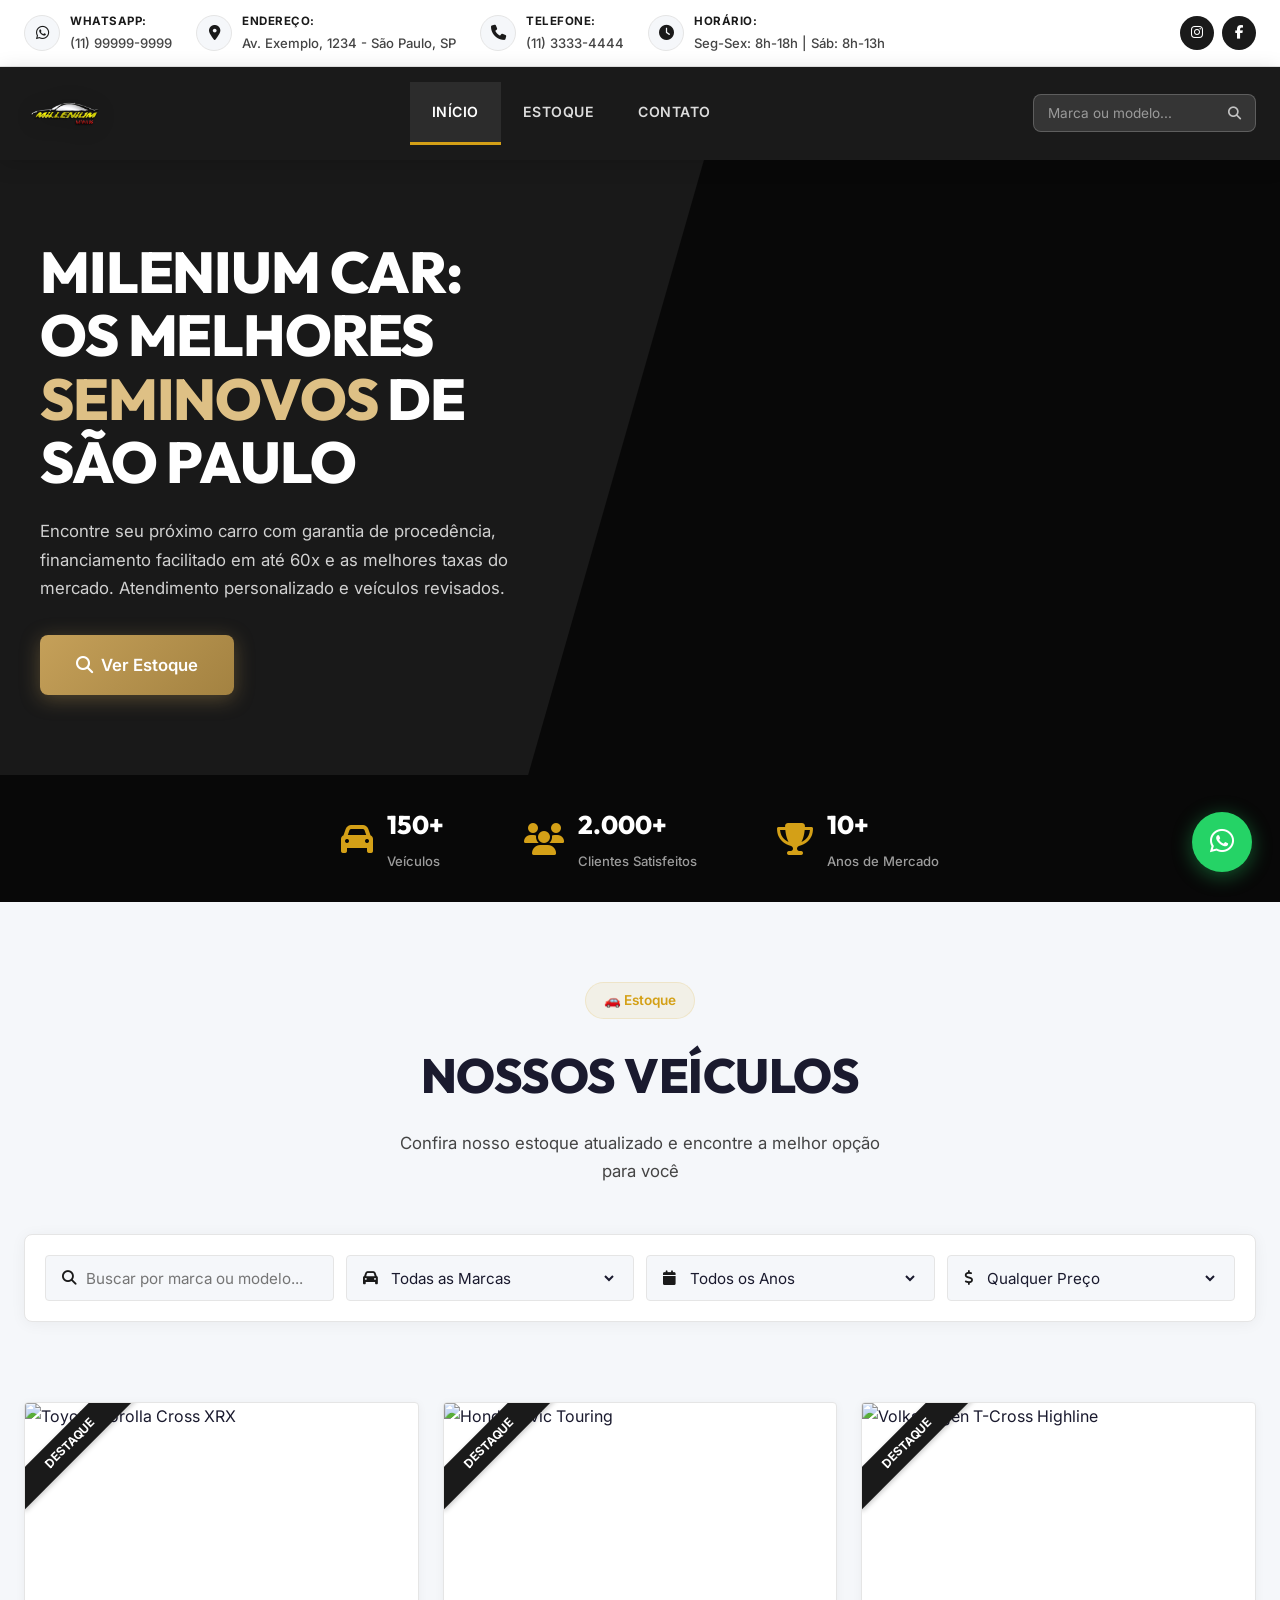
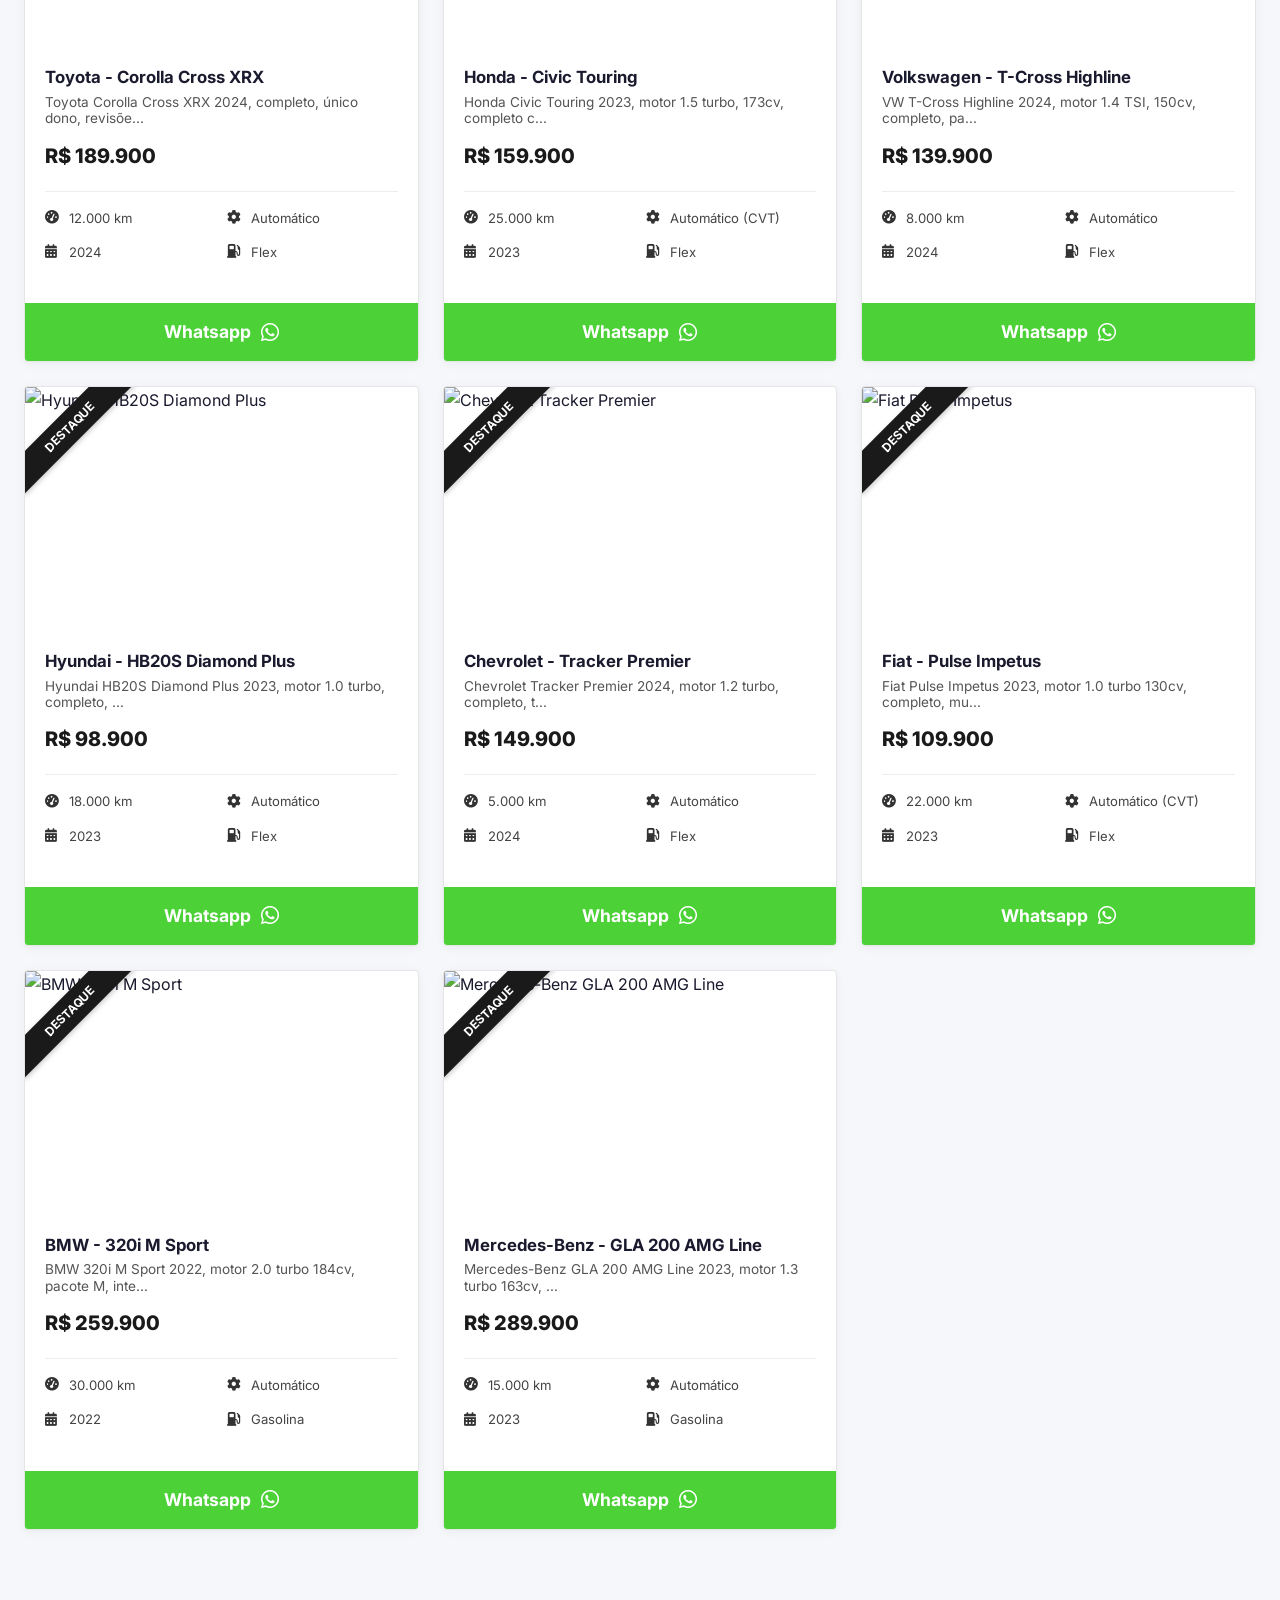
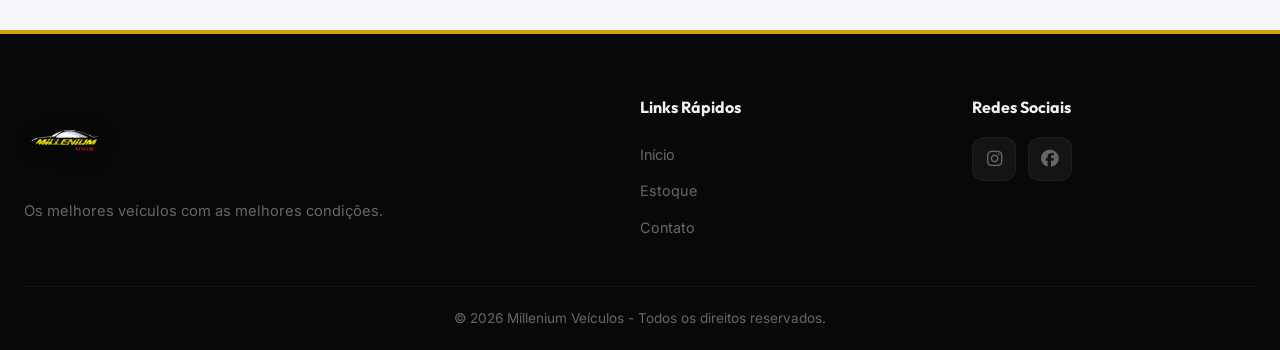
==== index.html @ c60b20ac "Initial commit: Milenium Car website with logo size fix for mobile" ====
<!DOCTYPE html>
<html lang="pt-BR">

<head>
    <meta charset="UTF-8">
    <meta name="viewport" content="width=device-width, initial-scale=1.0, viewport-fit=cover">
    <meta name="robots" content="index, follow">
    <title>Milenium Car | Veículos Seminovos e Novos em São Paulo</title>
    <meta name="description"
        content="Encontre os melhores veículos seminovos e novos na Milenium Car. Financiamento facilitado, garantia de procedência e as melhores taxas do mercado em São Paulo.">
    <meta name="keywords"
        content="Milenium Car, carros seminovos, veículos novos, comprar carro São Paulo, financiamento de veículos, seminovos de qualidade">

    <!-- Canonical URL -->
    <link rel="canonical" href="https://mileniumcar.com.br/">

    <!-- Open Graph / Facebook -->
    <meta property="og:type" content="website">
    <meta property="og:url" content="https://mileniumcar.com.br/">
    <meta property="og:title" content="Milenium Car | Veículos Seminovos e Novos em São Paulo">
    <meta property="og:description"
        content="Os melhores veículos seminovos e novos com as melhores condições. Encontre o carro dos seus sonhos na Milenium Car!">
    <meta property="og:image" content="https://mileniumcar.com.br/imagens/og-image.jpg">

    <!-- Twitter -->
    <meta property="twitter:card" content="summary_large_image">
    <meta property="twitter:url" content="https://mileniumcar.com.br/">
    <meta property="twitter:title" content="Milenium Car | Veículos Seminovos e Novos em São Paulo">
    <meta property="twitter:description"
        content="Os melhores veículos seminovos e novos com as melhores condições. Encontre o carro dos seus sonhos na Milenium Car!">
    <meta property="twitter:image" content="https://mileniumcar.com.br/imagens/og-image.jpg">

    <!-- Favicon -->
    <link rel="shortcut icon" href="favicon.ico" type="image/x-icon">
    <link rel="apple-touch-icon" href="icon-192.png">

    <!-- JSON-LD Structured Data: LocalBusiness / AutoDealer -->
    <script type="application/ld+json">
    {
      "@context": "https://schema.org",
      "@type": "AutoDealer",
      "name": "Milenium Car",
      "image": "https://mileniumcar.com.br/imagens/logo.png",
      "@id": "https://mileniumcar.com.br/#dealer",
      "url": "https://mileniumcar.com.br/",
      "telephone": "(11) 3333-4444",
      "address": {
        "@type": "PostalAddress",
        "streetAddress": "Av. Exemplo, 1234",
        "addressLocality": "São Paulo",
        "addressRegion": "SP",
        "postalCode": "00000-000",
        "addressCountry": "BR"
      },
      "geo": {
        "@type": "GeoCoordinates",
        "latitude": -23.5505,
        "longitude": -46.6333
      },
      "openingHoursSpecification": [
        {
          "@type": "OpeningHoursSpecification",
          "dayOfWeek": ["Monday", "Tuesday", "Wednesday", "Thursday", "Friday"],
          "opens": "08:00",
          "closes": "18:00"
        },
        {
          "@type": "OpeningHoursSpecification",
          "dayOfWeek": "Saturday",
          "opens": "08:00",
          "closes": "13:00"
        }
      ],
      "sameAs": [
        "https://facebook.com/mileniumcar",
        "https://instagram.com/mileniumcar"
      ]
    }
    </script>

    <link rel="preconnect" href="https://fonts.googleapis.com">
    <link rel="preconnect" href="https://fonts.gstatic.com" crossorigin>
    <link
        href="https://fonts.googleapis.com/css2?family=Inter:wght@300;400;500;600;700;800;900&family=Outfit:wght@400;500;600;700;800&display=swap"
        rel="stylesheet">
    <link rel="stylesheet" href="https://cdnjs.cloudflare.com/ajax/libs/font-awesome/6.5.1/css/all.min.css">
    <link rel="stylesheet" href="styles.css">

</head>

<body>
    <!-- Header -->
    <header>
        <!-- Top Contact Bar -->
        <div class="top-bar">
            <div class="container top-bar-inner">
                <div class="top-bar-contacts">
                    <a href="https://wa.me/5511999999999" id="topWhatsappLink" class="top-bar-item" target="_blank">
                        <i class="fab fa-whatsapp"></i>
                        <div>
                            <strong>WHATSAPP:</strong>
                            <span id="topWhatsappDisplay">(11) 99999-9999</span>
                        </div>
                    </a>
                    <a href="#contato" class="top-bar-item">
                        <i class="fas fa-map-marker-alt"></i>
                        <div>
                            <strong>ENDEREÇO:</strong>
                            <span id="topEndereco">Av. Exemplo, 1234 - São Paulo, SP</span>
                        </div>
                    </a>
                    <a href="tel:1133334444" id="topTelefoneLink" class="top-bar-item">
                        <i class="fas fa-phone"></i>
                        <div>
                            <strong>TELEFONE:</strong>
                            <span id="topTelefone">(11) 3333-4444</span>
                        </div>
                    </a>
                    <a href="#" class="top-bar-item">
                        <i class="fas fa-clock"></i>
                        <div>
                            <strong>HORÁRIO:</strong>
                            <span id="topHorario">Seg-Sex: 8h-18h | Sáb: 8h-13h</span>
                        </div>
                    </a>
                </div>
                <div class="top-bar-social">
                    <a href="#" id="socialInstagram" target="_blank" title="Instagram"><i
                            class="fab fa-instagram"></i></a>
                    <a href="#" id="socialFacebook" target="_blank" title="Facebook"><i
                            class="fab fa-facebook-f"></i></a>
                </div>
            </div>
        </div>

        <!-- Navbar -->
        <nav class="navbar" id="navbar">
            <div class="container nav-container">
                <a href="index.html" class="logo">
                    <img src="imagens/logos%20millenium/1.png" alt="Millenium Veículos" class="logo-img" id="logoImg">
                </a>
                <ul class="nav-links" id="navLinks">
                    <li><a href="#inicio" class="active">INÍCIO</a></li>
                    <li><a href="#veiculos">ESTOQUE</a></li>
                    <li><a href="#contato">CONTATO</a></li>
                </ul>
                <div class="nav-search">
                    <input type="text" id="navSearchInput" placeholder="Marca ou modelo...">
                    <button type="button" id="navSearchBtn"><i class="fas fa-search"></i></button>
                </div>
                <button class="mobile-toggle" id="mobileToggle" aria-label="Menu">
                    <span></span><span></span><span></span>
                </button>
            </div>
        </nav>
    </header>

    <!-- Hero Section / Banner Slider -->
    <section class="hero" id="inicio">
        <div class="hero-bg"></div>
        <video class="hero-video" id="heroVideo" autoplay muted loop playsinline style="display: none;"></video>
        <div class="hero-video-yt" id="heroVideoYt" style="display: none;"></div>
        <div class="hero-diagonal"></div>
        <div class="container hero-content">
            <div class="hero-text">
                <h1 id="heroTitle">Encontre o carro dos seus <span class="gradient-text">sonhos</span></h1>
                <p id="heroSubtitle">Veículos seminovos e novos com as melhores condições do mercado. Financiamento
                    facilitado e atendimento personalizado.</p>
                <div class="hero-actions">
                    <a href="#veiculos" class="btn btn-primary btn-lg">
                        <i class="fas fa-search"></i> Ver Estoque
                    </a>
                </div>
            </div>
        </div>
        </div>
    </section>

    <!-- Stats Bar -->
    <section class="stats-bar">
        <div class="container stats-bar-inner">
            <div class="stat-item">
                <i class="fas fa-car"></i>
                <div>
                    <span class="stat-number" id="statVeiculos">150+</span>
                    <span class="stat-label">Veículos</span>
                </div>
            </div>
            <div class="stat-item">
                <i class="fas fa-users"></i>
                <div>
                    <span class="stat-number" id="statClientes">2.000+</span>
                    <span class="stat-label">Clientes Satisfeitos</span>
                </div>
            </div>
            <div class="stat-item">
                <i class="fas fa-trophy"></i>
                <div>
                    <span class="stat-number" id="statAnos">10+</span>
                    <span class="stat-label">Anos de Mercado</span>
                </div>
            </div>
        </div>
    </section>

    <!-- Filters Bar -->
    <section class="filters-section" id="veiculos">
        <div class="container">
            <div class="section-header">
                <span class="section-badge">🚗 Estoque</span>
                <h2>Nossos Veículos</h2>
                <p>Confira nosso estoque atualizado e encontre a melhor opção para você</p>
            </div>
            <div class="filters-bar">
                <div class="filter-group">
                    <label><i class="fas fa-search"></i></label>
                    <input type="text" id="searchInput" placeholder="Buscar por marca ou modelo...">
                </div>
                <div class="filter-group">
                    <label><i class="fas fa-car"></i></label>
                    <select id="filterMarca">
                        <option value="">Todas as Marcas</option>
                    </select>
                </div>
                <div class="filter-group">
                    <label><i class="fas fa-calendar"></i></label>
                    <select id="filterAno">
                        <option value="">Todos os Anos</option>
                    </select>
                </div>
                <div class="filter-group">
                    <label><i class="fas fa-dollar-sign"></i></label>
                    <select id="filterPreco">
                        <option value="">Qualquer Preço</option>
                        <option value="0-50000">Até R$ 50.000</option>
                        <option value="50000-100000">R$ 50.000 - R$ 100.000</option>
                        <option value="100000-150000">R$ 100.000 - R$ 150.000</option>
                        <option value="150000-999999">Acima de R$ 150.000</option>
                    </select>
                </div>
            </div>
        </div>
    </section>

    <!-- Vehicles Grid -->
    <section class="vehicles-section">
        <div class="container">
            <div class="vehicles-grid" id="vehiclesGrid">
                <!-- Vehicles will be loaded dynamically -->
            </div>
            <div class="no-results" id="noResults" style="display:none;">
                <i class="fas fa-car-crash"></i>
                <h3>Nenhum veículo encontrado</h3>
                <p>Tente ajustar os filtros de busca.</p>
            </div>
        </div>
    </section>




    <!-- Footer -->
    <footer class="footer">
        <div class="container">
            <div class="footer-content">
                <div class="footer-brand">
                    <a href="index.html" class="logo">
                        <img src="imagens/logos%20millenium/1.png" alt="Millenium Veículos" class="logo-img">
                    </a>
                    <p id="footerText">Os melhores veículos com as melhores condições.</p>
                </div>
                <div class="footer-links">
                    <h4>Links Rápidos</h4>
                    <a href="#inicio">Início</a>
                    <a href="#veiculos">Estoque</a>
                    <a href="#contato">Contato</a>
                </div>
                <div class="footer-social">
                    <h4>Redes Sociais</h4>
                    <div class="social-icons">
                        <a href="#" id="footerInstagram" target="_blank"><i class="fab fa-instagram"></i></a>
                        <a href="#" id="footerFacebook" target="_blank"><i class="fab fa-facebook"></i></a>
                    </div>
                </div>
            </div>
            <div class="footer-bottom">
                <p>&copy; 2026 Millenium Veículos - Todos os direitos reservados.</p>
            </div>
        </div>
    </footer>

    <!-- Vehicle Detail Modal -->
    <div class="modal-overlay" id="vehicleModal">
        <div class="modal">
            <button class="modal-close" id="modalClose"><i class="fas fa-times"></i></button>
            <div class="modal-body">
                <div class="modal-gallery">
                    <img src="" alt="" id="modalImage">
                    <button class="modal-gallery-arrow modal-gallery-prev" id="modalGalleryPrev" style="display: none;">
                        <i class="fas fa-chevron-left"></i>
                    </button>
                    <button class="modal-gallery-arrow modal-gallery-next" id="modalGalleryNext" style="display: none;">
                        <i class="fas fa-chevron-right"></i>
                    </button>
                    <div class="modal-gallery-counter" id="modalGalleryCounter" style="display: none;">1 / 1</div>
                    <div class="modal-thumbnails" id="modalThumbnails"></div>
                    <div id="modalVideoContainer" style="display: none; margin-top: 12px;"></div>
                </div>
                <div class="modal-info">
                    <span class="modal-badge" id="modalBadge">Seminovo</span>
                    <h2 id="modalTitle"></h2>
                    <div class="modal-price" id="modalPrice"></div>
                    <div class="modal-specs">
                        <div class="spec"><i class="fas fa-calendar"></i><span id="modalAno"></span></div>
                        <div class="spec"><i class="fas fa-road"></i><span id="modalKm"></span></div>
                        <div class="spec"><i class="fas fa-gas-pump"></i><span id="modalCombustivel"></span></div>
                        <div class="spec"><i class="fas fa-cog"></i><span id="modalCambio"></span></div>
                        <div class="spec"><i class="fas fa-palette"></i><span id="modalCor"></span></div>
                    </div>
                    <p class="modal-description" id="modalDescricao"></p>
                    <a href="" class="btn btn-primary btn-lg btn-block" id="modalWhatsapp" target="_blank">
                        <i class="fab fa-whatsapp"></i> Tenho Interesse
                    </a>
                </div>
            </div>
        </div>
    </div>

    <!-- WhatsApp Float -->
    <a href="https://wa.me/5511999999999" class="whatsapp-float" id="whatsappFloat" target="_blank"
        title="Fale conosco pelo WhatsApp">
        <i class="fab fa-whatsapp"></i>
    </a>

    <script src="data.js"></script>
    <script src="app.js"></script>
</body>

</html>
---- styles.css ----
/* ============================================
   MILLENIUM VEÍCULOS - Main Stylesheet
   Premium Dark/Gold/Red Theme (Logo-based)
   ============================================ */

/* CSS Variables / Design Tokens */
:root {
    --primary: #111111;
    --primary-dark: #080808;
    --primary-light: #1f1f1f;
    --accent: #c5a059;
    /* More sophisticated champagne gold */
    --accent-dark: #a38241;
    --accent-light: #dec085;
    --accent-red: #8b0000;
    /* Deeper, more serious red */
    --accent-red-dark: #600000;
    --accent-red-light: #a82424;
    --bg-dark: #080808;
    --bg-card: #151515;
    --bg-card-hover: #1c1c1c;
    --bg-surface: #0f0f0f;
    --bg-light: #f4f4f4;
    --bg-white: #ffffff;
    --text-primary: #f0f0f0;
    --text-dark: #121212;
    --text-secondary: #8a8a8a;
    --text-muted: #666666;
    --text-dark-secondary: #444444;
    --border: rgba(255, 255, 255, 0.05);
    --border-hover: rgba(255, 255, 255, 0.1);
    --border-light: #e5e5e5;
    --glass: rgba(15, 15, 15, 0.95);
    --glass-border: rgba(197, 160, 89, 0.2);
    --shadow: 0 4px 20px rgba(0, 0, 0, 0.2);
    --shadow-lg: 0 10px 40px rgba(0, 0, 0, 0.3);
    --shadow-light: 0 2px 15px rgba(0, 0, 0, 0.05);
    --radius: 4px;
    /* Sharper, more serious edges */
    --radius-lg: 8px;
    --radius-xl: 12px;
    --transition: all 0.3s cubic-bezier(0.2, 0, 0, 1);
    --accent-gradient: linear-gradient(135deg, #c5a059, #a38241);
    --transition-slow: all 0.5s cubic-bezier(0.2, 0, 0, 1);
    --font-primary: 'Inter', -apple-system, BlinkMacSystemFont, sans-serif;
    --font-display: 'Outfit', sans-serif;
}

/* Reset & Base */
*,
*::before,
*::after {
    margin: 0;
    padding: 0;
    box-sizing: border-box;
}

html {
    scroll-behavior: smooth;
    scroll-padding-top: 140px;
    /* Safe areas for iPhone notch/Dynamic Island */
    padding: env(safe-area-inset-top) env(safe-area-inset-right) env(safe-area-inset-bottom) env(safe-area-inset-left);
}

body {
    font-family: var(--font-primary);
    background: var(--bg-light);
    color: var(--text-dark);
    line-height: 1.7;
    overflow-x: hidden;
    -webkit-font-smoothing: antialiased;
    background-attachment: fixed;
    background-size: cover;
    background-position: center;
    transition: background-image 0.5s ease-in-out;
}

body.has-custom-bg::before {
    content: '';
    position: fixed;
    top: 0;
    left: 0;
    width: 100%;
    height: 100%;
    background: rgba(0, 0, 0, 0.45);
    /* Elegant dark overlay */
    z-index: -1;
    pointer-events: none;
}

img {
    max-width: 100%;
    height: auto;
    display: block;
}

a {
    text-decoration: none;
    color: inherit;
    transition: var(--transition);
}

.container {
    max-width: 1320px;
    margin: 0 auto;
    padding: 0 24px;
}

/* ============================================
   TOP BAR  (White bar with contacts)
   ============================================ */
.top-bar {
    background: var(--bg-white);
    border-bottom: 1px solid var(--border-light);
    padding: 12px 0;
}

.top-bar-inner {
    display: flex;
    align-items: center;
    justify-content: space-between;
}

.top-bar-contacts {
    display: flex;
    gap: 24px;
    flex-wrap: wrap;
}

.top-bar-item {
    display: flex;
    align-items: center;
    gap: 10px;
    color: var(--text-dark);
    font-size: 0.82rem;
    transition: var(--transition);
}

.top-bar-item:hover {
    color: var(--primary);
}

.top-bar-item i {
    width: 36px;
    height: 36px;
    display: flex;
    align-items: center;
    justify-content: center;
    background: var(--bg-light);
    border: 1px solid var(--border-light);
    border-radius: 50%;
    font-size: 0.95rem;
    color: var(--primary);
}

.top-bar-item strong {
    display: block;
    font-size: 0.72rem;
    text-transform: uppercase;
    letter-spacing: 0.5px;
    color: var(--primary);
}

.top-bar-item span {
    font-weight: 500;
    color: var(--text-dark-secondary);
}

.top-bar-social {
    display: flex;
    gap: 8px;
}

.top-bar-social a {
    width: 34px;
    height: 34px;
    display: flex;
    align-items: center;
    justify-content: center;
    background: var(--primary);
    color: white;
    border-radius: 50%;
    font-size: 0.85rem;
    transition: var(--transition);
}

.top-bar-social a:hover {
    background: var(--accent);
    transform: translateY(-2px);
}

/* ============================================
   NAVBAR (Dark blue bar)
   ============================================ */
.navbar {
    position: sticky;
    top: 0;
    z-index: 1000;
    padding: 0;
    background: var(--primary);
    box-shadow: 0 4px 20px rgba(0, 0, 0, 0.15);
}

.nav-container {
    display: flex;
    align-items: center;
    justify-content: space-between;
    gap: 16px;
}

.logo {
    display: flex;
    align-items: center;
    gap: 10px;
    font-family: var(--font-display);
    font-size: 1.5rem;
    font-weight: 800;
    color: white;
    padding: 4px 0;
    white-space: nowrap;
    flex-shrink: 0;
}

.logo img,
.logo .logo-img {
    display: block;
    max-height: 85px;
    height: auto;
    width: auto;
    max-width: 300px;
    object-fit: contain;
    transition: var(--transition);
    filter: drop-shadow(0 2px 10px rgba(0, 0, 0, 0.2));
    background-color: transparent;
}

/* Fallback for when image fails on iOS */
.logo-img[src=""],
.logo-img:not([src]) {
    min-width: 120px;
    height: 40px;
    position: relative;
}

.logo i {
    font-size: 1.6rem;
    color: var(--accent);
}

.logo .accent {
    color: var(--accent);
    -webkit-text-fill-color: unset;
    background: unset;
    -webkit-background-clip: unset;
    background-clip: unset;
}

.nav-links {
    display: flex;
    list-style: none;
    gap: 0;
}

.nav-links a {
    display: block;
    padding: 18px 22px;
    font-weight: 600;
    font-size: 0.88rem;
    color: rgba(255, 255, 255, 0.85);
    text-transform: uppercase;
    letter-spacing: 0.5px;
    transition: var(--transition);
    border-bottom: 3px solid transparent;
}

.nav-links a:hover,
.nav-links a.active {
    color: white;
    background: rgba(255, 255, 255, 0.08);
    border-bottom-color: var(--accent);
}

.admin-nav-link {
    color: var(--accent) !important;
    opacity: 0.8;
}

.admin-nav-link:hover {
    opacity: 1;
    background: rgba(197, 160, 89, 0.1) !important;
}

.nav-search {
    display: flex;
    align-items: center;
    background: rgba(255, 255, 255, 0.12);
    border: 1px solid rgba(255, 255, 255, 0.2);
    border-radius: 8px;
    overflow: hidden;
    transition: var(--transition);
}

.nav-search:focus-within {
    background: rgba(255, 255, 255, 0.18);
    border-color: rgba(255, 255, 255, 0.35);
}

.nav-search input {
    background: transparent;
    border: none;
    outline: none;
    padding: 10px 14px;
    color: white;
    font-family: var(--font-primary);
    font-size: 0.85rem;
    width: 180px;
}

.nav-search input::placeholder {
    color: rgba(255, 255, 255, 0.5);
}

.nav-search button {
    background: transparent;
    border: none;
    color: rgba(255, 255, 255, 0.7);
    padding: 10px 14px;
    cursor: pointer;
    transition: var(--transition);
}

.nav-search button:hover {
    color: white;
}

.btn-admin {
    display: flex;
    align-items: center;
    justify-content: center;
    width: 38px;
    height: 38px;
    border-radius: 8px;
    font-size: 0.9rem;
    color: rgba(255, 255, 255, 0.6);
    border: 1px solid rgba(255, 255, 255, 0.15);
    transition: var(--transition);
}

.btn-admin:hover {
    background: rgba(255, 255, 255, 0.1);
    color: white;
    border-color: rgba(255, 255, 255, 0.3);
}

.mobile-toggle {
    display: none;
    flex-direction: column;
    gap: 5px;
    background: none;
    border: none;
    cursor: pointer;
    padding: 4px;
}

.mobile-toggle span {
    width: 26px;
    height: 2px;
    background: white;
    border-radius: 2px;
    transition: var(--transition);
}

/* ============================================
   BUTTONS
   ============================================ */
.btn {
    display: inline-flex;
    align-items: center;
    justify-content: center;
    gap: 8px;
    padding: 12px 28px;
    border-radius: var(--radius);
    font-family: var(--font-primary);
    font-weight: 600;
    font-size: 0.95rem;
    cursor: pointer;
    border: none;
    transition: var(--transition);
    white-space: nowrap;
}

.btn-primary {
    background: var(--accent-gradient);
    color: #fff;
    box-shadow: 0 4px 20px rgba(197, 160, 89, 0.35);
}

.btn-primary:hover {
    transform: translateY(-2px);
    box-shadow: 0 8px 30px rgba(197, 160, 89, 0.5);
}

.btn-whatsapp {
    background: #25d366;
    color: white;
    box-shadow: 0 4px 20px rgba(37, 211, 102, 0.3);
}

.btn-whatsapp:hover {
    background: #1eba58;
    transform: translateY(-2px);
    box-shadow: 0 8px 30px rgba(37, 211, 102, 0.45);
}

.btn-outline {
    background: transparent;
    color: var(--primary);
    border: 2px solid var(--primary);
}

.btn-outline:hover {
    background: var(--primary);
    color: white;
    transform: translateY(-2px);
}

.btn-lg {
    padding: 16px 36px;
    font-size: 1.05rem;
    border-radius: var(--radius-lg);
}

.btn-sm {
    padding: 8px 18px;
    font-size: 0.85rem;
}

.btn-block {
    width: 100%;
}

.btn-danger {
    background: #dc2626;
    color: white;
}

.btn-danger:hover {
    background: #b91c1c;
}

/* ============================================
   HERO SECTION (Diagonal + Car Image)
   ============================================ */
.hero {
    position: relative;
    min-height: 540px;
    display: flex;
    align-items: center;
    overflow: hidden;
    background: var(--bg-dark);
}

.hero-bg {
    position: absolute;
    inset: 0;
    background: url('https://images.unsplash.com/photo-1492144534655-ae79c964c9d7?w=1920&h=1080&fit=crop') center/cover no-repeat;
}

.hero-video {
    position: absolute;
    inset: 0;
    width: 100%;
    height: 100%;
    object-fit: cover;
    z-index: 0;
}

.hero-video-yt {
    position: absolute;
    inset: 0;
    z-index: 0;
    overflow: hidden;
}

.hero-video-yt iframe {
    position: absolute;
    top: 50%;
    left: 50%;
    width: 200%;
    height: 200%;
    transform: translate(-50%, -50%);
    pointer-events: none;
}

.hero-diagonal {
    position: absolute;
    top: 0;
    left: 0;
    width: 55%;
    height: 100%;
    background: var(--primary);
    opacity: 0.93;
    clip-path: polygon(0 0, 100% 0, 75% 100%, 0% 100%);
    z-index: 1;
}

.hero-content {
    position: relative;
    z-index: 2;
    padding: 80px 0;
    display: flex;
    align-items: center;
    justify-content: flex-start;
    max-width: none;
    margin-left: 0;
    padding-left: 40px;
    padding-right: 0;
}

.hero-text {
    max-width: 480px;
    text-align: left;
}

.hero h1 {
    font-family: var(--font-display);
    font-size: clamp(2.2rem, 4.5vw, 3.8rem);
    font-weight: 800;
    line-height: 1.1;
    letter-spacing: -0.02em;
    margin-bottom: 24px;
    color: white;
    text-transform: uppercase;
    animation: fadeInUp 1s ease both;
}

.gradient-text {
    color: var(--accent-light);
    -webkit-text-fill-color: unset;
    background: unset;
    -webkit-background-clip: unset;
    background-clip: unset;
}

.hero p {
    font-size: 1.05rem;
    color: rgba(255, 255, 255, 0.8);
    margin-bottom: 32px;
    line-height: 1.7;
    animation: fadeInUp 0.8s ease 0.4s both;
}

.hero-actions {
    display: flex;
    gap: 14px;
    flex-wrap: wrap;
    justify-content: flex-start;
    animation: fadeInUp 0.8s ease 0.6s both;
}



/* ============================================
   STATS BAR
   ============================================ */
.stats-bar {
    background: var(--primary-dark);
    padding: 28px 0;
}

.stats-bar-inner {
    display: flex;
    justify-content: center;
    gap: 80px;
    flex-wrap: wrap;
}

.stat-item {
    display: flex;
    align-items: center;
    gap: 14px;
    color: white;
}

.stat-item>i {
    font-size: 2rem;
    color: var(--accent);
}

.stat-item .stat-number {
    display: block;
    font-family: var(--font-display);
    font-size: 1.6rem;
    font-weight: 800;
    color: white;
    -webkit-text-fill-color: unset;
    background: unset;
    -webkit-background-clip: unset;
    background-clip: unset;
}

.stat-item .stat-label {
    font-size: 0.82rem;
    color: rgba(255, 255, 255, 0.6);
    font-weight: 500;
}

/* ============================================
   SECTION STYLES
   ============================================ */
.section-header {
    text-align: center;
    margin-bottom: 48px;
}

.section-badge {
    display: inline-block;
    padding: 6px 18px;
    background: rgba(212, 160, 23, 0.08);
    border: 1px solid rgba(212, 160, 23, 0.15);
    border-radius: 100px;
    font-size: 0.85rem;
    font-weight: 600;
    color: var(--accent);
    margin-bottom: 16px;
}

.section-header h2 {
    font-family: var(--font-display);
    font-size: clamp(2.2rem, 4vw, 3rem);
    font-weight: 800;
    text-transform: uppercase;
    letter-spacing: -0.01em;
    margin-bottom: 12px;
    color: var(--text-dark);
}

.section-header p {
    color: var(--text-dark-secondary);
    font-size: 1.05rem;
    max-width: 500px;
    margin: 0 auto;
}

/* ============================================
   FILTERS
   ============================================ */
.filters-section {
    padding: 80px 0 40px;
    background: var(--bg-light);
}

.filters-bar {
    display: flex;
    gap: 12px;
    flex-wrap: wrap;
    padding: 20px;
    background: var(--bg-white);
    border-radius: var(--radius-lg);
    border: 1px solid var(--border-light);
    box-shadow: var(--shadow-light);
}

.filter-group {
    flex: 1;
    min-width: 200px;
    display: flex;
    align-items: center;
    gap: 10px;
    padding: 10px 16px;
    background: var(--bg-light);
    border-radius: var(--radius);
    border: 1px solid var(--border-light);
    transition: var(--transition);
}

.filter-group:focus-within {
    border-color: var(--accent);
    background: rgba(197, 160, 89, 0.04);
}

.filter-group label {
    color: var(--primary);
    font-size: 0.9rem;
}

.filter-group input,
.filter-group select {
    flex: 1;
    background: transparent;
    border: none;
    outline: none;
    color: var(--text-dark);
    font-family: var(--font-primary);
    font-size: 0.95rem;
}

.filter-group select option {
    background: var(--bg-white);
    color: var(--text-dark);
}

/* ============================================
   VEHICLES GRID
   ============================================ */
.vehicles-section {
    padding: 40px 0 100px;
    background: var(--bg-light);
}

.vehicles-grid {
    display: grid;
    grid-template-columns: repeat(auto-fill, minmax(340px, 1fr));
    gap: 24px;
}

.vehicle-card {
    background: var(--bg-white);
    border: 1px solid var(--border-light);
    border-radius: 4px;
    overflow: hidden;
    transition: var(--transition);
    cursor: pointer;
    box-shadow: 0 2px 10px rgba(0, 0, 0, 0.05);
    display: flex;
    flex-direction: column;
}

.vehicle-card:hover {
    transform: translateY(-4px);
    box-shadow: 0 8px 25px rgba(0, 0, 0, 0.1);
}

.vehicle-card-image {
    position: relative;
    width: 100%;
    height: 240px;
    overflow: hidden;
}

.vehicle-card-image img {
    width: 100%;
    height: 100%;
    object-fit: cover;
}

/* Pill Badge */
.vehicle-card-badge {
    display: inline-block;
    padding: 4px 12px;
    background: rgba(26, 58, 107, 0.1);
    color: var(--primary);
    font-size: 0.72rem;
    font-weight: 700;
    border-radius: 100px;
    text-transform: uppercase;
}

/* Selo DESTAQUE Diagonal */
.vehicle-ribbon {
    position: absolute;
    top: 0;
    left: 0;
    width: 120px;
    height: 120px;
    background: transparent;
    overflow: hidden;
    z-index: 2;
    pointer-events: none;
}

.vehicle-ribbon::before {
    content: "DESTAQUE";
    position: absolute;
    top: 25px;
    left: -35px;
    width: 160px;
    background: #1a1a1a;
    color: white;
    font-size: 0.75rem;
    font-weight: 700;
    text-align: center;
    padding: 5px 0;
    transform: rotate(-45deg);
    box-shadow: 0 2px 5px rgba(0, 0, 0, 0.2);
}

/* Video Badge on Card */
.vehicle-video-badge {
    position: absolute;
    top: 12px;
    right: 12px;
    z-index: 3;
    width: 42px;
    height: 42px;
    display: flex;
    align-items: center;
    justify-content: center;
    background: rgba(0, 0, 0, 0.6);
    backdrop-filter: blur(4px);
    border-radius: 50%;
    color: white;
    font-size: 1.2rem;
    transition: var(--transition);
    pointer-events: none;
}

.vehicle-card:hover .vehicle-video-badge {
    background: var(--accent);
    transform: scale(1.1);
}

/* Image Count Badge on Card */
.vehicle-images-count {
    position: absolute;
    bottom: 12px;
    right: 12px;
    z-index: 3;
    display: flex;
    align-items: center;
    gap: 5px;
    padding: 4px 10px;
    /* removed background floating circles for a more serious look */
    backdrop-filter: blur(4px);
    border-radius: 20px;
    color: white;
    font-size: 0.78rem;
    font-weight: 600;
    pointer-events: none;
}

/* Modal Gallery Navigation */
.modal-gallery-arrow {
    position: absolute;
    top: 50%;
    transform: translateY(-50%);
    z-index: 5;
    width: 40px;
    height: 40px;
    display: flex;
    align-items: center;
    justify-content: center;
    background: rgba(0, 0, 0, 0.5);
    backdrop-filter: blur(4px);
    border: none;
    border-radius: 50%;
    color: white;
    font-size: 1rem;
    cursor: pointer;
    transition: var(--transition);
}

.modal-gallery-arrow:hover {
    background: var(--accent);
    transform: translateY(-50%) scale(1.1);
}

.modal-gallery-prev {
    left: 12px;
}

.modal-gallery-next {
    right: 12px;
}

.modal-gallery-counter {
    position: absolute;
    bottom: 12px;
    left: 50%;
    transform: translateX(-50%);
    z-index: 5;
    padding: 4px 14px;
    background: rgba(0, 0, 0, 0.6);
    backdrop-filter: blur(4px);
    border-radius: 20px;
    color: white;
    font-size: 0.8rem;
    font-weight: 600;
}

.modal-thumbnails {
    display: flex;
    gap: 6px;
    padding: 10px 12px;
    overflow-x: auto;
    background: rgba(0, 0, 0, 0.03);
    scrollbar-width: thin;
}

.modal-thumb {
    width: 60px;
    height: 45px;
    object-fit: cover;
    border-radius: 6px;
    cursor: pointer;
    border: 2px solid transparent;
    opacity: 0.6;
    transition: var(--transition);
    flex-shrink: 0;
}

.modal-thumb:hover {
    opacity: 0.85;
}

.modal-thumb.active {
    border-color: var(--accent);
    opacity: 1;
}

.vehicle-card-body {
    padding: 20px;
    flex-grow: 1;
}

.vehicle-card-title {
    font-family: var(--font-primary);
    font-size: 1.05rem;
    font-weight: 700;
    color: var(--text-dark);
    margin-bottom: 2px;
}

.vehicle-card-subtitle {
    font-size: 0.85rem;
    color: #555;
    margin-bottom: 12px;
    line-height: 1.2;
}

.vehicle-card-price {
    font-family: var(--font-primary);
    font-size: 1.25rem;
    font-weight: 800;
    color: var(--primary);
    margin-bottom: 18px;
    display: block;
}

.vehicle-card-specs {
    display: grid;
    grid-template-columns: 1fr 1fr;
    gap: 12px;
    padding-top: 15px;
    border-top: 1px solid #eee;
    margin-bottom: 20px;
}

.vehicle-card-specs span {
    display: flex;
    align-items: center;
    gap: 8px;
    font-size: 0.82rem;
    color: #444;
}

.vehicle-card-specs i {
    width: 16px;
    color: #333;
    font-size: 0.85rem;
}

.vehicle-card-whatsapp {
    background: #4cd137;
    color: white;
    display: flex;
    align-items: center;
    justify-content: center;
    gap: 10px;
    padding: 14px;
    font-weight: 700;
    font-size: 1.1rem;
    width: 100%;
    border: none;
    transition: var(--transition);
}

.vehicle-card-whatsapp:hover {
    background: #44bd32;
}

.vehicle-card-whatsapp i {
    font-size: 1.3rem;
}

.no-results {
    text-align: center;
    padding: 80px 20px;
    color: var(--text-muted);
}

.no-results i {
    font-size: 4rem;
    margin-bottom: 20px;
    opacity: 0.3;
}

.no-results h3 {
    font-size: 1.4rem;
    margin-bottom: 8px;
    color: var(--text-dark-secondary);
}

/* ============================================
   ABOUT SECTION
   ============================================ */
.about-section {
    padding: 100px 0;
    background: var(--bg-white);
}

.about-grid {
    display: grid;
    grid-template-columns: 1fr 1fr;
    gap: 60px;
    align-items: center;
}

.about-content .section-badge {
    display: inline-block;
    margin-bottom: 16px;
}

.about-content h2 {
    font-family: var(--font-display);
    font-size: clamp(2rem, 4vw, 2.8rem);
    font-weight: 800;
    margin-bottom: 20px;
    line-height: 1.2;
    color: var(--text-dark);
}

.about-content>p {
    color: var(--text-dark-secondary);
    font-size: 1.05rem;
    margin-bottom: 36px;
    line-height: 1.8;
}

.about-features {
    display: flex;
    flex-direction: column;
    gap: 24px;
}

.feature {
    display: flex;
    gap: 16px;
    align-items: flex-start;
}

.feature-icon {
    width: 52px;
    height: 52px;
    min-width: 52px;
    display: flex;
    align-items: center;
    justify-content: center;
    background: rgba(26, 26, 26, 0.08);
    border: 1px solid rgba(26, 26, 26, 0.15);
    border-radius: 14px;
    color: var(--primary);
    font-size: 1.2rem;
}

.feature h4 {
    font-size: 1rem;
    font-weight: 700;
    margin-bottom: 4px;
    color: var(--text-dark);
}

.feature p {
    font-size: 0.88rem;
    color: var(--text-muted);
}

.about-image {
    position: relative;
}

.about-image img {
    border-radius: var(--radius-xl);
    width: 100%;
    height: 480px;
    object-fit: cover;
    box-shadow: var(--shadow-light);
}

.about-image-badge {
    position: absolute;
    bottom: -20px;
    right: -20px;
    background: var(--blue-gradient);
    color: white;
    padding: 24px;
    border-radius: var(--radius-lg);
    text-align: center;
    box-shadow: var(--shadow-lg);
}

.about-image-badge .big {
    display: block;
    font-family: var(--font-display);
    font-size: 2.4rem;
    font-weight: 900;
    line-height: 1;
}

.about-image-badge span:last-child {
    font-size: 0.8rem;
    font-weight: 600;
    letter-spacing: 0.5px;
}

/* ============================================
   CONTACT SECTION
   ============================================ */
.contact-section {
    padding: 100px 0;
    background: var(--bg-light);
}

.contact-grid {
    display: grid;
    grid-template-columns: repeat(auto-fit, minmax(250px, 1fr));
    gap: 24px;
}

.contact-card {
    background: var(--bg-white);
    border: 1px solid var(--border-light);
    border-radius: var(--radius-lg);
    padding: 32px 24px;
    text-align: center;
    transition: var(--transition);
}

.contact-card:hover {
    border-color: var(--primary);
    transform: translateY(-4px);
    box-shadow: 0 8px 30px rgba(26, 58, 107, 0.12);
}

.contact-icon {
    width: 64px;
    height: 64px;
    margin: 0 auto 20px;
    display: flex;
    align-items: center;
    justify-content: center;
    background: rgba(26, 58, 107, 0.08);
    border: 1px solid rgba(26, 58, 107, 0.15);
    border-radius: 18px;
    font-size: 1.6rem;
    color: var(--primary);
}

.contact-card h3 {
    font-family: var(--font-display);
    font-size: 1.15rem;
    font-weight: 700;
    margin-bottom: 8px;
    color: var(--text-dark);
}

.contact-card>p {
    color: var(--text-dark-secondary);
    font-size: 0.92rem;
    margin-bottom: 20px;
}

.contact-card .btn {
    width: 100%;
}

/* ============================================
   FOOTER
   ============================================ */
.footer {
    padding: 60px 0 0;
    background: var(--bg-dark);
    color: var(--text-primary);
    border-top: 4px solid var(--accent);
}

.footer-content {
    display: grid;
    grid-template-columns: 2fr 1fr 1fr;
    gap: 48px;
    padding-bottom: 40px;
}

.footer .logo {
    color: white;
}

.footer-brand p {
    color: var(--text-muted);
    margin-top: 12px;
    font-size: 0.92rem;
}

.footer-links h4,
.footer-social h4 {
    font-family: var(--font-display);
    font-size: 1rem;
    font-weight: 700;
    margin-bottom: 16px;
    color: var(--text-primary);
}

.footer-links a {
    display: block;
    padding: 6px 0;
    color: var(--text-muted);
    font-size: 0.9rem;
    transition: var(--transition);
}

.footer-links a:hover {
    color: var(--accent);
    padding-left: 8px;
}

.social-icons {
    display: flex;
    gap: 12px;
}

.social-icons a {
    width: 44px;
    height: 44px;
    display: flex;
    align-items: center;
    justify-content: center;
    background: rgba(255, 255, 255, 0.05);
    border: 1px solid var(--border);
    border-radius: 12px;
    color: var(--text-muted);
    font-size: 1.1rem;
    transition: var(--transition);
}

.social-icons a:hover {
    background: var(--accent);
    border-color: var(--accent);
    color: white;
    transform: translateY(-3px);
}

.footer-bottom {
    border-top: 1px solid var(--border);
    padding: 20px 0;
    text-align: center;
    color: var(--text-muted);
    font-size: 0.85rem;
}

/* ============================================
   MODAL
   ============================================ */
.modal-overlay {
    position: fixed;
    inset: 0;
    z-index: 2000;
    background: rgba(0, 0, 0, 0.7);
    backdrop-filter: blur(8px);
    display: flex;
    align-items: center;
    justify-content: center;
    opacity: 0;
    visibility: hidden;
    transition: var(--transition);
    padding: 20px;
}

.modal-overlay.active {
    opacity: 1;
    visibility: visible;
}

.modal {
    background: var(--bg-white);
    border: 1px solid var(--border-light);
    border-radius: var(--radius-xl);
    max-width: 900px;
    width: 100%;
    max-height: 90vh;
    overflow-y: auto;
    transform: scale(0.9) translateY(20px);
    transition: var(--transition);
    position: relative;
}

.modal-overlay.active .modal {
    transform: scale(1) translateY(0);
}

.modal-close {
    position: absolute;
    top: 16px;
    right: 16px;
    z-index: 10;
    width: 40px;
    height: 40px;
    display: flex;
    align-items: center;
    justify-content: center;
    background: rgba(0, 0, 0, 0.5);
    border: none;
    border-radius: 50%;
    color: white;
    font-size: 1.1rem;
    cursor: pointer;
    transition: var(--transition);
}

.modal-close:hover {
    background: var(--accent);
}

.modal-body {
    display: grid;
    grid-template-columns: 1fr 1fr;
}

.modal-gallery {
    position: relative;
}

.modal-gallery img {
    width: 100%;
    height: 100%;
    min-height: 400px;
    object-fit: cover;
    border-radius: var(--radius-xl) 0 0 var(--radius-xl);
}

.modal-info {
    padding: 36px;
}

.modal-badge {
    display: inline-block;
    padding: 4px 14px;
    background: rgba(230, 57, 70, 0.12);
    color: var(--accent);
    font-size: 0.8rem;
    font-weight: 700;
    border-radius: 8px;
    text-transform: uppercase;
    margin-bottom: 12px;
}

.modal-info h2 {
    font-family: var(--font-display);
    font-size: 1.6rem;
    font-weight: 800;
    margin-bottom: 8px;
    color: var(--text-dark);
}

.modal-price {
    font-family: var(--font-display);
    font-size: 1.8rem;
    font-weight: 800;
    color: var(--accent);
    margin-bottom: 20px;
}

.modal-specs {
    display: flex;
    flex-wrap: wrap;
    gap: 12px;
    margin-bottom: 20px;
}

.modal-specs .spec {
    display: flex;
    align-items: center;
    gap: 6px;
    padding: 6px 14px;
    background: var(--bg-light);
    border: 1px solid var(--border-light);
    border-radius: 10px;
    font-size: 0.82rem;
    color: var(--text-dark-secondary);
}

.modal-specs .spec i {
    color: var(--primary);
}

.modal-description {
    color: var(--text-dark-secondary);
    font-size: 0.92rem;
    line-height: 1.7;
    margin-bottom: 28px;
}

/* ============================================
   WHATSAPP FLOAT
   ============================================ */
.whatsapp-float {
    position: fixed;
    bottom: 28px;
    right: 28px;
    z-index: 999;
    width: 60px;
    height: 60px;
    display: flex;
    align-items: center;
    justify-content: center;
    background: #25d366;
    color: white;
    font-size: 1.7rem;
    border-radius: 50%;
    box-shadow: 0 4px 20px rgba(37, 211, 102, 0.4);
    animation: pulse 2s infinite;
    transition: var(--transition);
}

.whatsapp-float:hover {
    transform: scale(1.1);
    box-shadow: 0 6px 30px rgba(37, 211, 102, 0.6);
}

/* ============================================
   ANIMATIONS
   ============================================ */
@keyframes fadeInUp {
    from {
        opacity: 0;
        transform: translateY(30px);
    }

    to {
        opacity: 1;
        transform: translateY(0);
    }
}

@keyframes fadeInDown {
    from {
        opacity: 0;
        transform: translateY(-20px);
    }

    to {
        opacity: 1;
        transform: translateY(0);
    }
}

@keyframes bounce {

    0%,
    20%,
    50%,
    80%,
    100% {
        transform: translateX(-50%) translateY(0);
    }

    40% {
        transform: translateX(-50%) translateY(-10px);
    }

    60% {
        transform: translateX(-50%) translateY(-5px);
    }
}

@keyframes pulse {
    0% {
        box-shadow: 0 4px 20px rgba(37, 211, 102, 0.4);
    }

    50% {
        box-shadow: 0 4px 30px rgba(37, 211, 102, 0.6), 0 0 0 10px rgba(37, 211, 102, 0.1);
    }

    100% {
        box-shadow: 0 4px 20px rgba(37, 211, 102, 0.4);
    }
}

@keyframes spin {
    to {
        transform: rotate(360deg);
    }
}

/* ============================================
   RESPONSIVE
   ============================================ */
@media (max-width: 1100px) {
    .top-bar-contacts {
        gap: 12px;
    }

    .top-bar-item strong {
        display: none;
    }
}

@media (max-width: 1024px) {
    .container {
        padding: 0 24px;
    }

    .about-section {
        padding: 60px 0;
    }

    .about-grid {
        grid-template-columns: 1fr;
        gap: 60px;
    }

    .about-image {
        order: -1;
        max-width: 600px;
        margin: 0 auto;
    }

    .modal-body {
        grid-template-columns: 1fr;
    }

    .modal-gallery img {
        border-radius: var(--radius-xl) var(--radius-xl) 0 0;
        min-height: 280px;
        max-height: 400px;
    }

    .footer-content {
        grid-template-columns: 1fr 1fr;
        gap: 48px;
    }

    .nav-container {
        padding: 0 16px;
        min-height: 80px;
    }

    .mobile-toggle {
        font-size: 1.8rem;
    }
}

@media (max-width: 768px) {
    .container {
        padding: 0 16px;
    }

    .top-bar {
        display: none;
    }

    .navbar {
        height: auto;
        padding: 0;
        padding-left: env(safe-area-inset-left);
        padding-right: env(safe-area-inset-right);
    }

    .nav-container {
        flex-wrap: nowrap;
        gap: 0;
        padding: 6px 8px;
    }

    .nav-links {
        display: none !important;
    }

    .nav-links a {
        font-size: 0.7rem;
        padding: 8px 10px;
        color: rgba(255, 255, 255, 0.85);
        position: relative;
        letter-spacing: 0.3px;
    }

    .nav-links a.active::after {
        content: '';
        position: absolute;
        bottom: 2px;
        left: 10px;
        right: 10px;
        height: 2px;
        background: var(--accent-red, #8b0000);
        border-radius: 2px;
    }

    .nav-container .nav-search {
        display: flex !important;
        min-width: 0;
        flex: 0 1 180px;
        height: 30px;
        border-radius: 4px;
        overflow: hidden;
        border: 1px solid rgba(255, 255, 255, 0.25);
        background: rgba(255, 255, 255, 0.08);
    }

    .nav-container .nav-search input {
        padding: 0 8px;
        font-size: 0.72rem;
        min-width: 0;
        width: 100%;
        color: rgba(255, 255, 255, 0.8);
    }

    .nav-container .nav-search input::placeholder {
        color: rgba(255, 255, 255, 0.5);
        font-size: 0.72rem;
    }

    .nav-container .nav-search button {
        padding: 0 10px;
        font-size: 0.8rem;
    }

    .mobile-toggle {
        display: none !important;
    }

    .hero {
        min-height: auto;
        padding: 0;
        display: flex;
        flex-direction: column;
    }

    .hero-bg {
        position: relative;
        width: 100%;
        height: 250px;
        flex-shrink: 0;
    }

    .hero-diagonal {
        display: none;
    }

    .hero h1 {
        font-size: 1.8rem;
        line-height: 1.2;
        word-break: break-word;
        overflow-wrap: break-word;
    }

    .hero p {
        font-size: 0.95rem;
        line-height: 1.6;
    }

    .hero-text {
        max-width: 100%;
        text-align: center;
    }

    .hero-actions {
        justify-content: center;
        flex-wrap: wrap;
    }

    .hero-actions .btn {
        width: 100%;
        justify-content: center;
    }

    .hero-content {
        position: relative;
        padding: 32px 20px 40px;
        background: var(--primary-dark);
        z-index: 2;
    }

    .hero::after {
        display: none;
    }

    .stats-bar {
        margin-top: -30px;
    }

    .stats-bar-inner {
        flex-direction: column;
        gap: 25px;
        padding: 30px 20px;
    }

    .stat-item {
        width: 100%;
        justify-content: center;
        border-right: none !important;
        border-bottom: 1px solid rgba(255, 255, 255, 0.1);
        padding-bottom: 15px;
    }

    .stat-item:last-child {
        border-bottom: none;
    }

    .vehicles-grid {
        grid-template-columns: 1fr;
        gap: 20px;
    }

    .filters-section {
        padding: 50px 0 30px;
    }

    .filters-bar {
        padding: 16px;
        gap: 12px;
    }

    .filter-group {
        width: 100%;
        min-width: unset;
    }

    .section-header h2 {
        font-size: 1.8rem;
    }

    .contact-grid {
        grid-template-columns: 1fr;
        gap: 40px;
    }

    .footer {
        text-align: center;
        padding-bottom: env(safe-area-inset-bottom);
    }

    .footer-content {
        grid-template-columns: 1fr;
        gap: 32px;
    }

    .footer-info,
    .footer-links,
    .footer-social {
        align-items: center;
    }

    .footer-links ul {
        align-items: center;
    }

    .social-links {
        justify-content: center;
    }

    .social-icons {
        justify-content: center;
    }

    .logo img,
    .logo .logo-img {
        max-height: 70px;
        max-width: 220px;
    }

    .footer .logo {
        justify-content: center;
    }

    .footer .logo img,
    .footer .logo .logo-img {
        max-height: 60px;
        max-width: 200px;
    }

    /* Modal fix for mobile */
    .modal-overlay {
        padding: 0;
        align-items: flex-end;
    }

    .modal {
        max-height: 95vh;
        border-radius: var(--radius-xl) var(--radius-xl) 0 0;
        margin: 0;
        width: 100%;
    }

    .modal-body {
        grid-template-columns: 1fr;
    }

    .modal-gallery img {
        min-height: 220px;
        max-height: 300px;
        border-radius: var(--radius-xl) var(--radius-xl) 0 0;
    }

    .modal-info {
        padding: 20px 16px 30px;
    }

    .modal-info h2 {
        font-size: 1.3rem;
    }

    .modal-price {
        font-size: 1.5rem;
    }

    .modal-specs {
        gap: 8px;
    }

    .modal-specs .spec {
        font-size: 0.78rem;
        padding: 5px 10px;
    }

    .modal-close {
        top: 10px;
        right: 10px;
        width: 36px;
        height: 36px;
    }

    /* WhatsApp float fix for safe area */
    .whatsapp-float {
        bottom: calc(20px + env(safe-area-inset-bottom));
        right: 16px;
        width: 54px;
        height: 54px;
        font-size: 1.5rem;
    }

    /* PWA prompt fix */
    .pwa-prompt {
        bottom: calc(10px + env(safe-area-inset-bottom));
        left: 10px;
        right: 10px;
        flex-wrap: wrap;
    }

    .pwa-prompt-actions {
        flex-direction: row;
        width: 100%;
        justify-content: flex-end;
    }

    /* Admin responsive */
    .admin-form-card {
        padding: 24px 16px;
    }

    .admin-table-wrapper {
        overflow-x: auto;
        -webkit-overflow-scrolling: touch;
    }

    .admin-table {
        min-width: 550px;
    }
}

@media (max-width: 480px) {
    .container {
        padding: 0 12px;
    }

    .hero {
        min-height: 380px;
        padding: 90px 0 50px;
    }

    .hero h1 {
        font-size: 1.8rem;
        word-break: break-word;
        overflow-wrap: break-word;
    }

    .hero p {
        font-size: 0.9rem;
    }

    .hero-actions .btn {
        width: 100%;
        padding: 14px 24px;
        font-size: 0.95rem;
    }

    .stats-bar-inner {
        padding: 25px 12px;
    }

    .section-header h2 {
        font-size: 1.5rem;
    }

    .section-header p {
        font-size: 0.9rem;
    }

    .vehicle-card-body {
        padding: 16px;
    }

    .vehicle-card-title {
        font-size: 0.95rem;
    }

    .vehicle-card-price {
        font-size: 1.1rem;
    }

    .vehicle-card-specs {
        gap: 8px;
    }

    .vehicle-card-specs span {
        font-size: 0.75rem;
    }

    .modal {
        max-height: 100vh;
        max-height: 100dvh;
        border-radius: 0;
    }

    .modal-gallery img {
        min-height: 200px;
        max-height: 260px;
    }

    .modal-info {
        padding: 16px 12px 40px;
    }

    .modal-info h2 {
        font-size: 1.2rem;
    }

    .modal-price {
        font-size: 1.3rem;
    }

    .whatsapp-float {
        bottom: calc(15px + env(safe-area-inset-bottom));
        right: 12px;
        width: 48px;
        height: 48px;
        font-size: 1.3rem;
    }

    .navbar .logo .logo-img {
        max-height: 50px !important;
        max-width: 150px !important;
    }

    .nav-container {
        padding: 4px 6px;
    }

    .nav-links a {
        font-size: 0.62rem;
        padding: 6px 6px;
    }

    .nav-container .nav-search {
        flex: 0 1 140px;
        height: 28px;
    }

    .nav-container .nav-search input {
        font-size: 0.65rem;
    }

    .nav-container .nav-search input::placeholder {
        font-size: 0.65rem;
    }

    .admin-form-card {
        padding: 16px 12px;
    }

    .filters-bar {
        padding: 12px;
        gap: 10px;
    }

    .filter-group {
        padding: 8px 12px;
    }

    .filter-group input,
    .filter-group select {
        font-size: 0.88rem;
    }

    .footer-content {
        gap: 24px;
    }

    .footer {
        padding: 40px 0 0;
    }
}

/* Extra small screens (iPhone SE, old androids) */
@media (max-width: 360px) {
    .hero h1 {
        font-size: 1.6rem;
    }

    .hero p {
        font-size: 0.85rem;
    }

    .section-header h2 {
        font-size: 1.4rem;
    }

    .stats-bar-inner {
        padding: 20px 10px;
    }

    .stat-item>i {
        font-size: 1.5rem;
    }

    .stat-item .stat-number {
        font-size: 1.3rem;
    }

    .navbar .logo .logo-img {
        max-height: 42px !important;
        max-width: 120px !important;
    }

    .nav-links a {
        font-size: 0.58rem;
        padding: 6px 4px;
    }

    .nav-container .nav-search {
        flex: 0 1 110px;
        height: 26px;
    }

    .btn-lg {
        padding: 12px 20px;
        font-size: 0.9rem;
    }
}

/* ============================================
   ADMIN STYLES (Blue/White Light Theme)
   ============================================ */
.admin-layout {
    display: flex;
    min-height: 100vh;
    background: #f0f2f5;
}

.admin-sidebar {
    width: 270px;
    background: var(--primary);
    padding: 24px 0;
    position: fixed;
    top: 0;
    bottom: 0;
    overflow-y: auto;
    z-index: 100;
    box-shadow: 4px 0 15px rgba(0, 0, 0, 0.1);
}

.admin-sidebar .logo {
    padding: 0 24px;
    margin-bottom: 40px;
    font-size: 1.4rem;
    color: white;
}

.admin-nav {
    list-style: none;
}

.admin-nav li a {
    display: flex;
    align-items: center;
    gap: 14px;
    padding: 14px 24px;
    color: rgba(255, 255, 255, 0.7);
    font-weight: 500;
    font-size: 0.92rem;
    transition: var(--transition);
    border-left: 4px solid transparent;
}

.admin-nav li a:hover,
.admin-nav li a.active {
    color: white;
    background: rgba(255, 255, 255, 0.1);
    border-left-color: var(--accent);
}

.admin-nav li a i {
    width: 20px;
    text-align: center;
    font-size: 1.1rem;
}

.admin-main {
    flex: 1;
    margin-left: 270px;
    padding: 40px;
    min-height: 100vh;
    color: var(--text-dark);
}

.admin-header {
    display: flex;
    align-items: center;
    justify-content: space-between;
    margin-bottom: 32px;
}

.admin-header h1 {
    font-family: var(--font-display);
    font-size: 1.8rem;
    font-weight: 800;
    color: var(--primary);
}

.admin-header-actions {
    display: flex;
    gap: 12px;
}

/* Admin Cards */
.admin-stats {
    display: grid;
    grid-template-columns: repeat(auto-fit, minmax(240px, 1fr));
    gap: 24px;
    margin-bottom: 32px;
}

.admin-stat-card {
    background: var(--bg-white);
    border: 1px solid var(--border-light);
    border-radius: var(--radius);
    padding: 24px;
    transition: var(--transition);
    box-shadow: var(--shadow-light);
    display: flex;
    align-items: center;
    gap: 20px;
}

.admin-stat-card:hover {
    transform: translateY(-4px);
    box-shadow: 0 8px 30px rgba(0, 0, 0, 0.05);
}

.admin-stat-card .stat-icon {
    width: 56px;
    height: 56px;
    display: flex;
    align-items: center;
    justify-content: center;
    background: rgba(26, 58, 107, 0.06);
    border-radius: 12px;
    color: var(--primary);
    font-size: 1.4rem;
}

.admin-stat-card .stat-info {
    flex: 1;
}

.admin-stat-card .stat-value {
    font-family: var(--font-display);
    font-size: 1.8rem;
    font-weight: 800;
    color: var(--primary);
    line-height: 1;
}

.admin-stat-card .stat-label {
    font-size: 0.85rem;
    color: var(--text-dark-secondary);
    margin-top: 4px;
    font-weight: 500;
}

/* Admin Table */
.admin-table-wrapper {
    background: var(--bg-white);
    border: 1px solid var(--border-light);
    border-radius: var(--radius);
    overflow: hidden;
    box-shadow: var(--shadow-light);
}

.admin-table-header {
    display: flex;
    align-items: center;
    justify-content: space-between;
    padding: 20px 24px;
    border-bottom: 1px solid var(--border-light);
    background: #fafbfc;
}

.admin-table-header h3 {
    font-family: var(--font-display);
    font-size: 1.1rem;
    font-weight: 700;
    color: var(--primary);
}

.admin-table {
    width: 100%;
    border-collapse: collapse;
}

.admin-table th {
    text-align: left;
    padding: 14px 24px;
    font-size: 0.75rem;
    font-weight: 700;
    text-transform: uppercase;
    letter-spacing: 0.5px;
    color: var(--text-muted);
    background: #fafbfc;
    border-bottom: 2px solid #f0f2f5;
}

.admin-table td {
    padding: 16px 24px;
    font-size: 0.9rem;
    color: var(--text-dark-secondary);
    border-bottom: 1px solid #f0f2f5;
}

.admin-table tr:hover td {
    background: #f8faff;
}

.admin-table .car-info {
    display: flex;
    align-items: center;
    gap: 12px;
}

.admin-table .car-thumb {
    width: 60px;
    height: 45px;
    border-radius: 6px;
    object-fit: cover;
    border: 1px solid #eee;
}

.admin-table .car-name {
    font-weight: 600;
    color: var(--text-dark);
}

.table-actions {
    display: flex;
    gap: 8px;
}

.table-actions button {
    width: 36px;
    height: 36px;
    display: flex;
    align-items: center;
    justify-content: center;
    border: 1px solid #e0e4e8;
    border-radius: 8px;
    background: white;
    color: #555;
    cursor: pointer;
    transition: var(--transition);
    font-size: 0.9rem;
}

.table-actions button:hover {
    border-color: var(--primary);
    color: var(--primary);
    background: rgba(26, 58, 107, 0.05);
}

.table-actions button.delete:hover {
    border-color: var(--accent);
    color: var(--accent);
    background: rgba(230, 57, 70, 0.05);
}

/* Admin Form */
.admin-form-card {
    background: var(--bg-white);
    border: 1px solid var(--border-light);
    border-radius: var(--radius);
    padding: 32px;
    box-shadow: var(--shadow-light);
}

.admin-form-card h3 {
    font-family: var(--font-display);
    font-size: 1.2rem;
    font-weight: 700;
    margin-bottom: 24px;
    padding-bottom: 16px;
    border-bottom: 1px solid #f0f2f5;
    color: var(--primary);
}

.form-grid {
    display: grid;
    grid-template-columns: 1fr 1fr;
    gap: 24px;
}

.form-group {
    display: flex;
    flex-direction: column;
    gap: 8px;
}

.form-group.full-width {
    grid-column: 1 / -1;
}

.form-group label {
    font-size: 0.85rem;
    font-weight: 700;
    color: #444;
}

.form-group input,
.form-group select,
.form-group textarea {
    padding: 12px 16px;
    background: #fafbfc;
    border: 1px solid #e0e4e8;
    border-radius: 8px;
    color: var(--text-dark);
    font-family: var(--font-primary);
    font-size: 0.95rem;
    outline: none;
    transition: var(--transition);
}

.form-group input[type="file"] {
    padding: 8px;
    background: #f8fafc;
    border: 2px dashed #cbd5e1;
    cursor: pointer;
    font-size: 0.85rem;
}

.form-group input[type="file"]:hover {
    border-color: var(--primary);
    background: #f1f5f9;
}

.form-group input:focus,
.form-group select:focus,
.form-group textarea:focus {
    border-color: var(--primary);
    background: white;
    box-shadow: 0 0 0 4px rgba(26, 58, 107, 0.05);
}

.form-group textarea {
    min-height: 120px;
    resize: vertical;
}

.form-group select option {
    background: white;
}

.form-actions {
    display: flex;
    gap: 16px;
    justify-content: flex-end;
    margin-top: 32px;
    padding-top: 24px;
    border-top: 1px solid #f0f2f5;
}

/* Admin Sections */
.admin-section {
    display: none;
}

.admin-section.active {
    display: block;
    animation: fadeInUp 0.4s ease;
}

.image-preview {
    width: 100%;
    min-height: 120px;
    max-height: 300px;
    border: 2px dashed #e0e4e8;
    border-radius: 12px;
    display: flex;
    align-items: center;
    justify-content: center;
    overflow: hidden;
    margin-top: 10px;
    background: #fafbfc;
}

.image-preview img {
    max-width: 100%;
    max-height: 100%;
    object-fit: contain;
    background: white;
}

.image-preview .placeholder {
    text-align: center;
    color: var(--text-muted);
    font-size: 0.88rem;
}

.image-preview .placeholder i {
    font-size: 2.2rem;
    display: block;
    margin-bottom: 12px;
    opacity: 0.4;
}

/* ============================================
   Admin Mobile Top Bar
   ============================================ */
.admin-mobile-topbar {
    display: none;
}

/* ============================================
   Admin Sidebar Overlay (Mobile)
   ============================================ */
.admin-sidebar-overlay {
    position: fixed;
    top: 0;
    left: 0;
    right: 0;
    bottom: 0;
    background: rgba(0, 0, 0, 0.5);
    z-index: 99;
    opacity: 0;
    visibility: hidden;
    transition: all 0.3s ease;
}

.admin-sidebar-overlay.active {
    opacity: 1;
    visibility: visible;
}

/* Responsive Admin */
@media (max-width: 900px) {
    .admin-sidebar {
        position: fixed;
        top: 0;
        left: -280px;
        bottom: 0;
        width: 270px;
        z-index: 200;
        transition: left 0.3s cubic-bezier(0.2, 0, 0, 1);
        overflow-y: auto;
        -webkit-overflow-scrolling: touch;
    }

    .admin-sidebar.mobile-open {
        left: 0;
    }

    .admin-main {
        margin-left: 0;
        padding: 0 16px 20px;
    }

    .admin-layout {
        flex-direction: column;
    }

    .admin-nav {
        display: flex;
        flex-direction: column;
    }

    .admin-nav li a {
        padding: 14px 24px;
        white-space: nowrap;
    }

    .form-grid {
        grid-template-columns: 1fr;
    }

    .admin-stats {
        grid-template-columns: 1fr 1fr;
    }

    .admin-mobile-topbar {
        display: flex;
        align-items: center;
        gap: 12px;
        padding: 16px 4px;
        margin-bottom: 16px;
        border-bottom: 1px solid var(--border-light);
    }

    .admin-mobile-toggle {
        width: 44px;
        height: 44px;
        display: flex;
        align-items: center;
        justify-content: center;
        background: var(--primary);
        color: white;
        border: none;
        border-radius: 10px;
        font-size: 1.2rem;
        cursor: pointer;
        transition: var(--transition);
        flex-shrink: 0;
    }

    .admin-mobile-toggle:hover {
        background: var(--accent);
    }

    .admin-mobile-title {
        font-family: var(--font-display);
        font-weight: 700;
        font-size: 1.15rem;
        color: var(--primary);
    }

    .admin-mobile-title .accent {
        color: var(--accent);
    }

    .admin-header h1 {
        font-size: 1.4rem;
    }

    .admin-table-wrapper {
        overflow-x: auto;
        -webkit-overflow-scrolling: touch;
    }

    .admin-table {
        min-width: 550px;
    }

    .admin-table th,
    .admin-table td {
        padding: 12px 16px;
    }
}

@media (max-width: 600px) {
    .admin-stats {
        grid-template-columns: 1fr;
    }

    .admin-header {
        flex-direction: column;
        align-items: flex-start;
        gap: 12px;
    }

    .admin-header-actions {
        width: 100%;
    }

    .admin-header-actions .btn {
        flex: 1;
    }

    .admin-stat-card {
        padding: 18px 16px;
    }

    .admin-stat-card .stat-value {
        font-size: 1.5rem;
    }

    .admin-form-card {
        padding: 20px 14px;
    }

    .admin-form-card h3 {
        font-size: 1.05rem;
    }

    .form-actions {
        flex-direction: column;
    }

    .form-actions .btn {
        width: 100%;
    }

    .admin-table-header {
        flex-direction: column;
        align-items: flex-start;
        gap: 12px;
        padding: 16px;
    }

    .admin-table-header .btn {
        width: 100%;
    }

    /* Login page mobile */
    .login-card {
        padding: 30px 20px;
        margin: 0 10px;
    }

    .login-card .logo {
        font-size: 1.5rem;
    }

    /* Toast notification mobile */
    .toast {
        top: auto;
        bottom: calc(20px + env(safe-area-inset-bottom));
        right: 12px;
        left: 12px;
        border-radius: 10px;
    }
}

/* Scrollbar Customization for Admin */
.admin-main::-webkit-scrollbar {
    width: 8px;
}

.admin-main::-webkit-scrollbar-track {
    background: #f0f2f5;
}

.admin-main::-webkit-scrollbar-thumb {
    background: #cdd2d9;
    border-radius: 4px;
}

.admin-main::-webkit-scrollbar-thumb:hover {
    background: #b1b8c0;
}

/* Login Page */
.login-wrapper {
    min-height: 100vh;
    display: flex;
    align-items: center;
    justify-content: center;
    background: var(--primary);
    padding: 24px;
}

.login-card {
    background: white;
    padding: 40px;
    border-radius: 12px;
    width: 100%;
    max-width: 400px;
    text-align: center;
    box-shadow: 0 15px 35px rgba(0, 0, 0, 0.2);
}

.login-card .logo {
    justify-content: center;
    margin-bottom: 8px;
    font-size: 1.8rem;
}

.login-card .login-subtitle {
    color: #666;
    margin-bottom: 24px;
    font-size: 0.95rem;
}

.login-card .form-group {
    text-align: left;
    margin-bottom: 16px;
}

.login-card .btn {
    width: 100%;
    margin-top: 10px;
}

.login-error {
    background: rgba(230, 57, 70, 0.1);
    color: var(--accent);
    padding: 12px;
    border-radius: 8px;
    font-size: 0.85rem;
    margin-bottom: 20px;
    display: none;
    align-items: center;
    gap: 8px;
    justify-content: center;
}

/* Toast */
.toast {
    position: fixed;
    top: 30px;
    right: 30px;
    background: white;
    padding: 16px 24px;
    border-radius: 10px;
    box-shadow: 0 10px 30px rgba(0, 0, 0, 0.15);
    z-index: 9999;
    display: flex;
    align-items: center;
    gap: 12px;
    transform: translateX(150%);
    transition: transform 0.4s cubic-bezier(0.68, -0.55, 0.265, 1.55);
}

.toast.show {
    transform: translateX(0);
}

.toast i {
    font-size: 1.2rem;
}

.toast.success i {
    color: #2ecc71;
}

.toast.error i {
    color: var(--accent);
}

.toast span {
    font-weight: 600;
    color: var(--text-dark);
}

/* ============================================
   Vehicle Images Grid (Admin Multi Upload)
   ============================================ */
.vehicle-images-grid {
    display: grid;
    grid-template-columns: repeat(auto-fill, minmax(120px, 1fr));
    gap: 10px;
    padding: 12px;
    background: #fafafa;
    border: 2px dashed #ddd;
    border-radius: 10px;
    min-height: 100px;
}

.vehicle-image-item {
    position: relative;
    border-radius: 8px;
    overflow: hidden;
    aspect-ratio: 4 / 3;
    box-shadow: 0 2px 8px rgba(0, 0, 0, 0.08);
    transition: all 0.2s ease;
    border: 2px solid transparent;
}

.vehicle-image-item:hover {
    box-shadow: 0 4px 16px rgba(0, 0, 0, 0.15);
    transform: translateY(-2px);
}

.vehicle-image-item.is-cover {
    border-color: #2ecc71;
}

.vehicle-image-item img {
    width: 100%;
    height: 100%;
    object-fit: cover;
}

.cover-badge {
    position: absolute;
    top: 6px;
    left: 6px;
    padding: 2px 8px;
    background: #2ecc71;
    color: white;
    font-size: 0.65rem;
    font-weight: 700;
    border-radius: 4px;
    letter-spacing: 0.5px;
    z-index: 2;
}

.remove-image-btn {
    position: absolute;
    top: 6px;
    right: 6px;
    width: 24px;
    height: 24px;
    display: flex;
    align-items: center;
    justify-content: center;
    background: rgba(220, 38, 38, 0.85);
    border: none;
    border-radius: 50%;
    color: white;
    font-size: 0.7rem;
    cursor: pointer;
    opacity: 0;
    transition: all 0.2s ease;
    z-index: 2;
}

.vehicle-image-item:hover .remove-image-btn {
    opacity: 1;
}

.remove-image-btn:hover {
    background: #dc2626;
    transform: scale(1.15);
}

.image-number {
    position: absolute;
    bottom: 4px;
    right: 6px;
    padding: 1px 6px;
    background: rgba(0, 0, 0, 0.5);
    color: white;
    font-size: 0.65rem;
    font-weight: 600;
    border-radius: 4px;
    z-index: 2;
}

/* ============================================
   PWA INSTALL PROMPT
   ============================================ */
.pwa-prompt {
    position: fixed;
    bottom: 20px;
    left: 20px;
    right: 20px;
    background: var(--glass);
    backdrop-filter: blur(15px);
    border: 1px solid var(--glass-border);
    border-radius: var(--radius-lg);
    padding: 16px;
    z-index: 2000;
    display: none;
    /* Hidden by default */
    align-items: center;
    gap: 15px;
    box-shadow: var(--shadow-lg);
    animation: fadeInUp 0.5s ease;
}

.pwa-prompt.show {
    display: flex;
}

.pwa-prompt-icon {
    width: 48px;
    height: 48px;
    background: var(--primary-light);
    border-radius: 10px;
    display: flex;
    align-items: center;
    justify-content: center;
    flex-shrink: 0;
}

.pwa-prompt-icon img {
    width: 32px;
    height: 32px;
}

.pwa-prompt-content {
    flex: 1;
}

.pwa-prompt-content p {
    margin: 0;
    font-size: 0.85rem;
    color: var(--text-primary);
}

.pwa-prompt-content p strong {
    font-size: 0.95rem;
    color: var(--accent);
}

.pwa-prompt-actions {
    display: flex;
    flex-direction: column;
    gap: 5px;
}

.pwa-prompt-actions button {
    border: none;
    border-radius: 4px;
    padding: 12px 14px;
    font-size: 0.8rem;
    font-weight: 700;
    cursor: pointer;
    transition: var(--transition);
}

.pwa-btn-install {
    background: var(--accent);
    color: var(--primary-dark);
}

.pwa-btn-install:hover {
    background: var(--accent-light);
}

.pwa-btn-close {
    background: transparent;
    color: var(--text-muted);
}

@media (min-width: 769px) {
    .pwa-prompt {
        max-width: 400px;
        left: auto;
        right: 30px;
        bottom: 30px;
    }
}
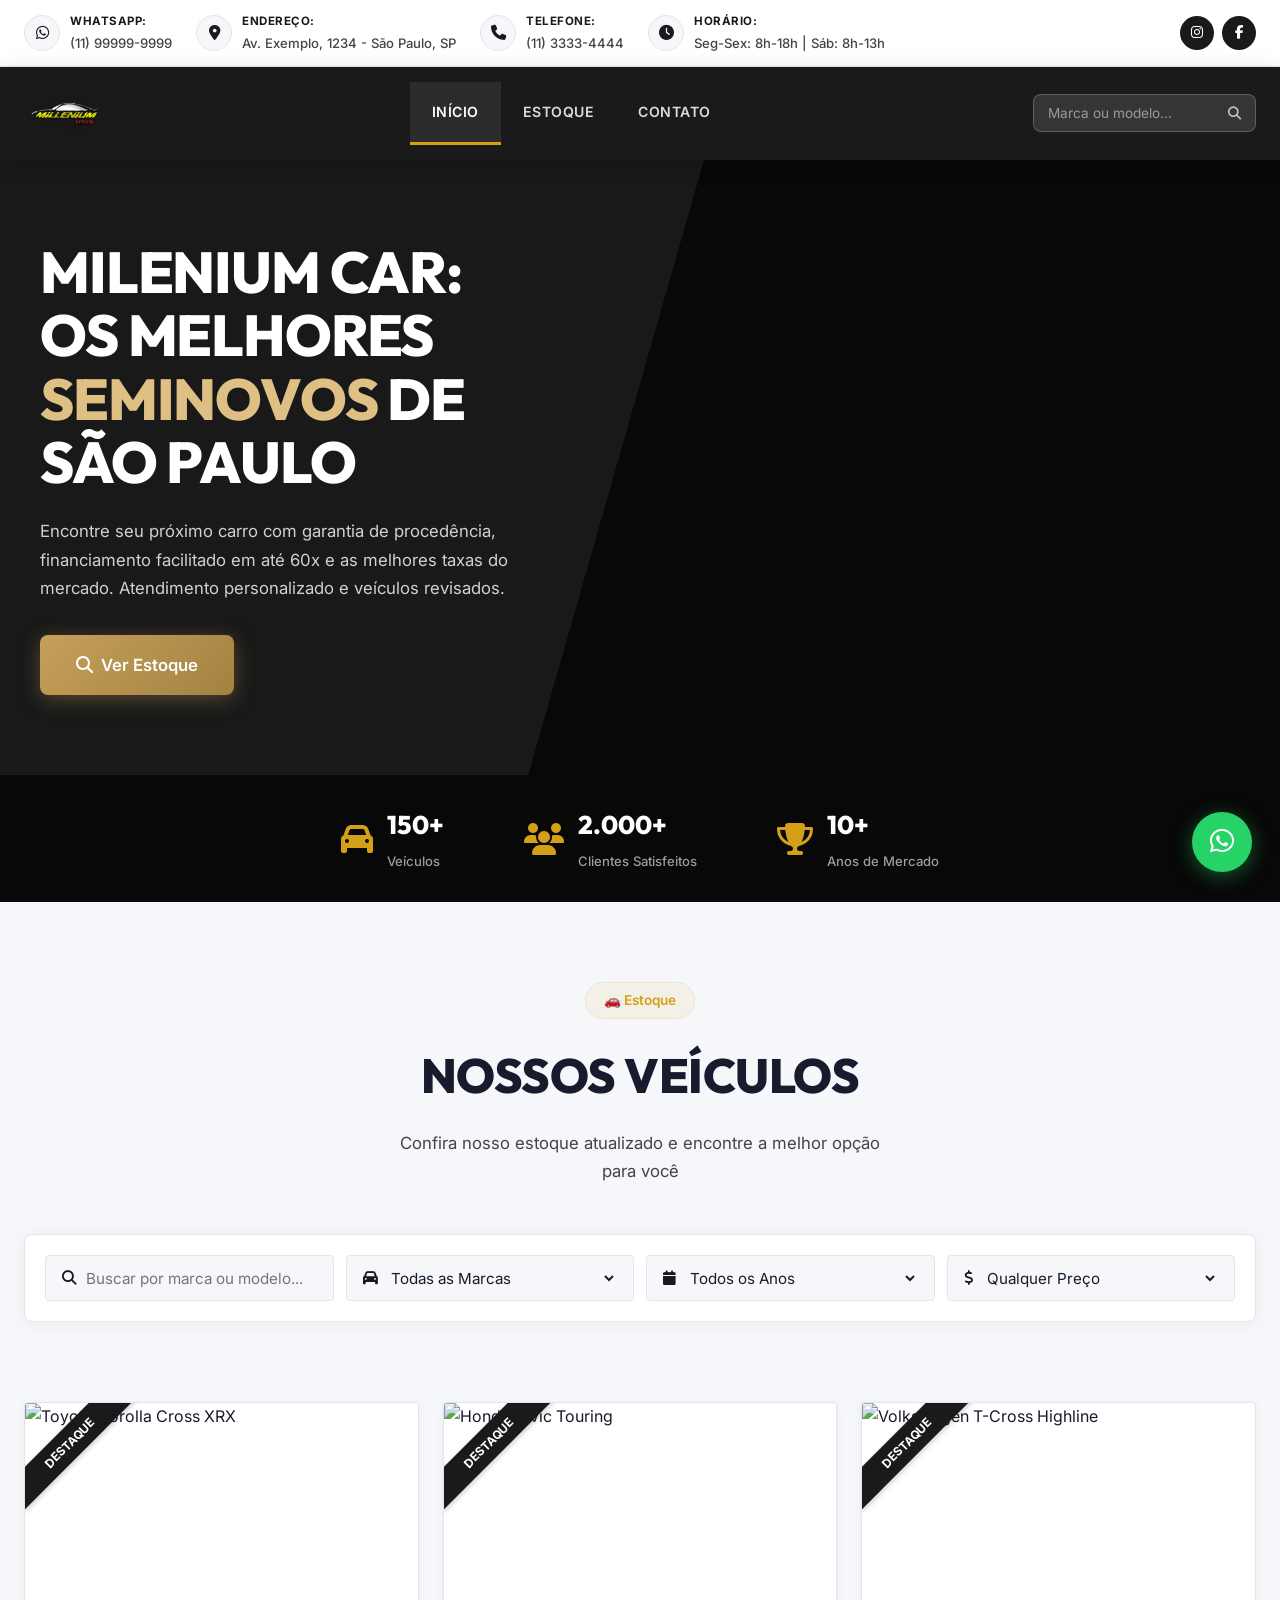
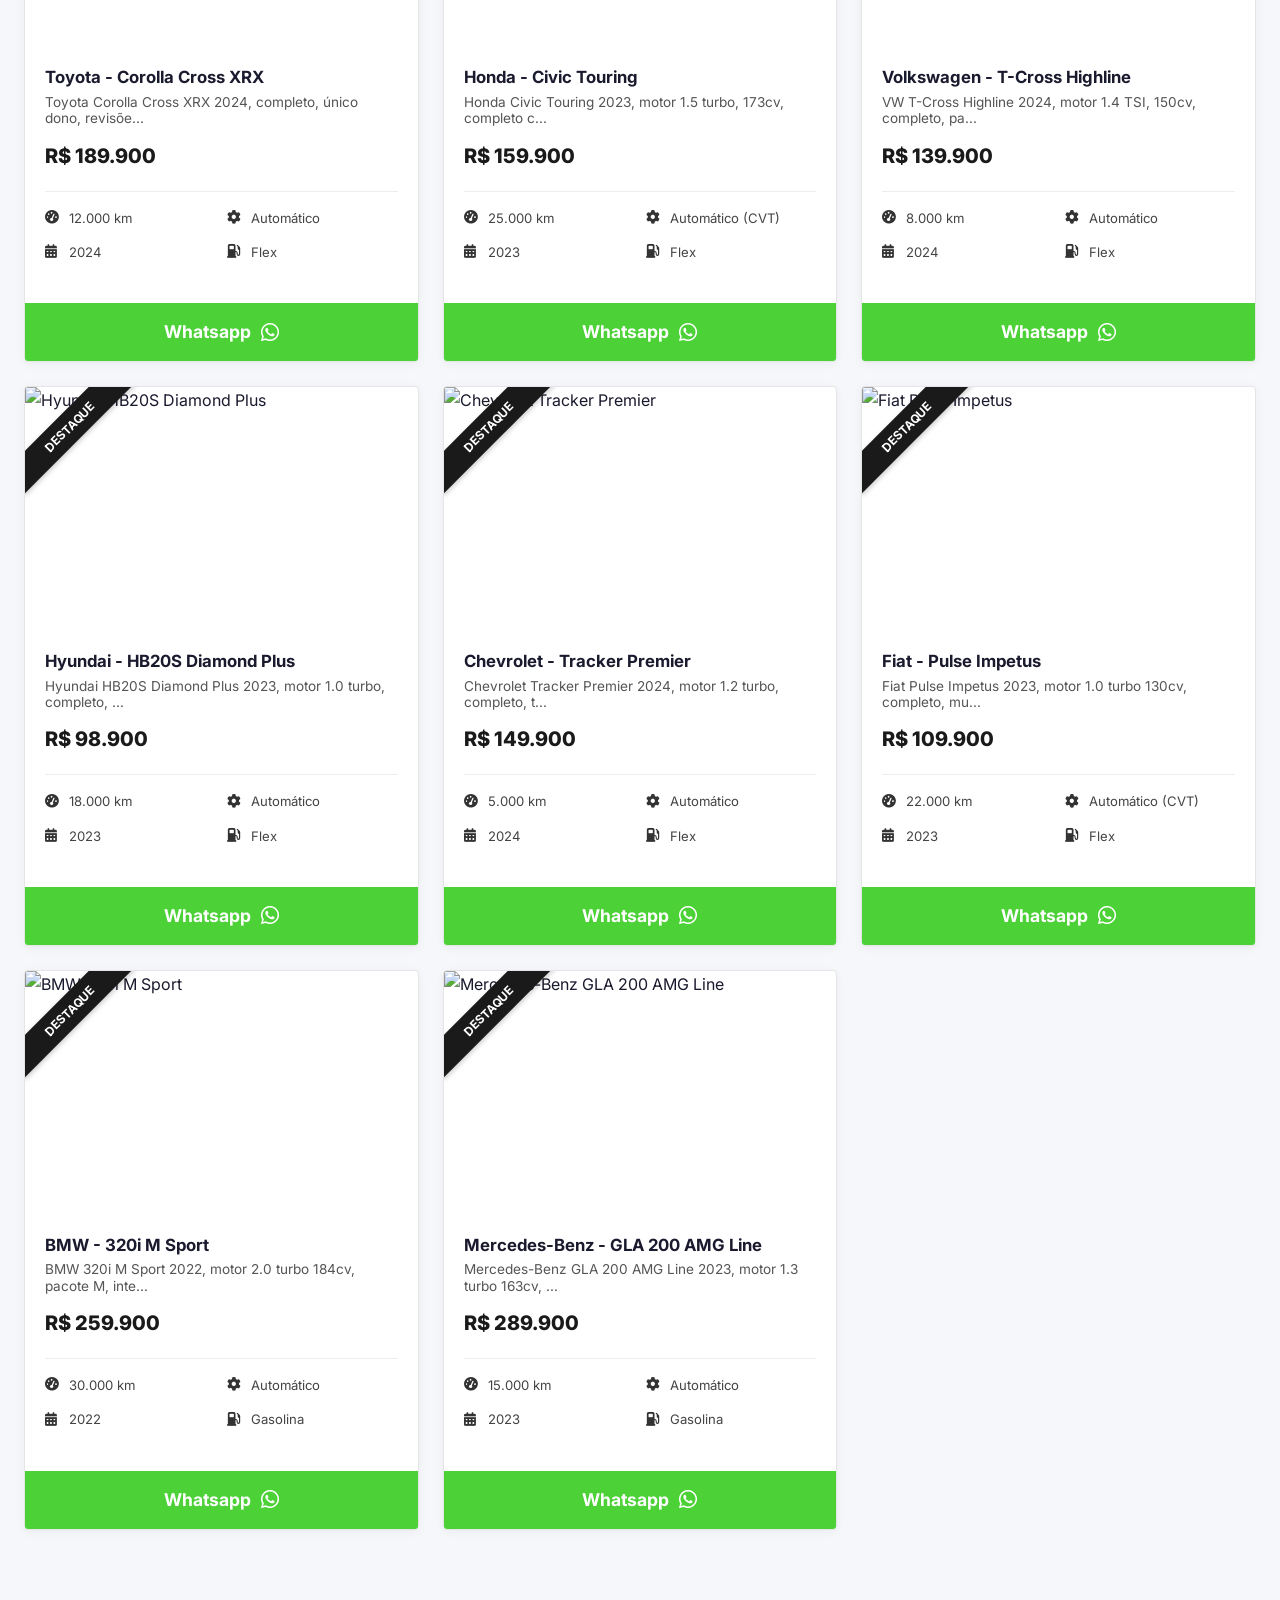
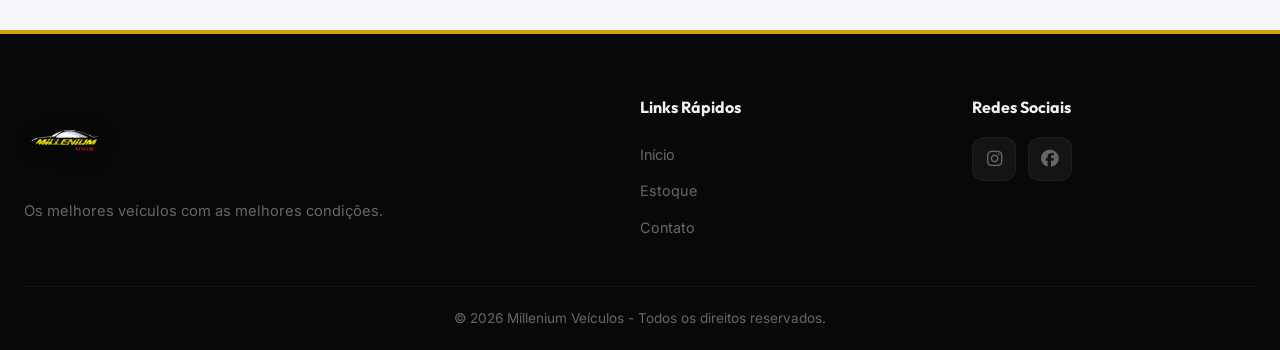
==== commit 20625e8c: "Add files via upload" ====
--- a/index.html
+++ b/index.html
@@ -1,339 +1,339 @@
-<!DOCTYPE html>
-<html lang="pt-BR">
-
-<head>
-    <meta charset="UTF-8">
-    <meta name="viewport" content="width=device-width, initial-scale=1.0, viewport-fit=cover">
-    <meta name="robots" content="index, follow">
-    <title>Milenium Car | Veículos Seminovos e Novos em São Paulo</title>
-    <meta name="description"
-        content="Encontre os melhores veículos seminovos e novos na Milenium Car. Financiamento facilitado, garantia de procedência e as melhores taxas do mercado em São Paulo.">
-    <meta name="keywords"
-        content="Milenium Car, carros seminovos, veículos novos, comprar carro São Paulo, financiamento de veículos, seminovos de qualidade">
-
-    <!-- Canonical URL -->
-    <link rel="canonical" href="https://mileniumcar.com.br/">
-
-    <!-- Open Graph / Facebook -->
-    <meta property="og:type" content="website">
-    <meta property="og:url" content="https://mileniumcar.com.br/">
-    <meta property="og:title" content="Milenium Car | Veículos Seminovos e Novos em São Paulo">
-    <meta property="og:description"
-        content="Os melhores veículos seminovos e novos com as melhores condições. Encontre o carro dos seus sonhos na Milenium Car!">
-    <meta property="og:image" content="https://mileniumcar.com.br/imagens/og-image.jpg">
-
-    <!-- Twitter -->
-    <meta property="twitter:card" content="summary_large_image">
-    <meta property="twitter:url" content="https://mileniumcar.com.br/">
-    <meta property="twitter:title" content="Milenium Car | Veículos Seminovos e Novos em São Paulo">
-    <meta property="twitter:description"
-        content="Os melhores veículos seminovos e novos com as melhores condições. Encontre o carro dos seus sonhos na Milenium Car!">
-    <meta property="twitter:image" content="https://mileniumcar.com.br/imagens/og-image.jpg">
-
-    <!-- Favicon -->
-    <link rel="shortcut icon" href="favicon.ico" type="image/x-icon">
-    <link rel="apple-touch-icon" href="icon-192.png">
-
-    <!-- JSON-LD Structured Data: LocalBusiness / AutoDealer -->
-    <script type="application/ld+json">
-    {
-      "@context": "https://schema.org",
-      "@type": "AutoDealer",
-      "name": "Milenium Car",
-      "image": "https://mileniumcar.com.br/imagens/logo.png",
-      "@id": "https://mileniumcar.com.br/#dealer",
-      "url": "https://mileniumcar.com.br/",
-      "telephone": "(11) 3333-4444",
-      "address": {
-        "@type": "PostalAddress",
-        "streetAddress": "Av. Exemplo, 1234",
-        "addressLocality": "São Paulo",
-        "addressRegion": "SP",
-        "postalCode": "00000-000",
-        "addressCountry": "BR"
-      },
-      "geo": {
-        "@type": "GeoCoordinates",
-        "latitude": -23.5505,
-        "longitude": -46.6333
-      },
-      "openingHoursSpecification": [
-        {
-          "@type": "OpeningHoursSpecification",
-          "dayOfWeek": ["Monday", "Tuesday", "Wednesday", "Thursday", "Friday"],
-          "opens": "08:00",
-          "closes": "18:00"
-        },
-        {
-          "@type": "OpeningHoursSpecification",
-          "dayOfWeek": "Saturday",
-          "opens": "08:00",
-          "closes": "13:00"
-        }
-      ],
-      "sameAs": [
-        "https://facebook.com/mileniumcar",
-        "https://instagram.com/mileniumcar"
-      ]
-    }
-    </script>
-
-    <link rel="preconnect" href="https://fonts.googleapis.com">
-    <link rel="preconnect" href="https://fonts.gstatic.com" crossorigin>
-    <link
-        href="https://fonts.googleapis.com/css2?family=Inter:wght@300;400;500;600;700;800;900&family=Outfit:wght@400;500;600;700;800&display=swap"
-        rel="stylesheet">
-    <link rel="stylesheet" href="https://cdnjs.cloudflare.com/ajax/libs/font-awesome/6.5.1/css/all.min.css">
-    <link rel="stylesheet" href="styles.css">
-
-</head>
-
-<body>
-    <!-- Header -->
-    <header>
-        <!-- Top Contact Bar -->
-        <div class="top-bar">
-            <div class="container top-bar-inner">
-                <div class="top-bar-contacts">
-                    <a href="https://wa.me/5511999999999" id="topWhatsappLink" class="top-bar-item" target="_blank">
-                        <i class="fab fa-whatsapp"></i>
-                        <div>
-                            <strong>WHATSAPP:</strong>
-                            <span id="topWhatsappDisplay">(11) 99999-9999</span>
-                        </div>
-                    </a>
-                    <a href="#contato" class="top-bar-item">
-                        <i class="fas fa-map-marker-alt"></i>
-                        <div>
-                            <strong>ENDEREÇO:</strong>
-                            <span id="topEndereco">Av. Exemplo, 1234 - São Paulo, SP</span>
-                        </div>
-                    </a>
-                    <a href="tel:1133334444" id="topTelefoneLink" class="top-bar-item">
-                        <i class="fas fa-phone"></i>
-                        <div>
-                            <strong>TELEFONE:</strong>
-                            <span id="topTelefone">(11) 3333-4444</span>
-                        </div>
-                    </a>
-                    <a href="#" class="top-bar-item">
-                        <i class="fas fa-clock"></i>
-                        <div>
-                            <strong>HORÁRIO:</strong>
-                            <span id="topHorario">Seg-Sex: 8h-18h | Sáb: 8h-13h</span>
-                        </div>
-                    </a>
-                </div>
-                <div class="top-bar-social">
-                    <a href="#" id="socialInstagram" target="_blank" title="Instagram"><i
-                            class="fab fa-instagram"></i></a>
-                    <a href="#" id="socialFacebook" target="_blank" title="Facebook"><i
-                            class="fab fa-facebook-f"></i></a>
-                </div>
-            </div>
-        </div>
-
-        <!-- Navbar -->
-        <nav class="navbar" id="navbar">
-            <div class="container nav-container">
-                <a href="index.html" class="logo">
-                    <img src="imagens/logos%20millenium/1.png" alt="Millenium Veículos" class="logo-img" id="logoImg">
-                </a>
-                <ul class="nav-links" id="navLinks">
-                    <li><a href="#inicio" class="active">INÍCIO</a></li>
-                    <li><a href="#veiculos">ESTOQUE</a></li>
-                    <li><a href="#contato">CONTATO</a></li>
-                </ul>
-                <div class="nav-search">
-                    <input type="text" id="navSearchInput" placeholder="Marca ou modelo...">
-                    <button type="button" id="navSearchBtn"><i class="fas fa-search"></i></button>
-                </div>
-                <button class="mobile-toggle" id="mobileToggle" aria-label="Menu">
-                    <span></span><span></span><span></span>
-                </button>
-            </div>
-        </nav>
-    </header>
-
-    <!-- Hero Section / Banner Slider -->
-    <section class="hero" id="inicio">
-        <div class="hero-bg"></div>
-        <video class="hero-video" id="heroVideo" autoplay muted loop playsinline style="display: none;"></video>
-        <div class="hero-video-yt" id="heroVideoYt" style="display: none;"></div>
-        <div class="hero-diagonal"></div>
-        <div class="container hero-content">
-            <div class="hero-text">
-                <h1 id="heroTitle">Encontre o carro dos seus <span class="gradient-text">sonhos</span></h1>
-                <p id="heroSubtitle">Veículos seminovos e novos com as melhores condições do mercado. Financiamento
-                    facilitado e atendimento personalizado.</p>
-                <div class="hero-actions">
-                    <a href="#veiculos" class="btn btn-primary btn-lg">
-                        <i class="fas fa-search"></i> Ver Estoque
-                    </a>
-                </div>
-            </div>
-        </div>
-        </div>
-    </section>
-
-    <!-- Stats Bar -->
-    <section class="stats-bar">
-        <div class="container stats-bar-inner">
-            <div class="stat-item">
-                <i class="fas fa-car"></i>
-                <div>
-                    <span class="stat-number" id="statVeiculos">150+</span>
-                    <span class="stat-label">Veículos</span>
-                </div>
-            </div>
-            <div class="stat-item">
-                <i class="fas fa-users"></i>
-                <div>
-                    <span class="stat-number" id="statClientes">2.000+</span>
-                    <span class="stat-label">Clientes Satisfeitos</span>
-                </div>
-            </div>
-            <div class="stat-item">
-                <i class="fas fa-trophy"></i>
-                <div>
-                    <span class="stat-number" id="statAnos">10+</span>
-                    <span class="stat-label">Anos de Mercado</span>
-                </div>
-            </div>
-        </div>
-    </section>
-
-    <!-- Filters Bar -->
-    <section class="filters-section" id="veiculos">
-        <div class="container">
-            <div class="section-header">
-                <span class="section-badge">🚗 Estoque</span>
-                <h2>Nossos Veículos</h2>
-                <p>Confira nosso estoque atualizado e encontre a melhor opção para você</p>
-            </div>
-            <div class="filters-bar">
-                <div class="filter-group">
-                    <label><i class="fas fa-search"></i></label>
-                    <input type="text" id="searchInput" placeholder="Buscar por marca ou modelo...">
-                </div>
-                <div class="filter-group">
-                    <label><i class="fas fa-car"></i></label>
-                    <select id="filterMarca">
-                        <option value="">Todas as Marcas</option>
-                    </select>
-                </div>
-                <div class="filter-group">
-                    <label><i class="fas fa-calendar"></i></label>
-                    <select id="filterAno">
-                        <option value="">Todos os Anos</option>
-                    </select>
-                </div>
-                <div class="filter-group">
-                    <label><i class="fas fa-dollar-sign"></i></label>
-                    <select id="filterPreco">
-                        <option value="">Qualquer Preço</option>
-                        <option value="0-50000">Até R$ 50.000</option>
-                        <option value="50000-100000">R$ 50.000 - R$ 100.000</option>
-                        <option value="100000-150000">R$ 100.000 - R$ 150.000</option>
-                        <option value="150000-999999">Acima de R$ 150.000</option>
-                    </select>
-                </div>
-            </div>
-        </div>
-    </section>
-
-    <!-- Vehicles Grid -->
-    <section class="vehicles-section">
-        <div class="container">
-            <div class="vehicles-grid" id="vehiclesGrid">
-                <!-- Vehicles will be loaded dynamically -->
-            </div>
-            <div class="no-results" id="noResults" style="display:none;">
-                <i class="fas fa-car-crash"></i>
-                <h3>Nenhum veículo encontrado</h3>
-                <p>Tente ajustar os filtros de busca.</p>
-            </div>
-        </div>
-    </section>
-
-
-
-
-    <!-- Footer -->
-    <footer class="footer">
-        <div class="container">
-            <div class="footer-content">
-                <div class="footer-brand">
-                    <a href="index.html" class="logo">
-                        <img src="imagens/logos%20millenium/1.png" alt="Millenium Veículos" class="logo-img">
-                    </a>
-                    <p id="footerText">Os melhores veículos com as melhores condições.</p>
-                </div>
-                <div class="footer-links">
-                    <h4>Links Rápidos</h4>
-                    <a href="#inicio">Início</a>
-                    <a href="#veiculos">Estoque</a>
-                    <a href="#contato">Contato</a>
-                </div>
-                <div class="footer-social">
-                    <h4>Redes Sociais</h4>
-                    <div class="social-icons">
-                        <a href="#" id="footerInstagram" target="_blank"><i class="fab fa-instagram"></i></a>
-                        <a href="#" id="footerFacebook" target="_blank"><i class="fab fa-facebook"></i></a>
-                    </div>
-                </div>
-            </div>
-            <div class="footer-bottom">
-                <p>&copy; 2026 Millenium Veículos - Todos os direitos reservados.</p>
-            </div>
-        </div>
-    </footer>
-
-    <!-- Vehicle Detail Modal -->
-    <div class="modal-overlay" id="vehicleModal">
-        <div class="modal">
-            <button class="modal-close" id="modalClose"><i class="fas fa-times"></i></button>
-            <div class="modal-body">
-                <div class="modal-gallery">
-                    <img src="" alt="" id="modalImage">
-                    <button class="modal-gallery-arrow modal-gallery-prev" id="modalGalleryPrev" style="display: none;">
-                        <i class="fas fa-chevron-left"></i>
-                    </button>
-                    <button class="modal-gallery-arrow modal-gallery-next" id="modalGalleryNext" style="display: none;">
-                        <i class="fas fa-chevron-right"></i>
-                    </button>
-                    <div class="modal-gallery-counter" id="modalGalleryCounter" style="display: none;">1 / 1</div>
-                    <div class="modal-thumbnails" id="modalThumbnails"></div>
-                    <div id="modalVideoContainer" style="display: none; margin-top: 12px;"></div>
-                </div>
-                <div class="modal-info">
-                    <span class="modal-badge" id="modalBadge">Seminovo</span>
-                    <h2 id="modalTitle"></h2>
-                    <div class="modal-price" id="modalPrice"></div>
-                    <div class="modal-specs">
-                        <div class="spec"><i class="fas fa-calendar"></i><span id="modalAno"></span></div>
-                        <div class="spec"><i class="fas fa-road"></i><span id="modalKm"></span></div>
-                        <div class="spec"><i class="fas fa-gas-pump"></i><span id="modalCombustivel"></span></div>
-                        <div class="spec"><i class="fas fa-cog"></i><span id="modalCambio"></span></div>
-                        <div class="spec"><i class="fas fa-palette"></i><span id="modalCor"></span></div>
-                    </div>
-                    <p class="modal-description" id="modalDescricao"></p>
-                    <a href="" class="btn btn-primary btn-lg btn-block" id="modalWhatsapp" target="_blank">
-                        <i class="fab fa-whatsapp"></i> Tenho Interesse
-                    </a>
-                </div>
-            </div>
-        </div>
-    </div>
-
-    <!-- WhatsApp Float -->
-    <a href="https://wa.me/5511999999999" class="whatsapp-float" id="whatsappFloat" target="_blank"
-        title="Fale conosco pelo WhatsApp">
-        <i class="fab fa-whatsapp"></i>
-    </a>
-
-    <script src="data.js"></script>
-    <script src="app.js"></script>
-</body>
-
+<!DOCTYPE html>
+<html lang="pt-BR">
+
+<head>
+    <meta charset="UTF-8">
+    <meta name="viewport" content="width=device-width, initial-scale=1.0, viewport-fit=cover">
+    <meta name="robots" content="index, follow">
+    <title>Milenium Car | Veículos Seminovos e Novos em São Paulo</title>
+    <meta name="description"
+        content="Encontre os melhores veículos seminovos e novos na Milenium Car. Financiamento facilitado, garantia de procedência e as melhores taxas do mercado em São Paulo.">
+    <meta name="keywords"
+        content="Milenium Car, carros seminovos, veículos novos, comprar carro São Paulo, financiamento de veículos, seminovos de qualidade">
+
+    <!-- Canonical URL -->
+    <link rel="canonical" href="https://mileniumcar.com.br/">
+
+    <!-- Open Graph / Facebook -->
+    <meta property="og:type" content="website">
+    <meta property="og:url" content="https://mileniumcar.com.br/">
+    <meta property="og:title" content="Milenium Car | Veículos Seminovos e Novos em São Paulo">
+    <meta property="og:description"
+        content="Os melhores veículos seminovos e novos com as melhores condições. Encontre o carro dos seus sonhos na Milenium Car!">
+    <meta property="og:image" content="https://mileniumcar.com.br/imagens/og-image.jpg">
+
+    <!-- Twitter -->
+    <meta property="twitter:card" content="summary_large_image">
+    <meta property="twitter:url" content="https://mileniumcar.com.br/">
+    <meta property="twitter:title" content="Milenium Car | Veículos Seminovos e Novos em São Paulo">
+    <meta property="twitter:description"
+        content="Os melhores veículos seminovos e novos com as melhores condições. Encontre o carro dos seus sonhos na Milenium Car!">
+    <meta property="twitter:image" content="https://mileniumcar.com.br/imagens/og-image.jpg">
+
+    <!-- Favicon -->
+    <link rel="shortcut icon" href="favicon.ico" type="image/x-icon">
+    <link rel="apple-touch-icon" href="icon-192.png">
+
+    <!-- JSON-LD Structured Data: LocalBusiness / AutoDealer -->
+    <script type="application/ld+json">
+    {
+      "@context": "https://schema.org",
+      "@type": "AutoDealer",
+      "name": "Milenium Car",
+      "image": "https://mileniumcar.com.br/imagens/logo.png",
+      "@id": "https://mileniumcar.com.br/#dealer",
+      "url": "https://mileniumcar.com.br/",
+      "telephone": "(11) 3333-4444",
+      "address": {
+        "@type": "PostalAddress",
+        "streetAddress": "Av. Exemplo, 1234",
+        "addressLocality": "São Paulo",
+        "addressRegion": "SP",
+        "postalCode": "00000-000",
+        "addressCountry": "BR"
+      },
+      "geo": {
+        "@type": "GeoCoordinates",
+        "latitude": -23.5505,
+        "longitude": -46.6333
+      },
+      "openingHoursSpecification": [
+        {
+          "@type": "OpeningHoursSpecification",
+          "dayOfWeek": ["Monday", "Tuesday", "Wednesday", "Thursday", "Friday"],
+          "opens": "08:00",
+          "closes": "18:00"
+        },
+        {
+          "@type": "OpeningHoursSpecification",
+          "dayOfWeek": "Saturday",
+          "opens": "08:00",
+          "closes": "13:00"
+        }
+      ],
+      "sameAs": [
+        "https://facebook.com/mileniumcar",
+        "https://instagram.com/mileniumcar"
+      ]
+    }
+    </script>
+
+    <link rel="preconnect" href="https://fonts.googleapis.com">
+    <link rel="preconnect" href="https://fonts.gstatic.com" crossorigin>
+    <link
+        href="https://fonts.googleapis.com/css2?family=Inter:wght@300;400;500;600;700;800;900&family=Outfit:wght@400;500;600;700;800&display=swap"
+        rel="stylesheet">
+    <link rel="stylesheet" href="https://cdnjs.cloudflare.com/ajax/libs/font-awesome/6.5.1/css/all.min.css">
+    <link rel="stylesheet" href="styles.css">
+
+</head>
+
+<body>
+    <!-- Header -->
+    <header>
+        <!-- Top Contact Bar -->
+        <div class="top-bar">
+            <div class="container top-bar-inner">
+                <div class="top-bar-contacts">
+                    <a href="https://wa.me/5511999999999" id="topWhatsappLink" class="top-bar-item" target="_blank">
+                        <i class="fab fa-whatsapp"></i>
+                        <div>
+                            <strong>WHATSAPP:</strong>
+                            <span id="topWhatsappDisplay">(11) 99999-9999</span>
+                        </div>
+                    </a>
+                    <a href="#contato" class="top-bar-item">
+                        <i class="fas fa-map-marker-alt"></i>
+                        <div>
+                            <strong>ENDEREÇO:</strong>
+                            <span id="topEndereco">Av. Exemplo, 1234 - São Paulo, SP</span>
+                        </div>
+                    </a>
+                    <a href="tel:1133334444" id="topTelefoneLink" class="top-bar-item">
+                        <i class="fas fa-phone"></i>
+                        <div>
+                            <strong>TELEFONE:</strong>
+                            <span id="topTelefone">(11) 3333-4444</span>
+                        </div>
+                    </a>
+                    <a href="#" class="top-bar-item">
+                        <i class="fas fa-clock"></i>
+                        <div>
+                            <strong>HORÁRIO:</strong>
+                            <span id="topHorario">Seg-Sex: 8h-18h | Sáb: 8h-13h</span>
+                        </div>
+                    </a>
+                </div>
+                <div class="top-bar-social">
+                    <a href="#" id="socialInstagram" target="_blank" title="Instagram"><i
+                            class="fab fa-instagram"></i></a>
+                    <a href="#" id="socialFacebook" target="_blank" title="Facebook"><i
+                            class="fab fa-facebook-f"></i></a>
+                </div>
+            </div>
+        </div>
+
+        <!-- Navbar -->
+        <nav class="navbar" id="navbar">
+            <div class="container nav-container">
+                <a href="index.html" class="logo">
+                    <img src="imagens/logos%20millenium/1.png" alt="Millenium Veículos" class="logo-img" id="logoImg">
+                </a>
+                <ul class="nav-links" id="navLinks">
+                    <li><a href="#inicio" class="active">INÍCIO</a></li>
+                    <li><a href="#veiculos">ESTOQUE</a></li>
+                    <li><a href="#contato">CONTATO</a></li>
+                </ul>
+                <div class="nav-search">
+                    <input type="text" id="navSearchInput" placeholder="Marca ou modelo...">
+                    <button type="button" id="navSearchBtn"><i class="fas fa-search"></i></button>
+                </div>
+                <button class="mobile-toggle" id="mobileToggle" aria-label="Menu">
+                    <span></span><span></span><span></span>
+                </button>
+            </div>
+        </nav>
+    </header>
+
+    <!-- Hero Section / Banner Slider -->
+    <section class="hero" id="inicio">
+        <div class="hero-bg"></div>
+        <video class="hero-video" id="heroVideo" autoplay muted loop playsinline style="display: none;"></video>
+        <div class="hero-video-yt" id="heroVideoYt" style="display: none;"></div>
+        <div class="hero-diagonal"></div>
+        <div class="container hero-content">
+            <div class="hero-text">
+                <h1 id="heroTitle">Encontre o carro dos seus <span class="gradient-text">sonhos</span></h1>
+                <p id="heroSubtitle">Veículos seminovos e novos com as melhores condições do mercado. Financiamento
+                    facilitado e atendimento personalizado.</p>
+                <div class="hero-actions">
+                    <a href="#veiculos" class="btn btn-primary btn-lg">
+                        <i class="fas fa-search"></i> Ver Estoque
+                    </a>
+                </div>
+            </div>
+        </div>
+        </div>
+    </section>
+
+    <!-- Stats Bar -->
+    <section class="stats-bar">
+        <div class="container stats-bar-inner">
+            <div class="stat-item">
+                <i class="fas fa-car"></i>
+                <div>
+                    <span class="stat-number" id="statVeiculos">150+</span>
+                    <span class="stat-label">Veículos</span>
+                </div>
+            </div>
+            <div class="stat-item">
+                <i class="fas fa-users"></i>
+                <div>
+                    <span class="stat-number" id="statClientes">2.000+</span>
+                    <span class="stat-label">Clientes Satisfeitos</span>
+                </div>
+            </div>
+            <div class="stat-item">
+                <i class="fas fa-trophy"></i>
+                <div>
+                    <span class="stat-number" id="statAnos">10+</span>
+                    <span class="stat-label">Anos de Mercado</span>
+                </div>
+            </div>
+        </div>
+    </section>
+
+    <!-- Filters Bar -->
+    <section class="filters-section" id="veiculos">
+        <div class="container">
+            <div class="section-header">
+                <span class="section-badge">🚗 Estoque</span>
+                <h2>Nossos Veículos</h2>
+                <p>Confira nosso estoque atualizado e encontre a melhor opção para você</p>
+            </div>
+            <div class="filters-bar">
+                <div class="filter-group">
+                    <label><i class="fas fa-search"></i></label>
+                    <input type="text" id="searchInput" placeholder="Buscar por marca ou modelo...">
+                </div>
+                <div class="filter-group">
+                    <label><i class="fas fa-car"></i></label>
+                    <select id="filterMarca">
+                        <option value="">Todas as Marcas</option>
+                    </select>
+                </div>
+                <div class="filter-group">
+                    <label><i class="fas fa-calendar"></i></label>
+                    <select id="filterAno">
+                        <option value="">Todos os Anos</option>
+                    </select>
+                </div>
+                <div class="filter-group">
+                    <label><i class="fas fa-dollar-sign"></i></label>
+                    <select id="filterPreco">
+                        <option value="">Qualquer Preço</option>
+                        <option value="0-50000">Até R$ 50.000</option>
+                        <option value="50000-100000">R$ 50.000 - R$ 100.000</option>
+                        <option value="100000-150000">R$ 100.000 - R$ 150.000</option>
+                        <option value="150000-999999">Acima de R$ 150.000</option>
+                    </select>
+                </div>
+            </div>
+        </div>
+    </section>
+
+    <!-- Vehicles Grid -->
+    <section class="vehicles-section">
+        <div class="container">
+            <div class="vehicles-grid" id="vehiclesGrid">
+                <!-- Vehicles will be loaded dynamically -->
+            </div>
+            <div class="no-results" id="noResults" style="display:none;">
+                <i class="fas fa-car-crash"></i>
+                <h3>Nenhum veículo encontrado</h3>
+                <p>Tente ajustar os filtros de busca.</p>
+            </div>
+        </div>
+    </section>
+
+
+
+
+    <!-- Footer -->
+    <footer class="footer">
+        <div class="container">
+            <div class="footer-content">
+                <div class="footer-brand">
+                    <a href="index.html" class="logo">
+                        <img src="imagens/logos%20millenium/1.png" alt="Millenium Veículos" class="logo-img">
+                    </a>
+                    <p id="footerText">Os melhores veículos com as melhores condições.</p>
+                </div>
+                <div class="footer-links">
+                    <h4>Links Rápidos</h4>
+                    <a href="#inicio">Início</a>
+                    <a href="#veiculos">Estoque</a>
+                    <a href="#contato">Contato</a>
+                </div>
+                <div class="footer-social">
+                    <h4>Redes Sociais</h4>
+                    <div class="social-icons">
+                        <a href="#" id="footerInstagram" target="_blank"><i class="fab fa-instagram"></i></a>
+                        <a href="#" id="footerFacebook" target="_blank"><i class="fab fa-facebook"></i></a>
+                    </div>
+                </div>
+            </div>
+            <div class="footer-bottom">
+                <p>&copy; 2026 Millenium Veículos - Todos os direitos reservados.</p>
+            </div>
+        </div>
+    </footer>
+
+    <!-- Vehicle Detail Modal -->
+    <div class="modal-overlay" id="vehicleModal">
+        <div class="modal">
+            <button class="modal-close" id="modalClose"><i class="fas fa-times"></i></button>
+            <div class="modal-body">
+                <div class="modal-gallery">
+                    <img src="" alt="" id="modalImage">
+                    <button class="modal-gallery-arrow modal-gallery-prev" id="modalGalleryPrev" style="display: none;">
+                        <i class="fas fa-chevron-left"></i>
+                    </button>
+                    <button class="modal-gallery-arrow modal-gallery-next" id="modalGalleryNext" style="display: none;">
+                        <i class="fas fa-chevron-right"></i>
+                    </button>
+                    <div class="modal-gallery-counter" id="modalGalleryCounter" style="display: none;">1 / 1</div>
+                    <div class="modal-thumbnails" id="modalThumbnails"></div>
+                    <div id="modalVideoContainer" style="display: none; margin-top: 12px;"></div>
+                </div>
+                <div class="modal-info">
+                    <span class="modal-badge" id="modalBadge">Seminovo</span>
+                    <h2 id="modalTitle"></h2>
+                    <div class="modal-price" id="modalPrice"></div>
+                    <div class="modal-specs">
+                        <div class="spec"><i class="fas fa-calendar"></i><span id="modalAno"></span></div>
+                        <div class="spec"><i class="fas fa-road"></i><span id="modalKm"></span></div>
+                        <div class="spec"><i class="fas fa-gas-pump"></i><span id="modalCombustivel"></span></div>
+                        <div class="spec"><i class="fas fa-cog"></i><span id="modalCambio"></span></div>
+                        <div class="spec"><i class="fas fa-palette"></i><span id="modalCor"></span></div>
+                    </div>
+                    <p class="modal-description" id="modalDescricao"></p>
+                    <a href="" class="btn btn-primary btn-lg btn-block" id="modalWhatsapp" target="_blank">
+                        <i class="fab fa-whatsapp"></i> Tenho Interesse
+                    </a>
+                </div>
+            </div>
+        </div>
+    </div>
+
+    <!-- WhatsApp Float -->
+    <a href="https://wa.me/5511999999999" class="whatsapp-float" id="whatsappFloat" target="_blank"
+        title="Fale conosco pelo WhatsApp">
+        <i class="fab fa-whatsapp"></i>
+    </a>
+
+    <script src="data.js"></script>
+    <script src="app.js"></script>
+</body>
+
 </html>
--- a/styles.css
+++ b/styles.css
@@ -1,2948 +1,2948 @@
-/* ============================================
-   MILLENIUM VEÍCULOS - Main Stylesheet
-   Premium Dark/Gold/Red Theme (Logo-based)
-   ============================================ */
-
-/* CSS Variables / Design Tokens */
-:root {
-    --primary: #111111;
-    --primary-dark: #080808;
-    --primary-light: #1f1f1f;
-    --accent: #c5a059;
-    /* More sophisticated champagne gold */
-    --accent-dark: #a38241;
-    --accent-light: #dec085;
-    --accent-red: #8b0000;
-    /* Deeper, more serious red */
-    --accent-red-dark: #600000;
-    --accent-red-light: #a82424;
-    --bg-dark: #080808;
-    --bg-card: #151515;
-    --bg-card-hover: #1c1c1c;
-    --bg-surface: #0f0f0f;
-    --bg-light: #f4f4f4;
-    --bg-white: #ffffff;
-    --text-primary: #f0f0f0;
-    --text-dark: #121212;
-    --text-secondary: #8a8a8a;
-    --text-muted: #666666;
-    --text-dark-secondary: #444444;
-    --border: rgba(255, 255, 255, 0.05);
-    --border-hover: rgba(255, 255, 255, 0.1);
-    --border-light: #e5e5e5;
-    --glass: rgba(15, 15, 15, 0.95);
-    --glass-border: rgba(197, 160, 89, 0.2);
-    --shadow: 0 4px 20px rgba(0, 0, 0, 0.2);
-    --shadow-lg: 0 10px 40px rgba(0, 0, 0, 0.3);
-    --shadow-light: 0 2px 15px rgba(0, 0, 0, 0.05);
-    --radius: 4px;
-    /* Sharper, more serious edges */
-    --radius-lg: 8px;
-    --radius-xl: 12px;
-    --transition: all 0.3s cubic-bezier(0.2, 0, 0, 1);
-    --accent-gradient: linear-gradient(135deg, #c5a059, #a38241);
-    --transition-slow: all 0.5s cubic-bezier(0.2, 0, 0, 1);
-    --font-primary: 'Inter', -apple-system, BlinkMacSystemFont, sans-serif;
-    --font-display: 'Outfit', sans-serif;
-}
-
-/* Reset & Base */
-*,
-*::before,
-*::after {
-    margin: 0;
-    padding: 0;
-    box-sizing: border-box;
-}
-
-html {
-    scroll-behavior: smooth;
-    scroll-padding-top: 140px;
-    /* Safe areas for iPhone notch/Dynamic Island */
-    padding: env(safe-area-inset-top) env(safe-area-inset-right) env(safe-area-inset-bottom) env(safe-area-inset-left);
-}
-
-body {
-    font-family: var(--font-primary);
-    background: var(--bg-light);
-    color: var(--text-dark);
-    line-height: 1.7;
-    overflow-x: hidden;
-    -webkit-font-smoothing: antialiased;
-    background-attachment: fixed;
-    background-size: cover;
-    background-position: center;
-    transition: background-image 0.5s ease-in-out;
-}
-
-body.has-custom-bg::before {
-    content: '';
-    position: fixed;
-    top: 0;
-    left: 0;
-    width: 100%;
-    height: 100%;
-    background: rgba(0, 0, 0, 0.45);
-    /* Elegant dark overlay */
-    z-index: -1;
-    pointer-events: none;
-}
-
-img {
-    max-width: 100%;
-    height: auto;
-    display: block;
-}
-
-a {
-    text-decoration: none;
-    color: inherit;
-    transition: var(--transition);
-}
-
-.container {
-    max-width: 1320px;
-    margin: 0 auto;
-    padding: 0 24px;
-}
-
-/* ============================================
-   TOP BAR  (White bar with contacts)
-   ============================================ */
-.top-bar {
-    background: var(--bg-white);
-    border-bottom: 1px solid var(--border-light);
-    padding: 12px 0;
-}
-
-.top-bar-inner {
-    display: flex;
-    align-items: center;
-    justify-content: space-between;
-}
-
-.top-bar-contacts {
-    display: flex;
-    gap: 24px;
-    flex-wrap: wrap;
-}
-
-.top-bar-item {
-    display: flex;
-    align-items: center;
-    gap: 10px;
-    color: var(--text-dark);
-    font-size: 0.82rem;
-    transition: var(--transition);
-}
-
-.top-bar-item:hover {
-    color: var(--primary);
-}
-
-.top-bar-item i {
-    width: 36px;
-    height: 36px;
-    display: flex;
-    align-items: center;
-    justify-content: center;
-    background: var(--bg-light);
-    border: 1px solid var(--border-light);
-    border-radius: 50%;
-    font-size: 0.95rem;
-    color: var(--primary);
-}
-
-.top-bar-item strong {
-    display: block;
-    font-size: 0.72rem;
-    text-transform: uppercase;
-    letter-spacing: 0.5px;
-    color: var(--primary);
-}
-
-.top-bar-item span {
-    font-weight: 500;
-    color: var(--text-dark-secondary);
-}
-
-.top-bar-social {
-    display: flex;
-    gap: 8px;
-}
-
-.top-bar-social a {
-    width: 34px;
-    height: 34px;
-    display: flex;
-    align-items: center;
-    justify-content: center;
-    background: var(--primary);
-    color: white;
-    border-radius: 50%;
-    font-size: 0.85rem;
-    transition: var(--transition);
-}
-
-.top-bar-social a:hover {
-    background: var(--accent);
-    transform: translateY(-2px);
-}
-
-/* ============================================
-   NAVBAR (Dark blue bar)
-   ============================================ */
-.navbar {
-    position: sticky;
-    top: 0;
-    z-index: 1000;
-    padding: 0;
-    background: var(--primary);
-    box-shadow: 0 4px 20px rgba(0, 0, 0, 0.15);
-}
-
-.nav-container {
-    display: flex;
-    align-items: center;
-    justify-content: space-between;
-    gap: 16px;
-}
-
-.logo {
-    display: flex;
-    align-items: center;
-    gap: 10px;
-    font-family: var(--font-display);
-    font-size: 1.5rem;
-    font-weight: 800;
-    color: white;
-    padding: 4px 0;
-    white-space: nowrap;
-    flex-shrink: 0;
-}
-
-.logo img,
-.logo .logo-img {
-    display: block;
-    max-height: 85px;
-    height: auto;
-    width: auto;
-    max-width: 300px;
-    object-fit: contain;
-    transition: var(--transition);
-    filter: drop-shadow(0 2px 10px rgba(0, 0, 0, 0.2));
-    background-color: transparent;
-}
-
-/* Fallback for when image fails on iOS */
-.logo-img[src=""],
-.logo-img:not([src]) {
-    min-width: 120px;
-    height: 40px;
-    position: relative;
-}
-
-.logo i {
-    font-size: 1.6rem;
-    color: var(--accent);
-}
-
-.logo .accent {
-    color: var(--accent);
-    -webkit-text-fill-color: unset;
-    background: unset;
-    -webkit-background-clip: unset;
-    background-clip: unset;
-}
-
-.nav-links {
-    display: flex;
-    list-style: none;
-    gap: 0;
-}
-
-.nav-links a {
-    display: block;
-    padding: 18px 22px;
-    font-weight: 600;
-    font-size: 0.88rem;
-    color: rgba(255, 255, 255, 0.85);
-    text-transform: uppercase;
-    letter-spacing: 0.5px;
-    transition: var(--transition);
-    border-bottom: 3px solid transparent;
-}
-
-.nav-links a:hover,
-.nav-links a.active {
-    color: white;
-    background: rgba(255, 255, 255, 0.08);
-    border-bottom-color: var(--accent);
-}
-
-.admin-nav-link {
-    color: var(--accent) !important;
-    opacity: 0.8;
-}
-
-.admin-nav-link:hover {
-    opacity: 1;
-    background: rgba(197, 160, 89, 0.1) !important;
-}
-
-.nav-search {
-    display: flex;
-    align-items: center;
-    background: rgba(255, 255, 255, 0.12);
-    border: 1px solid rgba(255, 255, 255, 0.2);
-    border-radius: 8px;
-    overflow: hidden;
-    transition: var(--transition);
-}
-
-.nav-search:focus-within {
-    background: rgba(255, 255, 255, 0.18);
-    border-color: rgba(255, 255, 255, 0.35);
-}
-
-.nav-search input {
-    background: transparent;
-    border: none;
-    outline: none;
-    padding: 10px 14px;
-    color: white;
-    font-family: var(--font-primary);
-    font-size: 0.85rem;
-    width: 180px;
-}
-
-.nav-search input::placeholder {
-    color: rgba(255, 255, 255, 0.5);
-}
-
-.nav-search button {
-    background: transparent;
-    border: none;
-    color: rgba(255, 255, 255, 0.7);
-    padding: 10px 14px;
-    cursor: pointer;
-    transition: var(--transition);
-}
-
-.nav-search button:hover {
-    color: white;
-}
-
-.btn-admin {
-    display: flex;
-    align-items: center;
-    justify-content: center;
-    width: 38px;
-    height: 38px;
-    border-radius: 8px;
-    font-size: 0.9rem;
-    color: rgba(255, 255, 255, 0.6);
-    border: 1px solid rgba(255, 255, 255, 0.15);
-    transition: var(--transition);
-}
-
-.btn-admin:hover {
-    background: rgba(255, 255, 255, 0.1);
-    color: white;
-    border-color: rgba(255, 255, 255, 0.3);
-}
-
-.mobile-toggle {
-    display: none;
-    flex-direction: column;
-    gap: 5px;
-    background: none;
-    border: none;
-    cursor: pointer;
-    padding: 4px;
-}
-
-.mobile-toggle span {
-    width: 26px;
-    height: 2px;
-    background: white;
-    border-radius: 2px;
-    transition: var(--transition);
-}
-
-/* ============================================
-   BUTTONS
-   ============================================ */
-.btn {
-    display: inline-flex;
-    align-items: center;
-    justify-content: center;
-    gap: 8px;
-    padding: 12px 28px;
-    border-radius: var(--radius);
-    font-family: var(--font-primary);
-    font-weight: 600;
-    font-size: 0.95rem;
-    cursor: pointer;
-    border: none;
-    transition: var(--transition);
-    white-space: nowrap;
-}
-
-.btn-primary {
-    background: var(--accent-gradient);
-    color: #fff;
-    box-shadow: 0 4px 20px rgba(197, 160, 89, 0.35);
-}
-
-.btn-primary:hover {
-    transform: translateY(-2px);
-    box-shadow: 0 8px 30px rgba(197, 160, 89, 0.5);
-}
-
-.btn-whatsapp {
-    background: #25d366;
-    color: white;
-    box-shadow: 0 4px 20px rgba(37, 211, 102, 0.3);
-}
-
-.btn-whatsapp:hover {
-    background: #1eba58;
-    transform: translateY(-2px);
-    box-shadow: 0 8px 30px rgba(37, 211, 102, 0.45);
-}
-
-.btn-outline {
-    background: transparent;
-    color: var(--primary);
-    border: 2px solid var(--primary);
-}
-
-.btn-outline:hover {
-    background: var(--primary);
-    color: white;
-    transform: translateY(-2px);
-}
-
-.btn-lg {
-    padding: 16px 36px;
-    font-size: 1.05rem;
-    border-radius: var(--radius-lg);
-}
-
-.btn-sm {
-    padding: 8px 18px;
-    font-size: 0.85rem;
-}
-
-.btn-block {
-    width: 100%;
-}
-
-.btn-danger {
-    background: #dc2626;
-    color: white;
-}
-
-.btn-danger:hover {
-    background: #b91c1c;
-}
-
-/* ============================================
-   HERO SECTION (Diagonal + Car Image)
-   ============================================ */
-.hero {
-    position: relative;
-    min-height: 540px;
-    display: flex;
-    align-items: center;
-    overflow: hidden;
-    background: var(--bg-dark);
-}
-
-.hero-bg {
-    position: absolute;
-    inset: 0;
-    background: url('https://images.unsplash.com/photo-1492144534655-ae79c964c9d7?w=1920&h=1080&fit=crop') center/cover no-repeat;
-}
-
-.hero-video {
-    position: absolute;
-    inset: 0;
-    width: 100%;
-    height: 100%;
-    object-fit: cover;
-    z-index: 0;
-}
-
-.hero-video-yt {
-    position: absolute;
-    inset: 0;
-    z-index: 0;
-    overflow: hidden;
-}
-
-.hero-video-yt iframe {
-    position: absolute;
-    top: 50%;
-    left: 50%;
-    width: 200%;
-    height: 200%;
-    transform: translate(-50%, -50%);
-    pointer-events: none;
-}
-
-.hero-diagonal {
-    position: absolute;
-    top: 0;
-    left: 0;
-    width: 55%;
-    height: 100%;
-    background: var(--primary);
-    opacity: 0.93;
-    clip-path: polygon(0 0, 100% 0, 75% 100%, 0% 100%);
-    z-index: 1;
-}
-
-.hero-content {
-    position: relative;
-    z-index: 2;
-    padding: 80px 0;
-    display: flex;
-    align-items: center;
-    justify-content: flex-start;
-    max-width: none;
-    margin-left: 0;
-    padding-left: 40px;
-    padding-right: 0;
-}
-
-.hero-text {
-    max-width: 480px;
-    text-align: left;
-}
-
-.hero h1 {
-    font-family: var(--font-display);
-    font-size: clamp(2.2rem, 4.5vw, 3.8rem);
-    font-weight: 800;
-    line-height: 1.1;
-    letter-spacing: -0.02em;
-    margin-bottom: 24px;
-    color: white;
-    text-transform: uppercase;
-    animation: fadeInUp 1s ease both;
-}
-
-.gradient-text {
-    color: var(--accent-light);
-    -webkit-text-fill-color: unset;
-    background: unset;
-    -webkit-background-clip: unset;
-    background-clip: unset;
-}
-
-.hero p {
-    font-size: 1.05rem;
-    color: rgba(255, 255, 255, 0.8);
-    margin-bottom: 32px;
-    line-height: 1.7;
-    animation: fadeInUp 0.8s ease 0.4s both;
-}
-
-.hero-actions {
-    display: flex;
-    gap: 14px;
-    flex-wrap: wrap;
-    justify-content: flex-start;
-    animation: fadeInUp 0.8s ease 0.6s both;
-}
-
-
-
-/* ============================================
-   STATS BAR
-   ============================================ */
-.stats-bar {
-    background: var(--primary-dark);
-    padding: 28px 0;
-}
-
-.stats-bar-inner {
-    display: flex;
-    justify-content: center;
-    gap: 80px;
-    flex-wrap: wrap;
-}
-
-.stat-item {
-    display: flex;
-    align-items: center;
-    gap: 14px;
-    color: white;
-}
-
-.stat-item>i {
-    font-size: 2rem;
-    color: var(--accent);
-}
-
-.stat-item .stat-number {
-    display: block;
-    font-family: var(--font-display);
-    font-size: 1.6rem;
-    font-weight: 800;
-    color: white;
-    -webkit-text-fill-color: unset;
-    background: unset;
-    -webkit-background-clip: unset;
-    background-clip: unset;
-}
-
-.stat-item .stat-label {
-    font-size: 0.82rem;
-    color: rgba(255, 255, 255, 0.6);
-    font-weight: 500;
-}
-
-/* ============================================
-   SECTION STYLES
-   ============================================ */
-.section-header {
-    text-align: center;
-    margin-bottom: 48px;
-}
-
-.section-badge {
-    display: inline-block;
-    padding: 6px 18px;
-    background: rgba(212, 160, 23, 0.08);
-    border: 1px solid rgba(212, 160, 23, 0.15);
-    border-radius: 100px;
-    font-size: 0.85rem;
-    font-weight: 600;
-    color: var(--accent);
-    margin-bottom: 16px;
-}
-
-.section-header h2 {
-    font-family: var(--font-display);
-    font-size: clamp(2.2rem, 4vw, 3rem);
-    font-weight: 800;
-    text-transform: uppercase;
-    letter-spacing: -0.01em;
-    margin-bottom: 12px;
-    color: var(--text-dark);
-}
-
-.section-header p {
-    color: var(--text-dark-secondary);
-    font-size: 1.05rem;
-    max-width: 500px;
-    margin: 0 auto;
-}
-
-/* ============================================
-   FILTERS
-   ============================================ */
-.filters-section {
-    padding: 80px 0 40px;
-    background: var(--bg-light);
-}
-
-.filters-bar {
-    display: flex;
-    gap: 12px;
-    flex-wrap: wrap;
-    padding: 20px;
-    background: var(--bg-white);
-    border-radius: var(--radius-lg);
-    border: 1px solid var(--border-light);
-    box-shadow: var(--shadow-light);
-}
-
-.filter-group {
-    flex: 1;
-    min-width: 200px;
-    display: flex;
-    align-items: center;
-    gap: 10px;
-    padding: 10px 16px;
-    background: var(--bg-light);
-    border-radius: var(--radius);
-    border: 1px solid var(--border-light);
-    transition: var(--transition);
-}
-
-.filter-group:focus-within {
-    border-color: var(--accent);
-    background: rgba(197, 160, 89, 0.04);
-}
-
-.filter-group label {
-    color: var(--primary);
-    font-size: 0.9rem;
-}
-
-.filter-group input,
-.filter-group select {
-    flex: 1;
-    background: transparent;
-    border: none;
-    outline: none;
-    color: var(--text-dark);
-    font-family: var(--font-primary);
-    font-size: 0.95rem;
-}
-
-.filter-group select option {
-    background: var(--bg-white);
-    color: var(--text-dark);
-}
-
-/* ============================================
-   VEHICLES GRID
-   ============================================ */
-.vehicles-section {
-    padding: 40px 0 100px;
-    background: var(--bg-light);
-}
-
-.vehicles-grid {
-    display: grid;
-    grid-template-columns: repeat(auto-fill, minmax(340px, 1fr));
-    gap: 24px;
-}
-
-.vehicle-card {
-    background: var(--bg-white);
-    border: 1px solid var(--border-light);
-    border-radius: 4px;
-    overflow: hidden;
-    transition: var(--transition);
-    cursor: pointer;
-    box-shadow: 0 2px 10px rgba(0, 0, 0, 0.05);
-    display: flex;
-    flex-direction: column;
-}
-
-.vehicle-card:hover {
-    transform: translateY(-4px);
-    box-shadow: 0 8px 25px rgba(0, 0, 0, 0.1);
-}
-
-.vehicle-card-image {
-    position: relative;
-    width: 100%;
-    height: 240px;
-    overflow: hidden;
-}
-
-.vehicle-card-image img {
-    width: 100%;
-    height: 100%;
-    object-fit: cover;
-}
-
-/* Pill Badge */
-.vehicle-card-badge {
-    display: inline-block;
-    padding: 4px 12px;
-    background: rgba(26, 58, 107, 0.1);
-    color: var(--primary);
-    font-size: 0.72rem;
-    font-weight: 700;
-    border-radius: 100px;
-    text-transform: uppercase;
-}
-
-/* Selo DESTAQUE Diagonal */
-.vehicle-ribbon {
-    position: absolute;
-    top: 0;
-    left: 0;
-    width: 120px;
-    height: 120px;
-    background: transparent;
-    overflow: hidden;
-    z-index: 2;
-    pointer-events: none;
-}
-
-.vehicle-ribbon::before {
-    content: "DESTAQUE";
-    position: absolute;
-    top: 25px;
-    left: -35px;
-    width: 160px;
-    background: #1a1a1a;
-    color: white;
-    font-size: 0.75rem;
-    font-weight: 700;
-    text-align: center;
-    padding: 5px 0;
-    transform: rotate(-45deg);
-    box-shadow: 0 2px 5px rgba(0, 0, 0, 0.2);
-}
-
-/* Video Badge on Card */
-.vehicle-video-badge {
-    position: absolute;
-    top: 12px;
-    right: 12px;
-    z-index: 3;
-    width: 42px;
-    height: 42px;
-    display: flex;
-    align-items: center;
-    justify-content: center;
-    background: rgba(0, 0, 0, 0.6);
-    backdrop-filter: blur(4px);
-    border-radius: 50%;
-    color: white;
-    font-size: 1.2rem;
-    transition: var(--transition);
-    pointer-events: none;
-}
-
-.vehicle-card:hover .vehicle-video-badge {
-    background: var(--accent);
-    transform: scale(1.1);
-}
-
-/* Image Count Badge on Card */
-.vehicle-images-count {
-    position: absolute;
-    bottom: 12px;
-    right: 12px;
-    z-index: 3;
-    display: flex;
-    align-items: center;
-    gap: 5px;
-    padding: 4px 10px;
-    /* removed background floating circles for a more serious look */
-    backdrop-filter: blur(4px);
-    border-radius: 20px;
-    color: white;
-    font-size: 0.78rem;
-    font-weight: 600;
-    pointer-events: none;
-}
-
-/* Modal Gallery Navigation */
-.modal-gallery-arrow {
-    position: absolute;
-    top: 50%;
-    transform: translateY(-50%);
-    z-index: 5;
-    width: 40px;
-    height: 40px;
-    display: flex;
-    align-items: center;
-    justify-content: center;
-    background: rgba(0, 0, 0, 0.5);
-    backdrop-filter: blur(4px);
-    border: none;
-    border-radius: 50%;
-    color: white;
-    font-size: 1rem;
-    cursor: pointer;
-    transition: var(--transition);
-}
-
-.modal-gallery-arrow:hover {
-    background: var(--accent);
-    transform: translateY(-50%) scale(1.1);
-}
-
-.modal-gallery-prev {
-    left: 12px;
-}
-
-.modal-gallery-next {
-    right: 12px;
-}
-
-.modal-gallery-counter {
-    position: absolute;
-    bottom: 12px;
-    left: 50%;
-    transform: translateX(-50%);
-    z-index: 5;
-    padding: 4px 14px;
-    background: rgba(0, 0, 0, 0.6);
-    backdrop-filter: blur(4px);
-    border-radius: 20px;
-    color: white;
-    font-size: 0.8rem;
-    font-weight: 600;
-}
-
-.modal-thumbnails {
-    display: flex;
-    gap: 6px;
-    padding: 10px 12px;
-    overflow-x: auto;
-    background: rgba(0, 0, 0, 0.03);
-    scrollbar-width: thin;
-}
-
-.modal-thumb {
-    width: 60px;
-    height: 45px;
-    object-fit: cover;
-    border-radius: 6px;
-    cursor: pointer;
-    border: 2px solid transparent;
-    opacity: 0.6;
-    transition: var(--transition);
-    flex-shrink: 0;
-}
-
-.modal-thumb:hover {
-    opacity: 0.85;
-}
-
-.modal-thumb.active {
-    border-color: var(--accent);
-    opacity: 1;
-}
-
-.vehicle-card-body {
-    padding: 20px;
-    flex-grow: 1;
-}
-
-.vehicle-card-title {
-    font-family: var(--font-primary);
-    font-size: 1.05rem;
-    font-weight: 700;
-    color: var(--text-dark);
-    margin-bottom: 2px;
-}
-
-.vehicle-card-subtitle {
-    font-size: 0.85rem;
-    color: #555;
-    margin-bottom: 12px;
-    line-height: 1.2;
-}
-
-.vehicle-card-price {
-    font-family: var(--font-primary);
-    font-size: 1.25rem;
-    font-weight: 800;
-    color: var(--primary);
-    margin-bottom: 18px;
-    display: block;
-}
-
-.vehicle-card-specs {
-    display: grid;
-    grid-template-columns: 1fr 1fr;
-    gap: 12px;
-    padding-top: 15px;
-    border-top: 1px solid #eee;
-    margin-bottom: 20px;
-}
-
-.vehicle-card-specs span {
-    display: flex;
-    align-items: center;
-    gap: 8px;
-    font-size: 0.82rem;
-    color: #444;
-}
-
-.vehicle-card-specs i {
-    width: 16px;
-    color: #333;
-    font-size: 0.85rem;
-}
-
-.vehicle-card-whatsapp {
-    background: #4cd137;
-    color: white;
-    display: flex;
-    align-items: center;
-    justify-content: center;
-    gap: 10px;
-    padding: 14px;
-    font-weight: 700;
-    font-size: 1.1rem;
-    width: 100%;
-    border: none;
-    transition: var(--transition);
-}
-
-.vehicle-card-whatsapp:hover {
-    background: #44bd32;
-}
-
-.vehicle-card-whatsapp i {
-    font-size: 1.3rem;
-}
-
-.no-results {
-    text-align: center;
-    padding: 80px 20px;
-    color: var(--text-muted);
-}
-
-.no-results i {
-    font-size: 4rem;
-    margin-bottom: 20px;
-    opacity: 0.3;
-}
-
-.no-results h3 {
-    font-size: 1.4rem;
-    margin-bottom: 8px;
-    color: var(--text-dark-secondary);
-}
-
-/* ============================================
-   ABOUT SECTION
-   ============================================ */
-.about-section {
-    padding: 100px 0;
-    background: var(--bg-white);
-}
-
-.about-grid {
-    display: grid;
-    grid-template-columns: 1fr 1fr;
-    gap: 60px;
-    align-items: center;
-}
-
-.about-content .section-badge {
-    display: inline-block;
-    margin-bottom: 16px;
-}
-
-.about-content h2 {
-    font-family: var(--font-display);
-    font-size: clamp(2rem, 4vw, 2.8rem);
-    font-weight: 800;
-    margin-bottom: 20px;
-    line-height: 1.2;
-    color: var(--text-dark);
-}
-
-.about-content>p {
-    color: var(--text-dark-secondary);
-    font-size: 1.05rem;
-    margin-bottom: 36px;
-    line-height: 1.8;
-}
-
-.about-features {
-    display: flex;
-    flex-direction: column;
-    gap: 24px;
-}
-
-.feature {
-    display: flex;
-    gap: 16px;
-    align-items: flex-start;
-}
-
-.feature-icon {
-    width: 52px;
-    height: 52px;
-    min-width: 52px;
-    display: flex;
-    align-items: center;
-    justify-content: center;
-    background: rgba(26, 26, 26, 0.08);
-    border: 1px solid rgba(26, 26, 26, 0.15);
-    border-radius: 14px;
-    color: var(--primary);
-    font-size: 1.2rem;
-}
-
-.feature h4 {
-    font-size: 1rem;
-    font-weight: 700;
-    margin-bottom: 4px;
-    color: var(--text-dark);
-}
-
-.feature p {
-    font-size: 0.88rem;
-    color: var(--text-muted);
-}
-
-.about-image {
-    position: relative;
-}
-
-.about-image img {
-    border-radius: var(--radius-xl);
-    width: 100%;
-    height: 480px;
-    object-fit: cover;
-    box-shadow: var(--shadow-light);
-}
-
-.about-image-badge {
-    position: absolute;
-    bottom: -20px;
-    right: -20px;
-    background: var(--blue-gradient);
-    color: white;
-    padding: 24px;
-    border-radius: var(--radius-lg);
-    text-align: center;
-    box-shadow: var(--shadow-lg);
-}
-
-.about-image-badge .big {
-    display: block;
-    font-family: var(--font-display);
-    font-size: 2.4rem;
-    font-weight: 900;
-    line-height: 1;
-}
-
-.about-image-badge span:last-child {
-    font-size: 0.8rem;
-    font-weight: 600;
-    letter-spacing: 0.5px;
-}
-
-/* ============================================
-   CONTACT SECTION
-   ============================================ */
-.contact-section {
-    padding: 100px 0;
-    background: var(--bg-light);
-}
-
-.contact-grid {
-    display: grid;
-    grid-template-columns: repeat(auto-fit, minmax(250px, 1fr));
-    gap: 24px;
-}
-
-.contact-card {
-    background: var(--bg-white);
-    border: 1px solid var(--border-light);
-    border-radius: var(--radius-lg);
-    padding: 32px 24px;
-    text-align: center;
-    transition: var(--transition);
-}
-
-.contact-card:hover {
-    border-color: var(--primary);
-    transform: translateY(-4px);
-    box-shadow: 0 8px 30px rgba(26, 58, 107, 0.12);
-}
-
-.contact-icon {
-    width: 64px;
-    height: 64px;
-    margin: 0 auto 20px;
-    display: flex;
-    align-items: center;
-    justify-content: center;
-    background: rgba(26, 58, 107, 0.08);
-    border: 1px solid rgba(26, 58, 107, 0.15);
-    border-radius: 18px;
-    font-size: 1.6rem;
-    color: var(--primary);
-}
-
-.contact-card h3 {
-    font-family: var(--font-display);
-    font-size: 1.15rem;
-    font-weight: 700;
-    margin-bottom: 8px;
-    color: var(--text-dark);
-}
-
-.contact-card>p {
-    color: var(--text-dark-secondary);
-    font-size: 0.92rem;
-    margin-bottom: 20px;
-}
-
-.contact-card .btn {
-    width: 100%;
-}
-
-/* ============================================
-   FOOTER
-   ============================================ */
-.footer {
-    padding: 60px 0 0;
-    background: var(--bg-dark);
-    color: var(--text-primary);
-    border-top: 4px solid var(--accent);
-}
-
-.footer-content {
-    display: grid;
-    grid-template-columns: 2fr 1fr 1fr;
-    gap: 48px;
-    padding-bottom: 40px;
-}
-
-.footer .logo {
-    color: white;
-}
-
-.footer-brand p {
-    color: var(--text-muted);
-    margin-top: 12px;
-    font-size: 0.92rem;
-}
-
-.footer-links h4,
-.footer-social h4 {
-    font-family: var(--font-display);
-    font-size: 1rem;
-    font-weight: 700;
-    margin-bottom: 16px;
-    color: var(--text-primary);
-}
-
-.footer-links a {
-    display: block;
-    padding: 6px 0;
-    color: var(--text-muted);
-    font-size: 0.9rem;
-    transition: var(--transition);
-}
-
-.footer-links a:hover {
-    color: var(--accent);
-    padding-left: 8px;
-}
-
-.social-icons {
-    display: flex;
-    gap: 12px;
-}
-
-.social-icons a {
-    width: 44px;
-    height: 44px;
-    display: flex;
-    align-items: center;
-    justify-content: center;
-    background: rgba(255, 255, 255, 0.05);
-    border: 1px solid var(--border);
-    border-radius: 12px;
-    color: var(--text-muted);
-    font-size: 1.1rem;
-    transition: var(--transition);
-}
-
-.social-icons a:hover {
-    background: var(--accent);
-    border-color: var(--accent);
-    color: white;
-    transform: translateY(-3px);
-}
-
-.footer-bottom {
-    border-top: 1px solid var(--border);
-    padding: 20px 0;
-    text-align: center;
-    color: var(--text-muted);
-    font-size: 0.85rem;
-}
-
-/* ============================================
-   MODAL
-   ============================================ */
-.modal-overlay {
-    position: fixed;
-    inset: 0;
-    z-index: 2000;
-    background: rgba(0, 0, 0, 0.7);
-    backdrop-filter: blur(8px);
-    display: flex;
-    align-items: center;
-    justify-content: center;
-    opacity: 0;
-    visibility: hidden;
-    transition: var(--transition);
-    padding: 20px;
-}
-
-.modal-overlay.active {
-    opacity: 1;
-    visibility: visible;
-}
-
-.modal {
-    background: var(--bg-white);
-    border: 1px solid var(--border-light);
-    border-radius: var(--radius-xl);
-    max-width: 900px;
-    width: 100%;
-    max-height: 90vh;
-    overflow-y: auto;
-    transform: scale(0.9) translateY(20px);
-    transition: var(--transition);
-    position: relative;
-}
-
-.modal-overlay.active .modal {
-    transform: scale(1) translateY(0);
-}
-
-.modal-close {
-    position: absolute;
-    top: 16px;
-    right: 16px;
-    z-index: 10;
-    width: 40px;
-    height: 40px;
-    display: flex;
-    align-items: center;
-    justify-content: center;
-    background: rgba(0, 0, 0, 0.5);
-    border: none;
-    border-radius: 50%;
-    color: white;
-    font-size: 1.1rem;
-    cursor: pointer;
-    transition: var(--transition);
-}
-
-.modal-close:hover {
-    background: var(--accent);
-}
-
-.modal-body {
-    display: grid;
-    grid-template-columns: 1fr 1fr;
-}
-
-.modal-gallery {
-    position: relative;
-}
-
-.modal-gallery img {
-    width: 100%;
-    height: 100%;
-    min-height: 400px;
-    object-fit: cover;
-    border-radius: var(--radius-xl) 0 0 var(--radius-xl);
-}
-
-.modal-info {
-    padding: 36px;
-}
-
-.modal-badge {
-    display: inline-block;
-    padding: 4px 14px;
-    background: rgba(230, 57, 70, 0.12);
-    color: var(--accent);
-    font-size: 0.8rem;
-    font-weight: 700;
-    border-radius: 8px;
-    text-transform: uppercase;
-    margin-bottom: 12px;
-}
-
-.modal-info h2 {
-    font-family: var(--font-display);
-    font-size: 1.6rem;
-    font-weight: 800;
-    margin-bottom: 8px;
-    color: var(--text-dark);
-}
-
-.modal-price {
-    font-family: var(--font-display);
-    font-size: 1.8rem;
-    font-weight: 800;
-    color: var(--accent);
-    margin-bottom: 20px;
-}
-
-.modal-specs {
-    display: flex;
-    flex-wrap: wrap;
-    gap: 12px;
-    margin-bottom: 20px;
-}
-
-.modal-specs .spec {
-    display: flex;
-    align-items: center;
-    gap: 6px;
-    padding: 6px 14px;
-    background: var(--bg-light);
-    border: 1px solid var(--border-light);
-    border-radius: 10px;
-    font-size: 0.82rem;
-    color: var(--text-dark-secondary);
-}
-
-.modal-specs .spec i {
-    color: var(--primary);
-}
-
-.modal-description {
-    color: var(--text-dark-secondary);
-    font-size: 0.92rem;
-    line-height: 1.7;
-    margin-bottom: 28px;
-}
-
-/* ============================================
-   WHATSAPP FLOAT
-   ============================================ */
-.whatsapp-float {
-    position: fixed;
-    bottom: 28px;
-    right: 28px;
-    z-index: 999;
-    width: 60px;
-    height: 60px;
-    display: flex;
-    align-items: center;
-    justify-content: center;
-    background: #25d366;
-    color: white;
-    font-size: 1.7rem;
-    border-radius: 50%;
-    box-shadow: 0 4px 20px rgba(37, 211, 102, 0.4);
-    animation: pulse 2s infinite;
-    transition: var(--transition);
-}
-
-.whatsapp-float:hover {
-    transform: scale(1.1);
-    box-shadow: 0 6px 30px rgba(37, 211, 102, 0.6);
-}
-
-/* ============================================
-   ANIMATIONS
-   ============================================ */
-@keyframes fadeInUp {
-    from {
-        opacity: 0;
-        transform: translateY(30px);
-    }
-
-    to {
-        opacity: 1;
-        transform: translateY(0);
-    }
-}
-
-@keyframes fadeInDown {
-    from {
-        opacity: 0;
-        transform: translateY(-20px);
-    }
-
-    to {
-        opacity: 1;
-        transform: translateY(0);
-    }
-}
-
-@keyframes bounce {
-
-    0%,
-    20%,
-    50%,
-    80%,
-    100% {
-        transform: translateX(-50%) translateY(0);
-    }
-
-    40% {
-        transform: translateX(-50%) translateY(-10px);
-    }
-
-    60% {
-        transform: translateX(-50%) translateY(-5px);
-    }
-}
-
-@keyframes pulse {
-    0% {
-        box-shadow: 0 4px 20px rgba(37, 211, 102, 0.4);
-    }
-
-    50% {
-        box-shadow: 0 4px 30px rgba(37, 211, 102, 0.6), 0 0 0 10px rgba(37, 211, 102, 0.1);
-    }
-
-    100% {
-        box-shadow: 0 4px 20px rgba(37, 211, 102, 0.4);
-    }
-}
-
-@keyframes spin {
-    to {
-        transform: rotate(360deg);
-    }
-}
-
-/* ============================================
-   RESPONSIVE
-   ============================================ */
-@media (max-width: 1100px) {
-    .top-bar-contacts {
-        gap: 12px;
-    }
-
-    .top-bar-item strong {
-        display: none;
-    }
-}
-
-@media (max-width: 1024px) {
-    .container {
-        padding: 0 24px;
-    }
-
-    .about-section {
-        padding: 60px 0;
-    }
-
-    .about-grid {
-        grid-template-columns: 1fr;
-        gap: 60px;
-    }
-
-    .about-image {
-        order: -1;
-        max-width: 600px;
-        margin: 0 auto;
-    }
-
-    .modal-body {
-        grid-template-columns: 1fr;
-    }
-
-    .modal-gallery img {
-        border-radius: var(--radius-xl) var(--radius-xl) 0 0;
-        min-height: 280px;
-        max-height: 400px;
-    }
-
-    .footer-content {
-        grid-template-columns: 1fr 1fr;
-        gap: 48px;
-    }
-
-    .nav-container {
-        padding: 0 16px;
-        min-height: 80px;
-    }
-
-    .mobile-toggle {
-        font-size: 1.8rem;
-    }
-}
-
-@media (max-width: 768px) {
-    .container {
-        padding: 0 16px;
-    }
-
-    .top-bar {
-        display: none;
-    }
-
-    .navbar {
-        height: auto;
-        padding: 0;
-        padding-left: env(safe-area-inset-left);
-        padding-right: env(safe-area-inset-right);
-    }
-
-    .nav-container {
-        flex-wrap: nowrap;
-        gap: 0;
-        padding: 6px 8px;
-    }
-
-    .nav-links {
-        display: none !important;
-    }
-
-    .nav-links a {
-        font-size: 0.7rem;
-        padding: 8px 10px;
-        color: rgba(255, 255, 255, 0.85);
-        position: relative;
-        letter-spacing: 0.3px;
-    }
-
-    .nav-links a.active::after {
-        content: '';
-        position: absolute;
-        bottom: 2px;
-        left: 10px;
-        right: 10px;
-        height: 2px;
-        background: var(--accent-red, #8b0000);
-        border-radius: 2px;
-    }
-
-    .nav-container .nav-search {
-        display: flex !important;
-        min-width: 0;
-        flex: 0 1 180px;
-        height: 30px;
-        border-radius: 4px;
-        overflow: hidden;
-        border: 1px solid rgba(255, 255, 255, 0.25);
-        background: rgba(255, 255, 255, 0.08);
-    }
-
-    .nav-container .nav-search input {
-        padding: 0 8px;
-        font-size: 0.72rem;
-        min-width: 0;
-        width: 100%;
-        color: rgba(255, 255, 255, 0.8);
-    }
-
-    .nav-container .nav-search input::placeholder {
-        color: rgba(255, 255, 255, 0.5);
-        font-size: 0.72rem;
-    }
-
-    .nav-container .nav-search button {
-        padding: 0 10px;
-        font-size: 0.8rem;
-    }
-
-    .mobile-toggle {
-        display: none !important;
-    }
-
-    .hero {
-        min-height: auto;
-        padding: 0;
-        display: flex;
-        flex-direction: column;
-    }
-
-    .hero-bg {
-        position: relative;
-        width: 100%;
-        height: 250px;
-        flex-shrink: 0;
-    }
-
-    .hero-diagonal {
-        display: none;
-    }
-
-    .hero h1 {
-        font-size: 1.8rem;
-        line-height: 1.2;
-        word-break: break-word;
-        overflow-wrap: break-word;
-    }
-
-    .hero p {
-        font-size: 0.95rem;
-        line-height: 1.6;
-    }
-
-    .hero-text {
-        max-width: 100%;
-        text-align: center;
-    }
-
-    .hero-actions {
-        justify-content: center;
-        flex-wrap: wrap;
-    }
-
-    .hero-actions .btn {
-        width: 100%;
-        justify-content: center;
-    }
-
-    .hero-content {
-        position: relative;
-        padding: 32px 20px 40px;
-        background: var(--primary-dark);
-        z-index: 2;
-    }
-
-    .hero::after {
-        display: none;
-    }
-
-    .stats-bar {
-        margin-top: -30px;
-    }
-
-    .stats-bar-inner {
-        flex-direction: column;
-        gap: 25px;
-        padding: 30px 20px;
-    }
-
-    .stat-item {
-        width: 100%;
-        justify-content: center;
-        border-right: none !important;
-        border-bottom: 1px solid rgba(255, 255, 255, 0.1);
-        padding-bottom: 15px;
-    }
-
-    .stat-item:last-child {
-        border-bottom: none;
-    }
-
-    .vehicles-grid {
-        grid-template-columns: 1fr;
-        gap: 20px;
-    }
-
-    .filters-section {
-        padding: 50px 0 30px;
-    }
-
-    .filters-bar {
-        padding: 16px;
-        gap: 12px;
-    }
-
-    .filter-group {
-        width: 100%;
-        min-width: unset;
-    }
-
-    .section-header h2 {
-        font-size: 1.8rem;
-    }
-
-    .contact-grid {
-        grid-template-columns: 1fr;
-        gap: 40px;
-    }
-
-    .footer {
-        text-align: center;
-        padding-bottom: env(safe-area-inset-bottom);
-    }
-
-    .footer-content {
-        grid-template-columns: 1fr;
-        gap: 32px;
-    }
-
-    .footer-info,
-    .footer-links,
-    .footer-social {
-        align-items: center;
-    }
-
-    .footer-links ul {
-        align-items: center;
-    }
-
-    .social-links {
-        justify-content: center;
-    }
-
-    .social-icons {
-        justify-content: center;
-    }
-
-    .logo img,
-    .logo .logo-img {
-        max-height: 70px;
-        max-width: 220px;
-    }
-
-    .footer .logo {
-        justify-content: center;
-    }
-
-    .footer .logo img,
-    .footer .logo .logo-img {
-        max-height: 60px;
-        max-width: 200px;
-    }
-
-    /* Modal fix for mobile */
-    .modal-overlay {
-        padding: 0;
-        align-items: flex-end;
-    }
-
-    .modal {
-        max-height: 95vh;
-        border-radius: var(--radius-xl) var(--radius-xl) 0 0;
-        margin: 0;
-        width: 100%;
-    }
-
-    .modal-body {
-        grid-template-columns: 1fr;
-    }
-
-    .modal-gallery img {
-        min-height: 220px;
-        max-height: 300px;
-        border-radius: var(--radius-xl) var(--radius-xl) 0 0;
-    }
-
-    .modal-info {
-        padding: 20px 16px 30px;
-    }
-
-    .modal-info h2 {
-        font-size: 1.3rem;
-    }
-
-    .modal-price {
-        font-size: 1.5rem;
-    }
-
-    .modal-specs {
-        gap: 8px;
-    }
-
-    .modal-specs .spec {
-        font-size: 0.78rem;
-        padding: 5px 10px;
-    }
-
-    .modal-close {
-        top: 10px;
-        right: 10px;
-        width: 36px;
-        height: 36px;
-    }
-
-    /* WhatsApp float fix for safe area */
-    .whatsapp-float {
-        bottom: calc(20px + env(safe-area-inset-bottom));
-        right: 16px;
-        width: 54px;
-        height: 54px;
-        font-size: 1.5rem;
-    }
-
-    /* PWA prompt fix */
-    .pwa-prompt {
-        bottom: calc(10px + env(safe-area-inset-bottom));
-        left: 10px;
-        right: 10px;
-        flex-wrap: wrap;
-    }
-
-    .pwa-prompt-actions {
-        flex-direction: row;
-        width: 100%;
-        justify-content: flex-end;
-    }
-
-    /* Admin responsive */
-    .admin-form-card {
-        padding: 24px 16px;
-    }
-
-    .admin-table-wrapper {
-        overflow-x: auto;
-        -webkit-overflow-scrolling: touch;
-    }
-
-    .admin-table {
-        min-width: 550px;
-    }
-}
-
-@media (max-width: 480px) {
-    .container {
-        padding: 0 12px;
-    }
-
-    .hero {
-        min-height: 380px;
-        padding: 90px 0 50px;
-    }
-
-    .hero h1 {
-        font-size: 1.8rem;
-        word-break: break-word;
-        overflow-wrap: break-word;
-    }
-
-    .hero p {
-        font-size: 0.9rem;
-    }
-
-    .hero-actions .btn {
-        width: 100%;
-        padding: 14px 24px;
-        font-size: 0.95rem;
-    }
-
-    .stats-bar-inner {
-        padding: 25px 12px;
-    }
-
-    .section-header h2 {
-        font-size: 1.5rem;
-    }
-
-    .section-header p {
-        font-size: 0.9rem;
-    }
-
-    .vehicle-card-body {
-        padding: 16px;
-    }
-
-    .vehicle-card-title {
-        font-size: 0.95rem;
-    }
-
-    .vehicle-card-price {
-        font-size: 1.1rem;
-    }
-
-    .vehicle-card-specs {
-        gap: 8px;
-    }
-
-    .vehicle-card-specs span {
-        font-size: 0.75rem;
-    }
-
-    .modal {
-        max-height: 100vh;
-        max-height: 100dvh;
-        border-radius: 0;
-    }
-
-    .modal-gallery img {
-        min-height: 200px;
-        max-height: 260px;
-    }
-
-    .modal-info {
-        padding: 16px 12px 40px;
-    }
-
-    .modal-info h2 {
-        font-size: 1.2rem;
-    }
-
-    .modal-price {
-        font-size: 1.3rem;
-    }
-
-    .whatsapp-float {
-        bottom: calc(15px + env(safe-area-inset-bottom));
-        right: 12px;
-        width: 48px;
-        height: 48px;
-        font-size: 1.3rem;
-    }
-
-    .navbar .logo .logo-img {
-        max-height: 50px !important;
-        max-width: 150px !important;
-    }
-
-    .nav-container {
-        padding: 4px 6px;
-    }
-
-    .nav-links a {
-        font-size: 0.62rem;
-        padding: 6px 6px;
-    }
-
-    .nav-container .nav-search {
-        flex: 0 1 140px;
-        height: 28px;
-    }
-
-    .nav-container .nav-search input {
-        font-size: 0.65rem;
-    }
-
-    .nav-container .nav-search input::placeholder {
-        font-size: 0.65rem;
-    }
-
-    .admin-form-card {
-        padding: 16px 12px;
-    }
-
-    .filters-bar {
-        padding: 12px;
-        gap: 10px;
-    }
-
-    .filter-group {
-        padding: 8px 12px;
-    }
-
-    .filter-group input,
-    .filter-group select {
-        font-size: 0.88rem;
-    }
-
-    .footer-content {
-        gap: 24px;
-    }
-
-    .footer {
-        padding: 40px 0 0;
-    }
-}
-
-/* Extra small screens (iPhone SE, old androids) */
-@media (max-width: 360px) {
-    .hero h1 {
-        font-size: 1.6rem;
-    }
-
-    .hero p {
-        font-size: 0.85rem;
-    }
-
-    .section-header h2 {
-        font-size: 1.4rem;
-    }
-
-    .stats-bar-inner {
-        padding: 20px 10px;
-    }
-
-    .stat-item>i {
-        font-size: 1.5rem;
-    }
-
-    .stat-item .stat-number {
-        font-size: 1.3rem;
-    }
-
-    .navbar .logo .logo-img {
-        max-height: 42px !important;
-        max-width: 120px !important;
-    }
-
-    .nav-links a {
-        font-size: 0.58rem;
-        padding: 6px 4px;
-    }
-
-    .nav-container .nav-search {
-        flex: 0 1 110px;
-        height: 26px;
-    }
-
-    .btn-lg {
-        padding: 12px 20px;
-        font-size: 0.9rem;
-    }
-}
-
-/* ============================================
-   ADMIN STYLES (Blue/White Light Theme)
-   ============================================ */
-.admin-layout {
-    display: flex;
-    min-height: 100vh;
-    background: #f0f2f5;
-}
-
-.admin-sidebar {
-    width: 270px;
-    background: var(--primary);
-    padding: 24px 0;
-    position: fixed;
-    top: 0;
-    bottom: 0;
-    overflow-y: auto;
-    z-index: 100;
-    box-shadow: 4px 0 15px rgba(0, 0, 0, 0.1);
-}
-
-.admin-sidebar .logo {
-    padding: 0 24px;
-    margin-bottom: 40px;
-    font-size: 1.4rem;
-    color: white;
-}
-
-.admin-nav {
-    list-style: none;
-}
-
-.admin-nav li a {
-    display: flex;
-    align-items: center;
-    gap: 14px;
-    padding: 14px 24px;
-    color: rgba(255, 255, 255, 0.7);
-    font-weight: 500;
-    font-size: 0.92rem;
-    transition: var(--transition);
-    border-left: 4px solid transparent;
-}
-
-.admin-nav li a:hover,
-.admin-nav li a.active {
-    color: white;
-    background: rgba(255, 255, 255, 0.1);
-    border-left-color: var(--accent);
-}
-
-.admin-nav li a i {
-    width: 20px;
-    text-align: center;
-    font-size: 1.1rem;
-}
-
-.admin-main {
-    flex: 1;
-    margin-left: 270px;
-    padding: 40px;
-    min-height: 100vh;
-    color: var(--text-dark);
-}
-
-.admin-header {
-    display: flex;
-    align-items: center;
-    justify-content: space-between;
-    margin-bottom: 32px;
-}
-
-.admin-header h1 {
-    font-family: var(--font-display);
-    font-size: 1.8rem;
-    font-weight: 800;
-    color: var(--primary);
-}
-
-.admin-header-actions {
-    display: flex;
-    gap: 12px;
-}
-
-/* Admin Cards */
-.admin-stats {
-    display: grid;
-    grid-template-columns: repeat(auto-fit, minmax(240px, 1fr));
-    gap: 24px;
-    margin-bottom: 32px;
-}
-
-.admin-stat-card {
-    background: var(--bg-white);
-    border: 1px solid var(--border-light);
-    border-radius: var(--radius);
-    padding: 24px;
-    transition: var(--transition);
-    box-shadow: var(--shadow-light);
-    display: flex;
-    align-items: center;
-    gap: 20px;
-}
-
-.admin-stat-card:hover {
-    transform: translateY(-4px);
-    box-shadow: 0 8px 30px rgba(0, 0, 0, 0.05);
-}
-
-.admin-stat-card .stat-icon {
-    width: 56px;
-    height: 56px;
-    display: flex;
-    align-items: center;
-    justify-content: center;
-    background: rgba(26, 58, 107, 0.06);
-    border-radius: 12px;
-    color: var(--primary);
-    font-size: 1.4rem;
-}
-
-.admin-stat-card .stat-info {
-    flex: 1;
-}
-
-.admin-stat-card .stat-value {
-    font-family: var(--font-display);
-    font-size: 1.8rem;
-    font-weight: 800;
-    color: var(--primary);
-    line-height: 1;
-}
-
-.admin-stat-card .stat-label {
-    font-size: 0.85rem;
-    color: var(--text-dark-secondary);
-    margin-top: 4px;
-    font-weight: 500;
-}
-
-/* Admin Table */
-.admin-table-wrapper {
-    background: var(--bg-white);
-    border: 1px solid var(--border-light);
-    border-radius: var(--radius);
-    overflow: hidden;
-    box-shadow: var(--shadow-light);
-}
-
-.admin-table-header {
-    display: flex;
-    align-items: center;
-    justify-content: space-between;
-    padding: 20px 24px;
-    border-bottom: 1px solid var(--border-light);
-    background: #fafbfc;
-}
-
-.admin-table-header h3 {
-    font-family: var(--font-display);
-    font-size: 1.1rem;
-    font-weight: 700;
-    color: var(--primary);
-}
-
-.admin-table {
-    width: 100%;
-    border-collapse: collapse;
-}
-
-.admin-table th {
-    text-align: left;
-    padding: 14px 24px;
-    font-size: 0.75rem;
-    font-weight: 700;
-    text-transform: uppercase;
-    letter-spacing: 0.5px;
-    color: var(--text-muted);
-    background: #fafbfc;
-    border-bottom: 2px solid #f0f2f5;
-}
-
-.admin-table td {
-    padding: 16px 24px;
-    font-size: 0.9rem;
-    color: var(--text-dark-secondary);
-    border-bottom: 1px solid #f0f2f5;
-}
-
-.admin-table tr:hover td {
-    background: #f8faff;
-}
-
-.admin-table .car-info {
-    display: flex;
-    align-items: center;
-    gap: 12px;
-}
-
-.admin-table .car-thumb {
-    width: 60px;
-    height: 45px;
-    border-radius: 6px;
-    object-fit: cover;
-    border: 1px solid #eee;
-}
-
-.admin-table .car-name {
-    font-weight: 600;
-    color: var(--text-dark);
-}
-
-.table-actions {
-    display: flex;
-    gap: 8px;
-}
-
-.table-actions button {
-    width: 36px;
-    height: 36px;
-    display: flex;
-    align-items: center;
-    justify-content: center;
-    border: 1px solid #e0e4e8;
-    border-radius: 8px;
-    background: white;
-    color: #555;
-    cursor: pointer;
-    transition: var(--transition);
-    font-size: 0.9rem;
-}
-
-.table-actions button:hover {
-    border-color: var(--primary);
-    color: var(--primary);
-    background: rgba(26, 58, 107, 0.05);
-}
-
-.table-actions button.delete:hover {
-    border-color: var(--accent);
-    color: var(--accent);
-    background: rgba(230, 57, 70, 0.05);
-}
-
-/* Admin Form */
-.admin-form-card {
-    background: var(--bg-white);
-    border: 1px solid var(--border-light);
-    border-radius: var(--radius);
-    padding: 32px;
-    box-shadow: var(--shadow-light);
-}
-
-.admin-form-card h3 {
-    font-family: var(--font-display);
-    font-size: 1.2rem;
-    font-weight: 700;
-    margin-bottom: 24px;
-    padding-bottom: 16px;
-    border-bottom: 1px solid #f0f2f5;
-    color: var(--primary);
-}
-
-.form-grid {
-    display: grid;
-    grid-template-columns: 1fr 1fr;
-    gap: 24px;
-}
-
-.form-group {
-    display: flex;
-    flex-direction: column;
-    gap: 8px;
-}
-
-.form-group.full-width {
-    grid-column: 1 / -1;
-}
-
-.form-group label {
-    font-size: 0.85rem;
-    font-weight: 700;
-    color: #444;
-}
-
-.form-group input,
-.form-group select,
-.form-group textarea {
-    padding: 12px 16px;
-    background: #fafbfc;
-    border: 1px solid #e0e4e8;
-    border-radius: 8px;
-    color: var(--text-dark);
-    font-family: var(--font-primary);
-    font-size: 0.95rem;
-    outline: none;
-    transition: var(--transition);
-}
-
-.form-group input[type="file"] {
-    padding: 8px;
-    background: #f8fafc;
-    border: 2px dashed #cbd5e1;
-    cursor: pointer;
-    font-size: 0.85rem;
-}
-
-.form-group input[type="file"]:hover {
-    border-color: var(--primary);
-    background: #f1f5f9;
-}
-
-.form-group input:focus,
-.form-group select:focus,
-.form-group textarea:focus {
-    border-color: var(--primary);
-    background: white;
-    box-shadow: 0 0 0 4px rgba(26, 58, 107, 0.05);
-}
-
-.form-group textarea {
-    min-height: 120px;
-    resize: vertical;
-}
-
-.form-group select option {
-    background: white;
-}
-
-.form-actions {
-    display: flex;
-    gap: 16px;
-    justify-content: flex-end;
-    margin-top: 32px;
-    padding-top: 24px;
-    border-top: 1px solid #f0f2f5;
-}
-
-/* Admin Sections */
-.admin-section {
-    display: none;
-}
-
-.admin-section.active {
-    display: block;
-    animation: fadeInUp 0.4s ease;
-}
-
-.image-preview {
-    width: 100%;
-    min-height: 120px;
-    max-height: 300px;
-    border: 2px dashed #e0e4e8;
-    border-radius: 12px;
-    display: flex;
-    align-items: center;
-    justify-content: center;
-    overflow: hidden;
-    margin-top: 10px;
-    background: #fafbfc;
-}
-
-.image-preview img {
-    max-width: 100%;
-    max-height: 100%;
-    object-fit: contain;
-    background: white;
-}
-
-.image-preview .placeholder {
-    text-align: center;
-    color: var(--text-muted);
-    font-size: 0.88rem;
-}
-
-.image-preview .placeholder i {
-    font-size: 2.2rem;
-    display: block;
-    margin-bottom: 12px;
-    opacity: 0.4;
-}
-
-/* ============================================
-   Admin Mobile Top Bar
-   ============================================ */
-.admin-mobile-topbar {
-    display: none;
-}
-
-/* ============================================
-   Admin Sidebar Overlay (Mobile)
-   ============================================ */
-.admin-sidebar-overlay {
-    position: fixed;
-    top: 0;
-    left: 0;
-    right: 0;
-    bottom: 0;
-    background: rgba(0, 0, 0, 0.5);
-    z-index: 99;
-    opacity: 0;
-    visibility: hidden;
-    transition: all 0.3s ease;
-}
-
-.admin-sidebar-overlay.active {
-    opacity: 1;
-    visibility: visible;
-}
-
-/* Responsive Admin */
-@media (max-width: 900px) {
-    .admin-sidebar {
-        position: fixed;
-        top: 0;
-        left: -280px;
-        bottom: 0;
-        width: 270px;
-        z-index: 200;
-        transition: left 0.3s cubic-bezier(0.2, 0, 0, 1);
-        overflow-y: auto;
-        -webkit-overflow-scrolling: touch;
-    }
-
-    .admin-sidebar.mobile-open {
-        left: 0;
-    }
-
-    .admin-main {
-        margin-left: 0;
-        padding: 0 16px 20px;
-    }
-
-    .admin-layout {
-        flex-direction: column;
-    }
-
-    .admin-nav {
-        display: flex;
-        flex-direction: column;
-    }
-
-    .admin-nav li a {
-        padding: 14px 24px;
-        white-space: nowrap;
-    }
-
-    .form-grid {
-        grid-template-columns: 1fr;
-    }
-
-    .admin-stats {
-        grid-template-columns: 1fr 1fr;
-    }
-
-    .admin-mobile-topbar {
-        display: flex;
-        align-items: center;
-        gap: 12px;
-        padding: 16px 4px;
-        margin-bottom: 16px;
-        border-bottom: 1px solid var(--border-light);
-    }
-
-    .admin-mobile-toggle {
-        width: 44px;
-        height: 44px;
-        display: flex;
-        align-items: center;
-        justify-content: center;
-        background: var(--primary);
-        color: white;
-        border: none;
-        border-radius: 10px;
-        font-size: 1.2rem;
-        cursor: pointer;
-        transition: var(--transition);
-        flex-shrink: 0;
-    }
-
-    .admin-mobile-toggle:hover {
-        background: var(--accent);
-    }
-
-    .admin-mobile-title {
-        font-family: var(--font-display);
-        font-weight: 700;
-        font-size: 1.15rem;
-        color: var(--primary);
-    }
-
-    .admin-mobile-title .accent {
-        color: var(--accent);
-    }
-
-    .admin-header h1 {
-        font-size: 1.4rem;
-    }
-
-    .admin-table-wrapper {
-        overflow-x: auto;
-        -webkit-overflow-scrolling: touch;
-    }
-
-    .admin-table {
-        min-width: 550px;
-    }
-
-    .admin-table th,
-    .admin-table td {
-        padding: 12px 16px;
-    }
-}
-
-@media (max-width: 600px) {
-    .admin-stats {
-        grid-template-columns: 1fr;
-    }
-
-    .admin-header {
-        flex-direction: column;
-        align-items: flex-start;
-        gap: 12px;
-    }
-
-    .admin-header-actions {
-        width: 100%;
-    }
-
-    .admin-header-actions .btn {
-        flex: 1;
-    }
-
-    .admin-stat-card {
-        padding: 18px 16px;
-    }
-
-    .admin-stat-card .stat-value {
-        font-size: 1.5rem;
-    }
-
-    .admin-form-card {
-        padding: 20px 14px;
-    }
-
-    .admin-form-card h3 {
-        font-size: 1.05rem;
-    }
-
-    .form-actions {
-        flex-direction: column;
-    }
-
-    .form-actions .btn {
-        width: 100%;
-    }
-
-    .admin-table-header {
-        flex-direction: column;
-        align-items: flex-start;
-        gap: 12px;
-        padding: 16px;
-    }
-
-    .admin-table-header .btn {
-        width: 100%;
-    }
-
-    /* Login page mobile */
-    .login-card {
-        padding: 30px 20px;
-        margin: 0 10px;
-    }
-
-    .login-card .logo {
-        font-size: 1.5rem;
-    }
-
-    /* Toast notification mobile */
-    .toast {
-        top: auto;
-        bottom: calc(20px + env(safe-area-inset-bottom));
-        right: 12px;
-        left: 12px;
-        border-radius: 10px;
-    }
-}
-
-/* Scrollbar Customization for Admin */
-.admin-main::-webkit-scrollbar {
-    width: 8px;
-}
-
-.admin-main::-webkit-scrollbar-track {
-    background: #f0f2f5;
-}
-
-.admin-main::-webkit-scrollbar-thumb {
-    background: #cdd2d9;
-    border-radius: 4px;
-}
-
-.admin-main::-webkit-scrollbar-thumb:hover {
-    background: #b1b8c0;
-}
-
-/* Login Page */
-.login-wrapper {
-    min-height: 100vh;
-    display: flex;
-    align-items: center;
-    justify-content: center;
-    background: var(--primary);
-    padding: 24px;
-}
-
-.login-card {
-    background: white;
-    padding: 40px;
-    border-radius: 12px;
-    width: 100%;
-    max-width: 400px;
-    text-align: center;
-    box-shadow: 0 15px 35px rgba(0, 0, 0, 0.2);
-}
-
-.login-card .logo {
-    justify-content: center;
-    margin-bottom: 8px;
-    font-size: 1.8rem;
-}
-
-.login-card .login-subtitle {
-    color: #666;
-    margin-bottom: 24px;
-    font-size: 0.95rem;
-}
-
-.login-card .form-group {
-    text-align: left;
-    margin-bottom: 16px;
-}
-
-.login-card .btn {
-    width: 100%;
-    margin-top: 10px;
-}
-
-.login-error {
-    background: rgba(230, 57, 70, 0.1);
-    color: var(--accent);
-    padding: 12px;
-    border-radius: 8px;
-    font-size: 0.85rem;
-    margin-bottom: 20px;
-    display: none;
-    align-items: center;
-    gap: 8px;
-    justify-content: center;
-}
-
-/* Toast */
-.toast {
-    position: fixed;
-    top: 30px;
-    right: 30px;
-    background: white;
-    padding: 16px 24px;
-    border-radius: 10px;
-    box-shadow: 0 10px 30px rgba(0, 0, 0, 0.15);
-    z-index: 9999;
-    display: flex;
-    align-items: center;
-    gap: 12px;
-    transform: translateX(150%);
-    transition: transform 0.4s cubic-bezier(0.68, -0.55, 0.265, 1.55);
-}
-
-.toast.show {
-    transform: translateX(0);
-}
-
-.toast i {
-    font-size: 1.2rem;
-}
-
-.toast.success i {
-    color: #2ecc71;
-}
-
-.toast.error i {
-    color: var(--accent);
-}
-
-.toast span {
-    font-weight: 600;
-    color: var(--text-dark);
-}
-
-/* ============================================
-   Vehicle Images Grid (Admin Multi Upload)
-   ============================================ */
-.vehicle-images-grid {
-    display: grid;
-    grid-template-columns: repeat(auto-fill, minmax(120px, 1fr));
-    gap: 10px;
-    padding: 12px;
-    background: #fafafa;
-    border: 2px dashed #ddd;
-    border-radius: 10px;
-    min-height: 100px;
-}
-
-.vehicle-image-item {
-    position: relative;
-    border-radius: 8px;
-    overflow: hidden;
-    aspect-ratio: 4 / 3;
-    box-shadow: 0 2px 8px rgba(0, 0, 0, 0.08);
-    transition: all 0.2s ease;
-    border: 2px solid transparent;
-}
-
-.vehicle-image-item:hover {
-    box-shadow: 0 4px 16px rgba(0, 0, 0, 0.15);
-    transform: translateY(-2px);
-}
-
-.vehicle-image-item.is-cover {
-    border-color: #2ecc71;
-}
-
-.vehicle-image-item img {
-    width: 100%;
-    height: 100%;
-    object-fit: cover;
-}
-
-.cover-badge {
-    position: absolute;
-    top: 6px;
-    left: 6px;
-    padding: 2px 8px;
-    background: #2ecc71;
-    color: white;
-    font-size: 0.65rem;
-    font-weight: 700;
-    border-radius: 4px;
-    letter-spacing: 0.5px;
-    z-index: 2;
-}
-
-.remove-image-btn {
-    position: absolute;
-    top: 6px;
-    right: 6px;
-    width: 24px;
-    height: 24px;
-    display: flex;
-    align-items: center;
-    justify-content: center;
-    background: rgba(220, 38, 38, 0.85);
-    border: none;
-    border-radius: 50%;
-    color: white;
-    font-size: 0.7rem;
-    cursor: pointer;
-    opacity: 0;
-    transition: all 0.2s ease;
-    z-index: 2;
-}
-
-.vehicle-image-item:hover .remove-image-btn {
-    opacity: 1;
-}
-
-.remove-image-btn:hover {
-    background: #dc2626;
-    transform: scale(1.15);
-}
-
-.image-number {
-    position: absolute;
-    bottom: 4px;
-    right: 6px;
-    padding: 1px 6px;
-    background: rgba(0, 0, 0, 0.5);
-    color: white;
-    font-size: 0.65rem;
-    font-weight: 600;
-    border-radius: 4px;
-    z-index: 2;
-}
-
-/* ============================================
-   PWA INSTALL PROMPT
-   ============================================ */
-.pwa-prompt {
-    position: fixed;
-    bottom: 20px;
-    left: 20px;
-    right: 20px;
-    background: var(--glass);
-    backdrop-filter: blur(15px);
-    border: 1px solid var(--glass-border);
-    border-radius: var(--radius-lg);
-    padding: 16px;
-    z-index: 2000;
-    display: none;
-    /* Hidden by default */
-    align-items: center;
-    gap: 15px;
-    box-shadow: var(--shadow-lg);
-    animation: fadeInUp 0.5s ease;
-}
-
-.pwa-prompt.show {
-    display: flex;
-}
-
-.pwa-prompt-icon {
-    width: 48px;
-    height: 48px;
-    background: var(--primary-light);
-    border-radius: 10px;
-    display: flex;
-    align-items: center;
-    justify-content: center;
-    flex-shrink: 0;
-}
-
-.pwa-prompt-icon img {
-    width: 32px;
-    height: 32px;
-}
-
-.pwa-prompt-content {
-    flex: 1;
-}
-
-.pwa-prompt-content p {
-    margin: 0;
-    font-size: 0.85rem;
-    color: var(--text-primary);
-}
-
-.pwa-prompt-content p strong {
-    font-size: 0.95rem;
-    color: var(--accent);
-}
-
-.pwa-prompt-actions {
-    display: flex;
-    flex-direction: column;
-    gap: 5px;
-}
-
-.pwa-prompt-actions button {
-    border: none;
-    border-radius: 4px;
-    padding: 12px 14px;
-    font-size: 0.8rem;
-    font-weight: 700;
-    cursor: pointer;
-    transition: var(--transition);
-}
-
-.pwa-btn-install {
-    background: var(--accent);
-    color: var(--primary-dark);
-}
-
-.pwa-btn-install:hover {
-    background: var(--accent-light);
-}
-
-.pwa-btn-close {
-    background: transparent;
-    color: var(--text-muted);
-}
-
-@media (min-width: 769px) {
-    .pwa-prompt {
-        max-width: 400px;
-        left: auto;
-        right: 30px;
-        bottom: 30px;
-    }
+/* ============================================
+   MILLENIUM VEÍCULOS - Main Stylesheet
+   Premium Dark/Gold/Red Theme (Logo-based)
+   ============================================ */
+
+/* CSS Variables / Design Tokens */
+:root {
+    --primary: #111111;
+    --primary-dark: #080808;
+    --primary-light: #1f1f1f;
+    --accent: #c5a059;
+    /* More sophisticated champagne gold */
+    --accent-dark: #a38241;
+    --accent-light: #dec085;
+    --accent-red: #8b0000;
+    /* Deeper, more serious red */
+    --accent-red-dark: #600000;
+    --accent-red-light: #a82424;
+    --bg-dark: #080808;
+    --bg-card: #151515;
+    --bg-card-hover: #1c1c1c;
+    --bg-surface: #0f0f0f;
+    --bg-light: #f4f4f4;
+    --bg-white: #ffffff;
+    --text-primary: #f0f0f0;
+    --text-dark: #121212;
+    --text-secondary: #8a8a8a;
+    --text-muted: #666666;
+    --text-dark-secondary: #444444;
+    --border: rgba(255, 255, 255, 0.05);
+    --border-hover: rgba(255, 255, 255, 0.1);
+    --border-light: #e5e5e5;
+    --glass: rgba(15, 15, 15, 0.95);
+    --glass-border: rgba(197, 160, 89, 0.2);
+    --shadow: 0 4px 20px rgba(0, 0, 0, 0.2);
+    --shadow-lg: 0 10px 40px rgba(0, 0, 0, 0.3);
+    --shadow-light: 0 2px 15px rgba(0, 0, 0, 0.05);
+    --radius: 4px;
+    /* Sharper, more serious edges */
+    --radius-lg: 8px;
+    --radius-xl: 12px;
+    --transition: all 0.3s cubic-bezier(0.2, 0, 0, 1);
+    --accent-gradient: linear-gradient(135deg, #c5a059, #a38241);
+    --transition-slow: all 0.5s cubic-bezier(0.2, 0, 0, 1);
+    --font-primary: 'Inter', -apple-system, BlinkMacSystemFont, sans-serif;
+    --font-display: 'Outfit', sans-serif;
+}
+
+/* Reset & Base */
+*,
+*::before,
+*::after {
+    margin: 0;
+    padding: 0;
+    box-sizing: border-box;
+}
+
+html {
+    scroll-behavior: smooth;
+    scroll-padding-top: 140px;
+    /* Safe areas for iPhone notch/Dynamic Island */
+    padding: env(safe-area-inset-top) env(safe-area-inset-right) env(safe-area-inset-bottom) env(safe-area-inset-left);
+}
+
+body {
+    font-family: var(--font-primary);
+    background: var(--bg-light);
+    color: var(--text-dark);
+    line-height: 1.7;
+    overflow-x: hidden;
+    -webkit-font-smoothing: antialiased;
+    background-attachment: fixed;
+    background-size: cover;
+    background-position: center;
+    transition: background-image 0.5s ease-in-out;
+}
+
+body.has-custom-bg::before {
+    content: '';
+    position: fixed;
+    top: 0;
+    left: 0;
+    width: 100%;
+    height: 100%;
+    background: rgba(0, 0, 0, 0.45);
+    /* Elegant dark overlay */
+    z-index: -1;
+    pointer-events: none;
+}
+
+img {
+    max-width: 100%;
+    height: auto;
+    display: block;
+}
+
+a {
+    text-decoration: none;
+    color: inherit;
+    transition: var(--transition);
+}
+
+.container {
+    max-width: 1320px;
+    margin: 0 auto;
+    padding: 0 24px;
+}
+
+/* ============================================
+   TOP BAR  (White bar with contacts)
+   ============================================ */
+.top-bar {
+    background: var(--bg-white);
+    border-bottom: 1px solid var(--border-light);
+    padding: 12px 0;
+}
+
+.top-bar-inner {
+    display: flex;
+    align-items: center;
+    justify-content: space-between;
+}
+
+.top-bar-contacts {
+    display: flex;
+    gap: 24px;
+    flex-wrap: wrap;
+}
+
+.top-bar-item {
+    display: flex;
+    align-items: center;
+    gap: 10px;
+    color: var(--text-dark);
+    font-size: 0.82rem;
+    transition: var(--transition);
+}
+
+.top-bar-item:hover {
+    color: var(--primary);
+}
+
+.top-bar-item i {
+    width: 36px;
+    height: 36px;
+    display: flex;
+    align-items: center;
+    justify-content: center;
+    background: var(--bg-light);
+    border: 1px solid var(--border-light);
+    border-radius: 50%;
+    font-size: 0.95rem;
+    color: var(--primary);
+}
+
+.top-bar-item strong {
+    display: block;
+    font-size: 0.72rem;
+    text-transform: uppercase;
+    letter-spacing: 0.5px;
+    color: var(--primary);
+}
+
+.top-bar-item span {
+    font-weight: 500;
+    color: var(--text-dark-secondary);
+}
+
+.top-bar-social {
+    display: flex;
+    gap: 8px;
+}
+
+.top-bar-social a {
+    width: 34px;
+    height: 34px;
+    display: flex;
+    align-items: center;
+    justify-content: center;
+    background: var(--primary);
+    color: white;
+    border-radius: 50%;
+    font-size: 0.85rem;
+    transition: var(--transition);
+}
+
+.top-bar-social a:hover {
+    background: var(--accent);
+    transform: translateY(-2px);
+}
+
+/* ============================================
+   NAVBAR (Dark blue bar)
+   ============================================ */
+.navbar {
+    position: sticky;
+    top: 0;
+    z-index: 1000;
+    padding: 0;
+    background: var(--primary);
+    box-shadow: 0 4px 20px rgba(0, 0, 0, 0.15);
+}
+
+.nav-container {
+    display: flex;
+    align-items: center;
+    justify-content: space-between;
+    gap: 16px;
+}
+
+.logo {
+    display: flex;
+    align-items: center;
+    gap: 10px;
+    font-family: var(--font-display);
+    font-size: 1.5rem;
+    font-weight: 800;
+    color: white;
+    padding: 4px 0;
+    white-space: nowrap;
+    flex-shrink: 0;
+}
+
+.logo img,
+.logo .logo-img {
+    display: block;
+    max-height: 85px;
+    height: auto;
+    width: auto;
+    max-width: 300px;
+    object-fit: contain;
+    transition: var(--transition);
+    filter: drop-shadow(0 2px 10px rgba(0, 0, 0, 0.2));
+    background-color: transparent;
+}
+
+/* Fallback for when image fails on iOS */
+.logo-img[src=""],
+.logo-img:not([src]) {
+    min-width: 120px;
+    height: 40px;
+    position: relative;
+}
+
+.logo i {
+    font-size: 1.6rem;
+    color: var(--accent);
+}
+
+.logo .accent {
+    color: var(--accent);
+    -webkit-text-fill-color: unset;
+    background: unset;
+    -webkit-background-clip: unset;
+    background-clip: unset;
+}
+
+.nav-links {
+    display: flex;
+    list-style: none;
+    gap: 0;
+}
+
+.nav-links a {
+    display: block;
+    padding: 18px 22px;
+    font-weight: 600;
+    font-size: 0.88rem;
+    color: rgba(255, 255, 255, 0.85);
+    text-transform: uppercase;
+    letter-spacing: 0.5px;
+    transition: var(--transition);
+    border-bottom: 3px solid transparent;
+}
+
+.nav-links a:hover,
+.nav-links a.active {
+    color: white;
+    background: rgba(255, 255, 255, 0.08);
+    border-bottom-color: var(--accent);
+}
+
+.admin-nav-link {
+    color: var(--accent) !important;
+    opacity: 0.8;
+}
+
+.admin-nav-link:hover {
+    opacity: 1;
+    background: rgba(197, 160, 89, 0.1) !important;
+}
+
+.nav-search {
+    display: flex;
+    align-items: center;
+    background: rgba(255, 255, 255, 0.12);
+    border: 1px solid rgba(255, 255, 255, 0.2);
+    border-radius: 8px;
+    overflow: hidden;
+    transition: var(--transition);
+}
+
+.nav-search:focus-within {
+    background: rgba(255, 255, 255, 0.18);
+    border-color: rgba(255, 255, 255, 0.35);
+}
+
+.nav-search input {
+    background: transparent;
+    border: none;
+    outline: none;
+    padding: 10px 14px;
+    color: white;
+    font-family: var(--font-primary);
+    font-size: 0.85rem;
+    width: 180px;
+}
+
+.nav-search input::placeholder {
+    color: rgba(255, 255, 255, 0.5);
+}
+
+.nav-search button {
+    background: transparent;
+    border: none;
+    color: rgba(255, 255, 255, 0.7);
+    padding: 10px 14px;
+    cursor: pointer;
+    transition: var(--transition);
+}
+
+.nav-search button:hover {
+    color: white;
+}
+
+.btn-admin {
+    display: flex;
+    align-items: center;
+    justify-content: center;
+    width: 38px;
+    height: 38px;
+    border-radius: 8px;
+    font-size: 0.9rem;
+    color: rgba(255, 255, 255, 0.6);
+    border: 1px solid rgba(255, 255, 255, 0.15);
+    transition: var(--transition);
+}
+
+.btn-admin:hover {
+    background: rgba(255, 255, 255, 0.1);
+    color: white;
+    border-color: rgba(255, 255, 255, 0.3);
+}
+
+.mobile-toggle {
+    display: none;
+    flex-direction: column;
+    gap: 5px;
+    background: none;
+    border: none;
+    cursor: pointer;
+    padding: 4px;
+}
+
+.mobile-toggle span {
+    width: 26px;
+    height: 2px;
+    background: white;
+    border-radius: 2px;
+    transition: var(--transition);
+}
+
+/* ============================================
+   BUTTONS
+   ============================================ */
+.btn {
+    display: inline-flex;
+    align-items: center;
+    justify-content: center;
+    gap: 8px;
+    padding: 12px 28px;
+    border-radius: var(--radius);
+    font-family: var(--font-primary);
+    font-weight: 600;
+    font-size: 0.95rem;
+    cursor: pointer;
+    border: none;
+    transition: var(--transition);
+    white-space: nowrap;
+}
+
+.btn-primary {
+    background: var(--accent-gradient);
+    color: #fff;
+    box-shadow: 0 4px 20px rgba(197, 160, 89, 0.35);
+}
+
+.btn-primary:hover {
+    transform: translateY(-2px);
+    box-shadow: 0 8px 30px rgba(197, 160, 89, 0.5);
+}
+
+.btn-whatsapp {
+    background: #25d366;
+    color: white;
+    box-shadow: 0 4px 20px rgba(37, 211, 102, 0.3);
+}
+
+.btn-whatsapp:hover {
+    background: #1eba58;
+    transform: translateY(-2px);
+    box-shadow: 0 8px 30px rgba(37, 211, 102, 0.45);
+}
+
+.btn-outline {
+    background: transparent;
+    color: var(--primary);
+    border: 2px solid var(--primary);
+}
+
+.btn-outline:hover {
+    background: var(--primary);
+    color: white;
+    transform: translateY(-2px);
+}
+
+.btn-lg {
+    padding: 16px 36px;
+    font-size: 1.05rem;
+    border-radius: var(--radius-lg);
+}
+
+.btn-sm {
+    padding: 8px 18px;
+    font-size: 0.85rem;
+}
+
+.btn-block {
+    width: 100%;
+}
+
+.btn-danger {
+    background: #dc2626;
+    color: white;
+}
+
+.btn-danger:hover {
+    background: #b91c1c;
+}
+
+/* ============================================
+   HERO SECTION (Diagonal + Car Image)
+   ============================================ */
+.hero {
+    position: relative;
+    min-height: 540px;
+    display: flex;
+    align-items: center;
+    overflow: hidden;
+    background: var(--bg-dark);
+}
+
+.hero-bg {
+    position: absolute;
+    inset: 0;
+    background: url('https://images.unsplash.com/photo-1492144534655-ae79c964c9d7?w=1920&h=1080&fit=crop') center/cover no-repeat;
+}
+
+.hero-video {
+    position: absolute;
+    inset: 0;
+    width: 100%;
+    height: 100%;
+    object-fit: cover;
+    z-index: 0;
+}
+
+.hero-video-yt {
+    position: absolute;
+    inset: 0;
+    z-index: 0;
+    overflow: hidden;
+}
+
+.hero-video-yt iframe {
+    position: absolute;
+    top: 50%;
+    left: 50%;
+    width: 200%;
+    height: 200%;
+    transform: translate(-50%, -50%);
+    pointer-events: none;
+}
+
+.hero-diagonal {
+    position: absolute;
+    top: 0;
+    left: 0;
+    width: 55%;
+    height: 100%;
+    background: var(--primary);
+    opacity: 0.93;
+    clip-path: polygon(0 0, 100% 0, 75% 100%, 0% 100%);
+    z-index: 1;
+}
+
+.hero-content {
+    position: relative;
+    z-index: 2;
+    padding: 80px 0;
+    display: flex;
+    align-items: center;
+    justify-content: flex-start;
+    max-width: none;
+    margin-left: 0;
+    padding-left: 40px;
+    padding-right: 0;
+}
+
+.hero-text {
+    max-width: 480px;
+    text-align: left;
+}
+
+.hero h1 {
+    font-family: var(--font-display);
+    font-size: clamp(2.2rem, 4.5vw, 3.8rem);
+    font-weight: 800;
+    line-height: 1.1;
+    letter-spacing: -0.02em;
+    margin-bottom: 24px;
+    color: white;
+    text-transform: uppercase;
+    animation: fadeInUp 1s ease both;
+}
+
+.gradient-text {
+    color: var(--accent-light);
+    -webkit-text-fill-color: unset;
+    background: unset;
+    -webkit-background-clip: unset;
+    background-clip: unset;
+}
+
+.hero p {
+    font-size: 1.05rem;
+    color: rgba(255, 255, 255, 0.8);
+    margin-bottom: 32px;
+    line-height: 1.7;
+    animation: fadeInUp 0.8s ease 0.4s both;
+}
+
+.hero-actions {
+    display: flex;
+    gap: 14px;
+    flex-wrap: wrap;
+    justify-content: flex-start;
+    animation: fadeInUp 0.8s ease 0.6s both;
+}
+
+
+
+/* ============================================
+   STATS BAR
+   ============================================ */
+.stats-bar {
+    background: var(--primary-dark);
+    padding: 28px 0;
+}
+
+.stats-bar-inner {
+    display: flex;
+    justify-content: center;
+    gap: 80px;
+    flex-wrap: wrap;
+}
+
+.stat-item {
+    display: flex;
+    align-items: center;
+    gap: 14px;
+    color: white;
+}
+
+.stat-item>i {
+    font-size: 2rem;
+    color: var(--accent);
+}
+
+.stat-item .stat-number {
+    display: block;
+    font-family: var(--font-display);
+    font-size: 1.6rem;
+    font-weight: 800;
+    color: white;
+    -webkit-text-fill-color: unset;
+    background: unset;
+    -webkit-background-clip: unset;
+    background-clip: unset;
+}
+
+.stat-item .stat-label {
+    font-size: 0.82rem;
+    color: rgba(255, 255, 255, 0.6);
+    font-weight: 500;
+}
+
+/* ============================================
+   SECTION STYLES
+   ============================================ */
+.section-header {
+    text-align: center;
+    margin-bottom: 48px;
+}
+
+.section-badge {
+    display: inline-block;
+    padding: 6px 18px;
+    background: rgba(212, 160, 23, 0.08);
+    border: 1px solid rgba(212, 160, 23, 0.15);
+    border-radius: 100px;
+    font-size: 0.85rem;
+    font-weight: 600;
+    color: var(--accent);
+    margin-bottom: 16px;
+}
+
+.section-header h2 {
+    font-family: var(--font-display);
+    font-size: clamp(2.2rem, 4vw, 3rem);
+    font-weight: 800;
+    text-transform: uppercase;
+    letter-spacing: -0.01em;
+    margin-bottom: 12px;
+    color: var(--text-dark);
+}
+
+.section-header p {
+    color: var(--text-dark-secondary);
+    font-size: 1.05rem;
+    max-width: 500px;
+    margin: 0 auto;
+}
+
+/* ============================================
+   FILTERS
+   ============================================ */
+.filters-section {
+    padding: 80px 0 40px;
+    background: var(--bg-light);
+}
+
+.filters-bar {
+    display: flex;
+    gap: 12px;
+    flex-wrap: wrap;
+    padding: 20px;
+    background: var(--bg-white);
+    border-radius: var(--radius-lg);
+    border: 1px solid var(--border-light);
+    box-shadow: var(--shadow-light);
+}
+
+.filter-group {
+    flex: 1;
+    min-width: 200px;
+    display: flex;
+    align-items: center;
+    gap: 10px;
+    padding: 10px 16px;
+    background: var(--bg-light);
+    border-radius: var(--radius);
+    border: 1px solid var(--border-light);
+    transition: var(--transition);
+}
+
+.filter-group:focus-within {
+    border-color: var(--accent);
+    background: rgba(197, 160, 89, 0.04);
+}
+
+.filter-group label {
+    color: var(--primary);
+    font-size: 0.9rem;
+}
+
+.filter-group input,
+.filter-group select {
+    flex: 1;
+    background: transparent;
+    border: none;
+    outline: none;
+    color: var(--text-dark);
+    font-family: var(--font-primary);
+    font-size: 0.95rem;
+}
+
+.filter-group select option {
+    background: var(--bg-white);
+    color: var(--text-dark);
+}
+
+/* ============================================
+   VEHICLES GRID
+   ============================================ */
+.vehicles-section {
+    padding: 40px 0 100px;
+    background: var(--bg-light);
+}
+
+.vehicles-grid {
+    display: grid;
+    grid-template-columns: repeat(auto-fill, minmax(340px, 1fr));
+    gap: 24px;
+}
+
+.vehicle-card {
+    background: var(--bg-white);
+    border: 1px solid var(--border-light);
+    border-radius: 4px;
+    overflow: hidden;
+    transition: var(--transition);
+    cursor: pointer;
+    box-shadow: 0 2px 10px rgba(0, 0, 0, 0.05);
+    display: flex;
+    flex-direction: column;
+}
+
+.vehicle-card:hover {
+    transform: translateY(-4px);
+    box-shadow: 0 8px 25px rgba(0, 0, 0, 0.1);
+}
+
+.vehicle-card-image {
+    position: relative;
+    width: 100%;
+    height: 240px;
+    overflow: hidden;
+}
+
+.vehicle-card-image img {
+    width: 100%;
+    height: 100%;
+    object-fit: cover;
+}
+
+/* Pill Badge */
+.vehicle-card-badge {
+    display: inline-block;
+    padding: 4px 12px;
+    background: rgba(26, 58, 107, 0.1);
+    color: var(--primary);
+    font-size: 0.72rem;
+    font-weight: 700;
+    border-radius: 100px;
+    text-transform: uppercase;
+}
+
+/* Selo DESTAQUE Diagonal */
+.vehicle-ribbon {
+    position: absolute;
+    top: 0;
+    left: 0;
+    width: 120px;
+    height: 120px;
+    background: transparent;
+    overflow: hidden;
+    z-index: 2;
+    pointer-events: none;
+}
+
+.vehicle-ribbon::before {
+    content: "DESTAQUE";
+    position: absolute;
+    top: 25px;
+    left: -35px;
+    width: 160px;
+    background: #1a1a1a;
+    color: white;
+    font-size: 0.75rem;
+    font-weight: 700;
+    text-align: center;
+    padding: 5px 0;
+    transform: rotate(-45deg);
+    box-shadow: 0 2px 5px rgba(0, 0, 0, 0.2);
+}
+
+/* Video Badge on Card */
+.vehicle-video-badge {
+    position: absolute;
+    top: 12px;
+    right: 12px;
+    z-index: 3;
+    width: 42px;
+    height: 42px;
+    display: flex;
+    align-items: center;
+    justify-content: center;
+    background: rgba(0, 0, 0, 0.6);
+    backdrop-filter: blur(4px);
+    border-radius: 50%;
+    color: white;
+    font-size: 1.2rem;
+    transition: var(--transition);
+    pointer-events: none;
+}
+
+.vehicle-card:hover .vehicle-video-badge {
+    background: var(--accent);
+    transform: scale(1.1);
+}
+
+/* Image Count Badge on Card */
+.vehicle-images-count {
+    position: absolute;
+    bottom: 12px;
+    right: 12px;
+    z-index: 3;
+    display: flex;
+    align-items: center;
+    gap: 5px;
+    padding: 4px 10px;
+    /* removed background floating circles for a more serious look */
+    backdrop-filter: blur(4px);
+    border-radius: 20px;
+    color: white;
+    font-size: 0.78rem;
+    font-weight: 600;
+    pointer-events: none;
+}
+
+/* Modal Gallery Navigation */
+.modal-gallery-arrow {
+    position: absolute;
+    top: 50%;
+    transform: translateY(-50%);
+    z-index: 5;
+    width: 40px;
+    height: 40px;
+    display: flex;
+    align-items: center;
+    justify-content: center;
+    background: rgba(0, 0, 0, 0.5);
+    backdrop-filter: blur(4px);
+    border: none;
+    border-radius: 50%;
+    color: white;
+    font-size: 1rem;
+    cursor: pointer;
+    transition: var(--transition);
+}
+
+.modal-gallery-arrow:hover {
+    background: var(--accent);
+    transform: translateY(-50%) scale(1.1);
+}
+
+.modal-gallery-prev {
+    left: 12px;
+}
+
+.modal-gallery-next {
+    right: 12px;
+}
+
+.modal-gallery-counter {
+    position: absolute;
+    bottom: 12px;
+    left: 50%;
+    transform: translateX(-50%);
+    z-index: 5;
+    padding: 4px 14px;
+    background: rgba(0, 0, 0, 0.6);
+    backdrop-filter: blur(4px);
+    border-radius: 20px;
+    color: white;
+    font-size: 0.8rem;
+    font-weight: 600;
+}
+
+.modal-thumbnails {
+    display: flex;
+    gap: 6px;
+    padding: 10px 12px;
+    overflow-x: auto;
+    background: rgba(0, 0, 0, 0.03);
+    scrollbar-width: thin;
+}
+
+.modal-thumb {
+    width: 60px;
+    height: 45px;
+    object-fit: cover;
+    border-radius: 6px;
+    cursor: pointer;
+    border: 2px solid transparent;
+    opacity: 0.6;
+    transition: var(--transition);
+    flex-shrink: 0;
+}
+
+.modal-thumb:hover {
+    opacity: 0.85;
+}
+
+.modal-thumb.active {
+    border-color: var(--accent);
+    opacity: 1;
+}
+
+.vehicle-card-body {
+    padding: 20px;
+    flex-grow: 1;
+}
+
+.vehicle-card-title {
+    font-family: var(--font-primary);
+    font-size: 1.05rem;
+    font-weight: 700;
+    color: var(--text-dark);
+    margin-bottom: 2px;
+}
+
+.vehicle-card-subtitle {
+    font-size: 0.85rem;
+    color: #555;
+    margin-bottom: 12px;
+    line-height: 1.2;
+}
+
+.vehicle-card-price {
+    font-family: var(--font-primary);
+    font-size: 1.25rem;
+    font-weight: 800;
+    color: var(--primary);
+    margin-bottom: 18px;
+    display: block;
+}
+
+.vehicle-card-specs {
+    display: grid;
+    grid-template-columns: 1fr 1fr;
+    gap: 12px;
+    padding-top: 15px;
+    border-top: 1px solid #eee;
+    margin-bottom: 20px;
+}
+
+.vehicle-card-specs span {
+    display: flex;
+    align-items: center;
+    gap: 8px;
+    font-size: 0.82rem;
+    color: #444;
+}
+
+.vehicle-card-specs i {
+    width: 16px;
+    color: #333;
+    font-size: 0.85rem;
+}
+
+.vehicle-card-whatsapp {
+    background: #4cd137;
+    color: white;
+    display: flex;
+    align-items: center;
+    justify-content: center;
+    gap: 10px;
+    padding: 14px;
+    font-weight: 700;
+    font-size: 1.1rem;
+    width: 100%;
+    border: none;
+    transition: var(--transition);
+}
+
+.vehicle-card-whatsapp:hover {
+    background: #44bd32;
+}
+
+.vehicle-card-whatsapp i {
+    font-size: 1.3rem;
+}
+
+.no-results {
+    text-align: center;
+    padding: 80px 20px;
+    color: var(--text-muted);
+}
+
+.no-results i {
+    font-size: 4rem;
+    margin-bottom: 20px;
+    opacity: 0.3;
+}
+
+.no-results h3 {
+    font-size: 1.4rem;
+    margin-bottom: 8px;
+    color: var(--text-dark-secondary);
+}
+
+/* ============================================
+   ABOUT SECTION
+   ============================================ */
+.about-section {
+    padding: 100px 0;
+    background: var(--bg-white);
+}
+
+.about-grid {
+    display: grid;
+    grid-template-columns: 1fr 1fr;
+    gap: 60px;
+    align-items: center;
+}
+
+.about-content .section-badge {
+    display: inline-block;
+    margin-bottom: 16px;
+}
+
+.about-content h2 {
+    font-family: var(--font-display);
+    font-size: clamp(2rem, 4vw, 2.8rem);
+    font-weight: 800;
+    margin-bottom: 20px;
+    line-height: 1.2;
+    color: var(--text-dark);
+}
+
+.about-content>p {
+    color: var(--text-dark-secondary);
+    font-size: 1.05rem;
+    margin-bottom: 36px;
+    line-height: 1.8;
+}
+
+.about-features {
+    display: flex;
+    flex-direction: column;
+    gap: 24px;
+}
+
+.feature {
+    display: flex;
+    gap: 16px;
+    align-items: flex-start;
+}
+
+.feature-icon {
+    width: 52px;
+    height: 52px;
+    min-width: 52px;
+    display: flex;
+    align-items: center;
+    justify-content: center;
+    background: rgba(26, 26, 26, 0.08);
+    border: 1px solid rgba(26, 26, 26, 0.15);
+    border-radius: 14px;
+    color: var(--primary);
+    font-size: 1.2rem;
+}
+
+.feature h4 {
+    font-size: 1rem;
+    font-weight: 700;
+    margin-bottom: 4px;
+    color: var(--text-dark);
+}
+
+.feature p {
+    font-size: 0.88rem;
+    color: var(--text-muted);
+}
+
+.about-image {
+    position: relative;
+}
+
+.about-image img {
+    border-radius: var(--radius-xl);
+    width: 100%;
+    height: 480px;
+    object-fit: cover;
+    box-shadow: var(--shadow-light);
+}
+
+.about-image-badge {
+    position: absolute;
+    bottom: -20px;
+    right: -20px;
+    background: var(--blue-gradient);
+    color: white;
+    padding: 24px;
+    border-radius: var(--radius-lg);
+    text-align: center;
+    box-shadow: var(--shadow-lg);
+}
+
+.about-image-badge .big {
+    display: block;
+    font-family: var(--font-display);
+    font-size: 2.4rem;
+    font-weight: 900;
+    line-height: 1;
+}
+
+.about-image-badge span:last-child {
+    font-size: 0.8rem;
+    font-weight: 600;
+    letter-spacing: 0.5px;
+}
+
+/* ============================================
+   CONTACT SECTION
+   ============================================ */
+.contact-section {
+    padding: 100px 0;
+    background: var(--bg-light);
+}
+
+.contact-grid {
+    display: grid;
+    grid-template-columns: repeat(auto-fit, minmax(250px, 1fr));
+    gap: 24px;
+}
+
+.contact-card {
+    background: var(--bg-white);
+    border: 1px solid var(--border-light);
+    border-radius: var(--radius-lg);
+    padding: 32px 24px;
+    text-align: center;
+    transition: var(--transition);
+}
+
+.contact-card:hover {
+    border-color: var(--primary);
+    transform: translateY(-4px);
+    box-shadow: 0 8px 30px rgba(26, 58, 107, 0.12);
+}
+
+.contact-icon {
+    width: 64px;
+    height: 64px;
+    margin: 0 auto 20px;
+    display: flex;
+    align-items: center;
+    justify-content: center;
+    background: rgba(26, 58, 107, 0.08);
+    border: 1px solid rgba(26, 58, 107, 0.15);
+    border-radius: 18px;
+    font-size: 1.6rem;
+    color: var(--primary);
+}
+
+.contact-card h3 {
+    font-family: var(--font-display);
+    font-size: 1.15rem;
+    font-weight: 700;
+    margin-bottom: 8px;
+    color: var(--text-dark);
+}
+
+.contact-card>p {
+    color: var(--text-dark-secondary);
+    font-size: 0.92rem;
+    margin-bottom: 20px;
+}
+
+.contact-card .btn {
+    width: 100%;
+}
+
+/* ============================================
+   FOOTER
+   ============================================ */
+.footer {
+    padding: 60px 0 0;
+    background: var(--bg-dark);
+    color: var(--text-primary);
+    border-top: 4px solid var(--accent);
+}
+
+.footer-content {
+    display: grid;
+    grid-template-columns: 2fr 1fr 1fr;
+    gap: 48px;
+    padding-bottom: 40px;
+}
+
+.footer .logo {
+    color: white;
+}
+
+.footer-brand p {
+    color: var(--text-muted);
+    margin-top: 12px;
+    font-size: 0.92rem;
+}
+
+.footer-links h4,
+.footer-social h4 {
+    font-family: var(--font-display);
+    font-size: 1rem;
+    font-weight: 700;
+    margin-bottom: 16px;
+    color: var(--text-primary);
+}
+
+.footer-links a {
+    display: block;
+    padding: 6px 0;
+    color: var(--text-muted);
+    font-size: 0.9rem;
+    transition: var(--transition);
+}
+
+.footer-links a:hover {
+    color: var(--accent);
+    padding-left: 8px;
+}
+
+.social-icons {
+    display: flex;
+    gap: 12px;
+}
+
+.social-icons a {
+    width: 44px;
+    height: 44px;
+    display: flex;
+    align-items: center;
+    justify-content: center;
+    background: rgba(255, 255, 255, 0.05);
+    border: 1px solid var(--border);
+    border-radius: 12px;
+    color: var(--text-muted);
+    font-size: 1.1rem;
+    transition: var(--transition);
+}
+
+.social-icons a:hover {
+    background: var(--accent);
+    border-color: var(--accent);
+    color: white;
+    transform: translateY(-3px);
+}
+
+.footer-bottom {
+    border-top: 1px solid var(--border);
+    padding: 20px 0;
+    text-align: center;
+    color: var(--text-muted);
+    font-size: 0.85rem;
+}
+
+/* ============================================
+   MODAL
+   ============================================ */
+.modal-overlay {
+    position: fixed;
+    inset: 0;
+    z-index: 2000;
+    background: rgba(0, 0, 0, 0.7);
+    backdrop-filter: blur(8px);
+    display: flex;
+    align-items: center;
+    justify-content: center;
+    opacity: 0;
+    visibility: hidden;
+    transition: var(--transition);
+    padding: 20px;
+}
+
+.modal-overlay.active {
+    opacity: 1;
+    visibility: visible;
+}
+
+.modal {
+    background: var(--bg-white);
+    border: 1px solid var(--border-light);
+    border-radius: var(--radius-xl);
+    max-width: 900px;
+    width: 100%;
+    max-height: 90vh;
+    overflow-y: auto;
+    transform: scale(0.9) translateY(20px);
+    transition: var(--transition);
+    position: relative;
+}
+
+.modal-overlay.active .modal {
+    transform: scale(1) translateY(0);
+}
+
+.modal-close {
+    position: absolute;
+    top: 16px;
+    right: 16px;
+    z-index: 10;
+    width: 40px;
+    height: 40px;
+    display: flex;
+    align-items: center;
+    justify-content: center;
+    background: rgba(0, 0, 0, 0.5);
+    border: none;
+    border-radius: 50%;
+    color: white;
+    font-size: 1.1rem;
+    cursor: pointer;
+    transition: var(--transition);
+}
+
+.modal-close:hover {
+    background: var(--accent);
+}
+
+.modal-body {
+    display: grid;
+    grid-template-columns: 1fr 1fr;
+}
+
+.modal-gallery {
+    position: relative;
+}
+
+.modal-gallery img {
+    width: 100%;
+    height: 100%;
+    min-height: 400px;
+    object-fit: cover;
+    border-radius: var(--radius-xl) 0 0 var(--radius-xl);
+}
+
+.modal-info {
+    padding: 36px;
+}
+
+.modal-badge {
+    display: inline-block;
+    padding: 4px 14px;
+    background: rgba(230, 57, 70, 0.12);
+    color: var(--accent);
+    font-size: 0.8rem;
+    font-weight: 700;
+    border-radius: 8px;
+    text-transform: uppercase;
+    margin-bottom: 12px;
+}
+
+.modal-info h2 {
+    font-family: var(--font-display);
+    font-size: 1.6rem;
+    font-weight: 800;
+    margin-bottom: 8px;
+    color: var(--text-dark);
+}
+
+.modal-price {
+    font-family: var(--font-display);
+    font-size: 1.8rem;
+    font-weight: 800;
+    color: var(--accent);
+    margin-bottom: 20px;
+}
+
+.modal-specs {
+    display: flex;
+    flex-wrap: wrap;
+    gap: 12px;
+    margin-bottom: 20px;
+}
+
+.modal-specs .spec {
+    display: flex;
+    align-items: center;
+    gap: 6px;
+    padding: 6px 14px;
+    background: var(--bg-light);
+    border: 1px solid var(--border-light);
+    border-radius: 10px;
+    font-size: 0.82rem;
+    color: var(--text-dark-secondary);
+}
+
+.modal-specs .spec i {
+    color: var(--primary);
+}
+
+.modal-description {
+    color: var(--text-dark-secondary);
+    font-size: 0.92rem;
+    line-height: 1.7;
+    margin-bottom: 28px;
+}
+
+/* ============================================
+   WHATSAPP FLOAT
+   ============================================ */
+.whatsapp-float {
+    position: fixed;
+    bottom: 28px;
+    right: 28px;
+    z-index: 999;
+    width: 60px;
+    height: 60px;
+    display: flex;
+    align-items: center;
+    justify-content: center;
+    background: #25d366;
+    color: white;
+    font-size: 1.7rem;
+    border-radius: 50%;
+    box-shadow: 0 4px 20px rgba(37, 211, 102, 0.4);
+    animation: pulse 2s infinite;
+    transition: var(--transition);
+}
+
+.whatsapp-float:hover {
+    transform: scale(1.1);
+    box-shadow: 0 6px 30px rgba(37, 211, 102, 0.6);
+}
+
+/* ============================================
+   ANIMATIONS
+   ============================================ */
+@keyframes fadeInUp {
+    from {
+        opacity: 0;
+        transform: translateY(30px);
+    }
+
+    to {
+        opacity: 1;
+        transform: translateY(0);
+    }
+}
+
+@keyframes fadeInDown {
+    from {
+        opacity: 0;
+        transform: translateY(-20px);
+    }
+
+    to {
+        opacity: 1;
+        transform: translateY(0);
+    }
+}
+
+@keyframes bounce {
+
+    0%,
+    20%,
+    50%,
+    80%,
+    100% {
+        transform: translateX(-50%) translateY(0);
+    }
+
+    40% {
+        transform: translateX(-50%) translateY(-10px);
+    }
+
+    60% {
+        transform: translateX(-50%) translateY(-5px);
+    }
+}
+
+@keyframes pulse {
+    0% {
+        box-shadow: 0 4px 20px rgba(37, 211, 102, 0.4);
+    }
+
+    50% {
+        box-shadow: 0 4px 30px rgba(37, 211, 102, 0.6), 0 0 0 10px rgba(37, 211, 102, 0.1);
+    }
+
+    100% {
+        box-shadow: 0 4px 20px rgba(37, 211, 102, 0.4);
+    }
+}
+
+@keyframes spin {
+    to {
+        transform: rotate(360deg);
+    }
+}
+
+/* ============================================
+   RESPONSIVE
+   ============================================ */
+@media (max-width: 1100px) {
+    .top-bar-contacts {
+        gap: 12px;
+    }
+
+    .top-bar-item strong {
+        display: none;
+    }
+}
+
+@media (max-width: 1024px) {
+    .container {
+        padding: 0 24px;
+    }
+
+    .about-section {
+        padding: 60px 0;
+    }
+
+    .about-grid {
+        grid-template-columns: 1fr;
+        gap: 60px;
+    }
+
+    .about-image {
+        order: -1;
+        max-width: 600px;
+        margin: 0 auto;
+    }
+
+    .modal-body {
+        grid-template-columns: 1fr;
+    }
+
+    .modal-gallery img {
+        border-radius: var(--radius-xl) var(--radius-xl) 0 0;
+        min-height: 280px;
+        max-height: 400px;
+    }
+
+    .footer-content {
+        grid-template-columns: 1fr 1fr;
+        gap: 48px;
+    }
+
+    .nav-container {
+        padding: 0 16px;
+        min-height: 80px;
+    }
+
+    .mobile-toggle {
+        font-size: 1.8rem;
+    }
+}
+
+@media (max-width: 768px) {
+    .container {
+        padding: 0 16px;
+    }
+
+    .top-bar {
+        display: none;
+    }
+
+    .navbar {
+        height: auto;
+        padding: 0;
+        padding-left: env(safe-area-inset-left);
+        padding-right: env(safe-area-inset-right);
+    }
+
+    .nav-container {
+        flex-wrap: nowrap;
+        gap: 0;
+        padding: 6px 8px;
+    }
+
+    .nav-links {
+        display: none !important;
+    }
+
+    .nav-links a {
+        font-size: 0.7rem;
+        padding: 8px 10px;
+        color: rgba(255, 255, 255, 0.85);
+        position: relative;
+        letter-spacing: 0.3px;
+    }
+
+    .nav-links a.active::after {
+        content: '';
+        position: absolute;
+        bottom: 2px;
+        left: 10px;
+        right: 10px;
+        height: 2px;
+        background: var(--accent-red, #8b0000);
+        border-radius: 2px;
+    }
+
+    .nav-container .nav-search {
+        display: flex !important;
+        min-width: 0;
+        flex: 0 1 180px;
+        height: 30px;
+        border-radius: 4px;
+        overflow: hidden;
+        border: 1px solid rgba(255, 255, 255, 0.25);
+        background: rgba(255, 255, 255, 0.08);
+    }
+
+    .nav-container .nav-search input {
+        padding: 0 8px;
+        font-size: 0.72rem;
+        min-width: 0;
+        width: 100%;
+        color: rgba(255, 255, 255, 0.8);
+    }
+
+    .nav-container .nav-search input::placeholder {
+        color: rgba(255, 255, 255, 0.5);
+        font-size: 0.72rem;
+    }
+
+    .nav-container .nav-search button {
+        padding: 0 10px;
+        font-size: 0.8rem;
+    }
+
+    .mobile-toggle {
+        display: none !important;
+    }
+
+    .hero {
+        min-height: auto;
+        padding: 0;
+        display: flex;
+        flex-direction: column;
+    }
+
+    .hero-bg {
+        position: relative;
+        width: 100%;
+        height: 250px;
+        flex-shrink: 0;
+    }
+
+    .hero-diagonal {
+        display: none;
+    }
+
+    .hero h1 {
+        font-size: 1.8rem;
+        line-height: 1.2;
+        word-break: break-word;
+        overflow-wrap: break-word;
+    }
+
+    .hero p {
+        font-size: 0.95rem;
+        line-height: 1.6;
+    }
+
+    .hero-text {
+        max-width: 100%;
+        text-align: center;
+    }
+
+    .hero-actions {
+        justify-content: center;
+        flex-wrap: wrap;
+    }
+
+    .hero-actions .btn {
+        width: 100%;
+        justify-content: center;
+    }
+
+    .hero-content {
+        position: relative;
+        padding: 32px 20px 40px;
+        background: var(--primary-dark);
+        z-index: 2;
+    }
+
+    .hero::after {
+        display: none;
+    }
+
+    .stats-bar {
+        margin-top: -30px;
+    }
+
+    .stats-bar-inner {
+        flex-direction: column;
+        gap: 25px;
+        padding: 30px 20px;
+    }
+
+    .stat-item {
+        width: 100%;
+        justify-content: center;
+        border-right: none !important;
+        border-bottom: 1px solid rgba(255, 255, 255, 0.1);
+        padding-bottom: 15px;
+    }
+
+    .stat-item:last-child {
+        border-bottom: none;
+    }
+
+    .vehicles-grid {
+        grid-template-columns: 1fr;
+        gap: 20px;
+    }
+
+    .filters-section {
+        padding: 50px 0 30px;
+    }
+
+    .filters-bar {
+        padding: 16px;
+        gap: 12px;
+    }
+
+    .filter-group {
+        width: 100%;
+        min-width: unset;
+    }
+
+    .section-header h2 {
+        font-size: 1.8rem;
+    }
+
+    .contact-grid {
+        grid-template-columns: 1fr;
+        gap: 40px;
+    }
+
+    .footer {
+        text-align: center;
+        padding-bottom: env(safe-area-inset-bottom);
+    }
+
+    .footer-content {
+        grid-template-columns: 1fr;
+        gap: 32px;
+    }
+
+    .footer-info,
+    .footer-links,
+    .footer-social {
+        align-items: center;
+    }
+
+    .footer-links ul {
+        align-items: center;
+    }
+
+    .social-links {
+        justify-content: center;
+    }
+
+    .social-icons {
+        justify-content: center;
+    }
+
+    .logo img,
+    .logo .logo-img {
+        max-height: 70px;
+        max-width: 220px;
+    }
+
+    .footer .logo {
+        justify-content: center;
+    }
+
+    .footer .logo img,
+    .footer .logo .logo-img {
+        max-height: 60px;
+        max-width: 200px;
+    }
+
+    /* Modal fix for mobile */
+    .modal-overlay {
+        padding: 0;
+        align-items: flex-end;
+    }
+
+    .modal {
+        max-height: 95vh;
+        border-radius: var(--radius-xl) var(--radius-xl) 0 0;
+        margin: 0;
+        width: 100%;
+    }
+
+    .modal-body {
+        grid-template-columns: 1fr;
+    }
+
+    .modal-gallery img {
+        min-height: 220px;
+        max-height: 300px;
+        border-radius: var(--radius-xl) var(--radius-xl) 0 0;
+    }
+
+    .modal-info {
+        padding: 20px 16px 30px;
+    }
+
+    .modal-info h2 {
+        font-size: 1.3rem;
+    }
+
+    .modal-price {
+        font-size: 1.5rem;
+    }
+
+    .modal-specs {
+        gap: 8px;
+    }
+
+    .modal-specs .spec {
+        font-size: 0.78rem;
+        padding: 5px 10px;
+    }
+
+    .modal-close {
+        top: 10px;
+        right: 10px;
+        width: 36px;
+        height: 36px;
+    }
+
+    /* WhatsApp float fix for safe area */
+    .whatsapp-float {
+        bottom: calc(20px + env(safe-area-inset-bottom));
+        right: 16px;
+        width: 54px;
+        height: 54px;
+        font-size: 1.5rem;
+    }
+
+    /* PWA prompt fix */
+    .pwa-prompt {
+        bottom: calc(10px + env(safe-area-inset-bottom));
+        left: 10px;
+        right: 10px;
+        flex-wrap: wrap;
+    }
+
+    .pwa-prompt-actions {
+        flex-direction: row;
+        width: 100%;
+        justify-content: flex-end;
+    }
+
+    /* Admin responsive */
+    .admin-form-card {
+        padding: 24px 16px;
+    }
+
+    .admin-table-wrapper {
+        overflow-x: auto;
+        -webkit-overflow-scrolling: touch;
+    }
+
+    .admin-table {
+        min-width: 550px;
+    }
+}
+
+@media (max-width: 480px) {
+    .container {
+        padding: 0 12px;
+    }
+
+    .hero {
+        min-height: 380px;
+        padding: 90px 0 50px;
+    }
+
+    .hero h1 {
+        font-size: 1.8rem;
+        word-break: break-word;
+        overflow-wrap: break-word;
+    }
+
+    .hero p {
+        font-size: 0.9rem;
+    }
+
+    .hero-actions .btn {
+        width: 100%;
+        padding: 14px 24px;
+        font-size: 0.95rem;
+    }
+
+    .stats-bar-inner {
+        padding: 25px 12px;
+    }
+
+    .section-header h2 {
+        font-size: 1.5rem;
+    }
+
+    .section-header p {
+        font-size: 0.9rem;
+    }
+
+    .vehicle-card-body {
+        padding: 16px;
+    }
+
+    .vehicle-card-title {
+        font-size: 0.95rem;
+    }
+
+    .vehicle-card-price {
+        font-size: 1.1rem;
+    }
+
+    .vehicle-card-specs {
+        gap: 8px;
+    }
+
+    .vehicle-card-specs span {
+        font-size: 0.75rem;
+    }
+
+    .modal {
+        max-height: 100vh;
+        max-height: 100dvh;
+        border-radius: 0;
+    }
+
+    .modal-gallery img {
+        min-height: 200px;
+        max-height: 260px;
+    }
+
+    .modal-info {
+        padding: 16px 12px 40px;
+    }
+
+    .modal-info h2 {
+        font-size: 1.2rem;
+    }
+
+    .modal-price {
+        font-size: 1.3rem;
+    }
+
+    .whatsapp-float {
+        bottom: calc(15px + env(safe-area-inset-bottom));
+        right: 12px;
+        width: 48px;
+        height: 48px;
+        font-size: 1.3rem;
+    }
+
+    .navbar .logo .logo-img {
+        max-height: 50px !important;
+        max-width: 150px !important;
+    }
+
+    .nav-container {
+        padding: 4px 6px;
+    }
+
+    .nav-links a {
+        font-size: 0.62rem;
+        padding: 6px 6px;
+    }
+
+    .nav-container .nav-search {
+        flex: 0 1 140px;
+        height: 28px;
+    }
+
+    .nav-container .nav-search input {
+        font-size: 0.65rem;
+    }
+
+    .nav-container .nav-search input::placeholder {
+        font-size: 0.65rem;
+    }
+
+    .admin-form-card {
+        padding: 16px 12px;
+    }
+
+    .filters-bar {
+        padding: 12px;
+        gap: 10px;
+    }
+
+    .filter-group {
+        padding: 8px 12px;
+    }
+
+    .filter-group input,
+    .filter-group select {
+        font-size: 0.88rem;
+    }
+
+    .footer-content {
+        gap: 24px;
+    }
+
+    .footer {
+        padding: 40px 0 0;
+    }
+}
+
+/* Extra small screens (iPhone SE, old androids) */
+@media (max-width: 360px) {
+    .hero h1 {
+        font-size: 1.6rem;
+    }
+
+    .hero p {
+        font-size: 0.85rem;
+    }
+
+    .section-header h2 {
+        font-size: 1.4rem;
+    }
+
+    .stats-bar-inner {
+        padding: 20px 10px;
+    }
+
+    .stat-item>i {
+        font-size: 1.5rem;
+    }
+
+    .stat-item .stat-number {
+        font-size: 1.3rem;
+    }
+
+    .navbar .logo .logo-img {
+        max-height: 42px !important;
+        max-width: 120px !important;
+    }
+
+    .nav-links a {
+        font-size: 0.58rem;
+        padding: 6px 4px;
+    }
+
+    .nav-container .nav-search {
+        flex: 0 1 110px;
+        height: 26px;
+    }
+
+    .btn-lg {
+        padding: 12px 20px;
+        font-size: 0.9rem;
+    }
+}
+
+/* ============================================
+   ADMIN STYLES (Blue/White Light Theme)
+   ============================================ */
+.admin-layout {
+    display: flex;
+    min-height: 100vh;
+    background: #f0f2f5;
+}
+
+.admin-sidebar {
+    width: 270px;
+    background: var(--primary);
+    padding: 24px 0;
+    position: fixed;
+    top: 0;
+    bottom: 0;
+    overflow-y: auto;
+    z-index: 100;
+    box-shadow: 4px 0 15px rgba(0, 0, 0, 0.1);
+}
+
+.admin-sidebar .logo {
+    padding: 0 24px;
+    margin-bottom: 40px;
+    font-size: 1.4rem;
+    color: white;
+}
+
+.admin-nav {
+    list-style: none;
+}
+
+.admin-nav li a {
+    display: flex;
+    align-items: center;
+    gap: 14px;
+    padding: 14px 24px;
+    color: rgba(255, 255, 255, 0.7);
+    font-weight: 500;
+    font-size: 0.92rem;
+    transition: var(--transition);
+    border-left: 4px solid transparent;
+}
+
+.admin-nav li a:hover,
+.admin-nav li a.active {
+    color: white;
+    background: rgba(255, 255, 255, 0.1);
+    border-left-color: var(--accent);
+}
+
+.admin-nav li a i {
+    width: 20px;
+    text-align: center;
+    font-size: 1.1rem;
+}
+
+.admin-main {
+    flex: 1;
+    margin-left: 270px;
+    padding: 40px;
+    min-height: 100vh;
+    color: var(--text-dark);
+}
+
+.admin-header {
+    display: flex;
+    align-items: center;
+    justify-content: space-between;
+    margin-bottom: 32px;
+}
+
+.admin-header h1 {
+    font-family: var(--font-display);
+    font-size: 1.8rem;
+    font-weight: 800;
+    color: var(--primary);
+}
+
+.admin-header-actions {
+    display: flex;
+    gap: 12px;
+}
+
+/* Admin Cards */
+.admin-stats {
+    display: grid;
+    grid-template-columns: repeat(auto-fit, minmax(240px, 1fr));
+    gap: 24px;
+    margin-bottom: 32px;
+}
+
+.admin-stat-card {
+    background: var(--bg-white);
+    border: 1px solid var(--border-light);
+    border-radius: var(--radius);
+    padding: 24px;
+    transition: var(--transition);
+    box-shadow: var(--shadow-light);
+    display: flex;
+    align-items: center;
+    gap: 20px;
+}
+
+.admin-stat-card:hover {
+    transform: translateY(-4px);
+    box-shadow: 0 8px 30px rgba(0, 0, 0, 0.05);
+}
+
+.admin-stat-card .stat-icon {
+    width: 56px;
+    height: 56px;
+    display: flex;
+    align-items: center;
+    justify-content: center;
+    background: rgba(26, 58, 107, 0.06);
+    border-radius: 12px;
+    color: var(--primary);
+    font-size: 1.4rem;
+}
+
+.admin-stat-card .stat-info {
+    flex: 1;
+}
+
+.admin-stat-card .stat-value {
+    font-family: var(--font-display);
+    font-size: 1.8rem;
+    font-weight: 800;
+    color: var(--primary);
+    line-height: 1;
+}
+
+.admin-stat-card .stat-label {
+    font-size: 0.85rem;
+    color: var(--text-dark-secondary);
+    margin-top: 4px;
+    font-weight: 500;
+}
+
+/* Admin Table */
+.admin-table-wrapper {
+    background: var(--bg-white);
+    border: 1px solid var(--border-light);
+    border-radius: var(--radius);
+    overflow: hidden;
+    box-shadow: var(--shadow-light);
+}
+
+.admin-table-header {
+    display: flex;
+    align-items: center;
+    justify-content: space-between;
+    padding: 20px 24px;
+    border-bottom: 1px solid var(--border-light);
+    background: #fafbfc;
+}
+
+.admin-table-header h3 {
+    font-family: var(--font-display);
+    font-size: 1.1rem;
+    font-weight: 700;
+    color: var(--primary);
+}
+
+.admin-table {
+    width: 100%;
+    border-collapse: collapse;
+}
+
+.admin-table th {
+    text-align: left;
+    padding: 14px 24px;
+    font-size: 0.75rem;
+    font-weight: 700;
+    text-transform: uppercase;
+    letter-spacing: 0.5px;
+    color: var(--text-muted);
+    background: #fafbfc;
+    border-bottom: 2px solid #f0f2f5;
+}
+
+.admin-table td {
+    padding: 16px 24px;
+    font-size: 0.9rem;
+    color: var(--text-dark-secondary);
+    border-bottom: 1px solid #f0f2f5;
+}
+
+.admin-table tr:hover td {
+    background: #f8faff;
+}
+
+.admin-table .car-info {
+    display: flex;
+    align-items: center;
+    gap: 12px;
+}
+
+.admin-table .car-thumb {
+    width: 60px;
+    height: 45px;
+    border-radius: 6px;
+    object-fit: cover;
+    border: 1px solid #eee;
+}
+
+.admin-table .car-name {
+    font-weight: 600;
+    color: var(--text-dark);
+}
+
+.table-actions {
+    display: flex;
+    gap: 8px;
+}
+
+.table-actions button {
+    width: 36px;
+    height: 36px;
+    display: flex;
+    align-items: center;
+    justify-content: center;
+    border: 1px solid #e0e4e8;
+    border-radius: 8px;
+    background: white;
+    color: #555;
+    cursor: pointer;
+    transition: var(--transition);
+    font-size: 0.9rem;
+}
+
+.table-actions button:hover {
+    border-color: var(--primary);
+    color: var(--primary);
+    background: rgba(26, 58, 107, 0.05);
+}
+
+.table-actions button.delete:hover {
+    border-color: var(--accent);
+    color: var(--accent);
+    background: rgba(230, 57, 70, 0.05);
+}
+
+/* Admin Form */
+.admin-form-card {
+    background: var(--bg-white);
+    border: 1px solid var(--border-light);
+    border-radius: var(--radius);
+    padding: 32px;
+    box-shadow: var(--shadow-light);
+}
+
+.admin-form-card h3 {
+    font-family: var(--font-display);
+    font-size: 1.2rem;
+    font-weight: 700;
+    margin-bottom: 24px;
+    padding-bottom: 16px;
+    border-bottom: 1px solid #f0f2f5;
+    color: var(--primary);
+}
+
+.form-grid {
+    display: grid;
+    grid-template-columns: 1fr 1fr;
+    gap: 24px;
+}
+
+.form-group {
+    display: flex;
+    flex-direction: column;
+    gap: 8px;
+}
+
+.form-group.full-width {
+    grid-column: 1 / -1;
+}
+
+.form-group label {
+    font-size: 0.85rem;
+    font-weight: 700;
+    color: #444;
+}
+
+.form-group input,
+.form-group select,
+.form-group textarea {
+    padding: 12px 16px;
+    background: #fafbfc;
+    border: 1px solid #e0e4e8;
+    border-radius: 8px;
+    color: var(--text-dark);
+    font-family: var(--font-primary);
+    font-size: 0.95rem;
+    outline: none;
+    transition: var(--transition);
+}
+
+.form-group input[type="file"] {
+    padding: 8px;
+    background: #f8fafc;
+    border: 2px dashed #cbd5e1;
+    cursor: pointer;
+    font-size: 0.85rem;
+}
+
+.form-group input[type="file"]:hover {
+    border-color: var(--primary);
+    background: #f1f5f9;
+}
+
+.form-group input:focus,
+.form-group select:focus,
+.form-group textarea:focus {
+    border-color: var(--primary);
+    background: white;
+    box-shadow: 0 0 0 4px rgba(26, 58, 107, 0.05);
+}
+
+.form-group textarea {
+    min-height: 120px;
+    resize: vertical;
+}
+
+.form-group select option {
+    background: white;
+}
+
+.form-actions {
+    display: flex;
+    gap: 16px;
+    justify-content: flex-end;
+    margin-top: 32px;
+    padding-top: 24px;
+    border-top: 1px solid #f0f2f5;
+}
+
+/* Admin Sections */
+.admin-section {
+    display: none;
+}
+
+.admin-section.active {
+    display: block;
+    animation: fadeInUp 0.4s ease;
+}
+
+.image-preview {
+    width: 100%;
+    min-height: 120px;
+    max-height: 300px;
+    border: 2px dashed #e0e4e8;
+    border-radius: 12px;
+    display: flex;
+    align-items: center;
+    justify-content: center;
+    overflow: hidden;
+    margin-top: 10px;
+    background: #fafbfc;
+}
+
+.image-preview img {
+    max-width: 100%;
+    max-height: 100%;
+    object-fit: contain;
+    background: white;
+}
+
+.image-preview .placeholder {
+    text-align: center;
+    color: var(--text-muted);
+    font-size: 0.88rem;
+}
+
+.image-preview .placeholder i {
+    font-size: 2.2rem;
+    display: block;
+    margin-bottom: 12px;
+    opacity: 0.4;
+}
+
+/* ============================================
+   Admin Mobile Top Bar
+   ============================================ */
+.admin-mobile-topbar {
+    display: none;
+}
+
+/* ============================================
+   Admin Sidebar Overlay (Mobile)
+   ============================================ */
+.admin-sidebar-overlay {
+    position: fixed;
+    top: 0;
+    left: 0;
+    right: 0;
+    bottom: 0;
+    background: rgba(0, 0, 0, 0.5);
+    z-index: 99;
+    opacity: 0;
+    visibility: hidden;
+    transition: all 0.3s ease;
+}
+
+.admin-sidebar-overlay.active {
+    opacity: 1;
+    visibility: visible;
+}
+
+/* Responsive Admin */
+@media (max-width: 900px) {
+    .admin-sidebar {
+        position: fixed;
+        top: 0;
+        left: -280px;
+        bottom: 0;
+        width: 270px;
+        z-index: 200;
+        transition: left 0.3s cubic-bezier(0.2, 0, 0, 1);
+        overflow-y: auto;
+        -webkit-overflow-scrolling: touch;
+    }
+
+    .admin-sidebar.mobile-open {
+        left: 0;
+    }
+
+    .admin-main {
+        margin-left: 0;
+        padding: 0 16px 20px;
+    }
+
+    .admin-layout {
+        flex-direction: column;
+    }
+
+    .admin-nav {
+        display: flex;
+        flex-direction: column;
+    }
+
+    .admin-nav li a {
+        padding: 14px 24px;
+        white-space: nowrap;
+    }
+
+    .form-grid {
+        grid-template-columns: 1fr;
+    }
+
+    .admin-stats {
+        grid-template-columns: 1fr 1fr;
+    }
+
+    .admin-mobile-topbar {
+        display: flex;
+        align-items: center;
+        gap: 12px;
+        padding: 16px 4px;
+        margin-bottom: 16px;
+        border-bottom: 1px solid var(--border-light);
+    }
+
+    .admin-mobile-toggle {
+        width: 44px;
+        height: 44px;
+        display: flex;
+        align-items: center;
+        justify-content: center;
+        background: var(--primary);
+        color: white;
+        border: none;
+        border-radius: 10px;
+        font-size: 1.2rem;
+        cursor: pointer;
+        transition: var(--transition);
+        flex-shrink: 0;
+    }
+
+    .admin-mobile-toggle:hover {
+        background: var(--accent);
+    }
+
+    .admin-mobile-title {
+        font-family: var(--font-display);
+        font-weight: 700;
+        font-size: 1.15rem;
+        color: var(--primary);
+    }
+
+    .admin-mobile-title .accent {
+        color: var(--accent);
+    }
+
+    .admin-header h1 {
+        font-size: 1.4rem;
+    }
+
+    .admin-table-wrapper {
+        overflow-x: auto;
+        -webkit-overflow-scrolling: touch;
+    }
+
+    .admin-table {
+        min-width: 550px;
+    }
+
+    .admin-table th,
+    .admin-table td {
+        padding: 12px 16px;
+    }
+}
+
+@media (max-width: 600px) {
+    .admin-stats {
+        grid-template-columns: 1fr;
+    }
+
+    .admin-header {
+        flex-direction: column;
+        align-items: flex-start;
+        gap: 12px;
+    }
+
+    .admin-header-actions {
+        width: 100%;
+    }
+
+    .admin-header-actions .btn {
+        flex: 1;
+    }
+
+    .admin-stat-card {
+        padding: 18px 16px;
+    }
+
+    .admin-stat-card .stat-value {
+        font-size: 1.5rem;
+    }
+
+    .admin-form-card {
+        padding: 20px 14px;
+    }
+
+    .admin-form-card h3 {
+        font-size: 1.05rem;
+    }
+
+    .form-actions {
+        flex-direction: column;
+    }
+
+    .form-actions .btn {
+        width: 100%;
+    }
+
+    .admin-table-header {
+        flex-direction: column;
+        align-items: flex-start;
+        gap: 12px;
+        padding: 16px;
+    }
+
+    .admin-table-header .btn {
+        width: 100%;
+    }
+
+    /* Login page mobile */
+    .login-card {
+        padding: 30px 20px;
+        margin: 0 10px;
+    }
+
+    .login-card .logo {
+        font-size: 1.5rem;
+    }
+
+    /* Toast notification mobile */
+    .toast {
+        top: auto;
+        bottom: calc(20px + env(safe-area-inset-bottom));
+        right: 12px;
+        left: 12px;
+        border-radius: 10px;
+    }
+}
+
+/* Scrollbar Customization for Admin */
+.admin-main::-webkit-scrollbar {
+    width: 8px;
+}
+
+.admin-main::-webkit-scrollbar-track {
+    background: #f0f2f5;
+}
+
+.admin-main::-webkit-scrollbar-thumb {
+    background: #cdd2d9;
+    border-radius: 4px;
+}
+
+.admin-main::-webkit-scrollbar-thumb:hover {
+    background: #b1b8c0;
+}
+
+/* Login Page */
+.login-wrapper {
+    min-height: 100vh;
+    display: flex;
+    align-items: center;
+    justify-content: center;
+    background: var(--primary);
+    padding: 24px;
+}
+
+.login-card {
+    background: white;
+    padding: 40px;
+    border-radius: 12px;
+    width: 100%;
+    max-width: 400px;
+    text-align: center;
+    box-shadow: 0 15px 35px rgba(0, 0, 0, 0.2);
+}
+
+.login-card .logo {
+    justify-content: center;
+    margin-bottom: 8px;
+    font-size: 1.8rem;
+}
+
+.login-card .login-subtitle {
+    color: #666;
+    margin-bottom: 24px;
+    font-size: 0.95rem;
+}
+
+.login-card .form-group {
+    text-align: left;
+    margin-bottom: 16px;
+}
+
+.login-card .btn {
+    width: 100%;
+    margin-top: 10px;
+}
+
+.login-error {
+    background: rgba(230, 57, 70, 0.1);
+    color: var(--accent);
+    padding: 12px;
+    border-radius: 8px;
+    font-size: 0.85rem;
+    margin-bottom: 20px;
+    display: none;
+    align-items: center;
+    gap: 8px;
+    justify-content: center;
+}
+
+/* Toast */
+.toast {
+    position: fixed;
+    top: 30px;
+    right: 30px;
+    background: white;
+    padding: 16px 24px;
+    border-radius: 10px;
+    box-shadow: 0 10px 30px rgba(0, 0, 0, 0.15);
+    z-index: 9999;
+    display: flex;
+    align-items: center;
+    gap: 12px;
+    transform: translateX(150%);
+    transition: transform 0.4s cubic-bezier(0.68, -0.55, 0.265, 1.55);
+}
+
+.toast.show {
+    transform: translateX(0);
+}
+
+.toast i {
+    font-size: 1.2rem;
+}
+
+.toast.success i {
+    color: #2ecc71;
+}
+
+.toast.error i {
+    color: var(--accent);
+}
+
+.toast span {
+    font-weight: 600;
+    color: var(--text-dark);
+}
+
+/* ============================================
+   Vehicle Images Grid (Admin Multi Upload)
+   ============================================ */
+.vehicle-images-grid {
+    display: grid;
+    grid-template-columns: repeat(auto-fill, minmax(120px, 1fr));
+    gap: 10px;
+    padding: 12px;
+    background: #fafafa;
+    border: 2px dashed #ddd;
+    border-radius: 10px;
+    min-height: 100px;
+}
+
+.vehicle-image-item {
+    position: relative;
+    border-radius: 8px;
+    overflow: hidden;
+    aspect-ratio: 4 / 3;
+    box-shadow: 0 2px 8px rgba(0, 0, 0, 0.08);
+    transition: all 0.2s ease;
+    border: 2px solid transparent;
+}
+
+.vehicle-image-item:hover {
+    box-shadow: 0 4px 16px rgba(0, 0, 0, 0.15);
+    transform: translateY(-2px);
+}
+
+.vehicle-image-item.is-cover {
+    border-color: #2ecc71;
+}
+
+.vehicle-image-item img {
+    width: 100%;
+    height: 100%;
+    object-fit: cover;
+}
+
+.cover-badge {
+    position: absolute;
+    top: 6px;
+    left: 6px;
+    padding: 2px 8px;
+    background: #2ecc71;
+    color: white;
+    font-size: 0.65rem;
+    font-weight: 700;
+    border-radius: 4px;
+    letter-spacing: 0.5px;
+    z-index: 2;
+}
+
+.remove-image-btn {
+    position: absolute;
+    top: 6px;
+    right: 6px;
+    width: 24px;
+    height: 24px;
+    display: flex;
+    align-items: center;
+    justify-content: center;
+    background: rgba(220, 38, 38, 0.85);
+    border: none;
+    border-radius: 50%;
+    color: white;
+    font-size: 0.7rem;
+    cursor: pointer;
+    opacity: 0;
+    transition: all 0.2s ease;
+    z-index: 2;
+}
+
+.vehicle-image-item:hover .remove-image-btn {
+    opacity: 1;
+}
+
+.remove-image-btn:hover {
+    background: #dc2626;
+    transform: scale(1.15);
+}
+
+.image-number {
+    position: absolute;
+    bottom: 4px;
+    right: 6px;
+    padding: 1px 6px;
+    background: rgba(0, 0, 0, 0.5);
+    color: white;
+    font-size: 0.65rem;
+    font-weight: 600;
+    border-radius: 4px;
+    z-index: 2;
+}
+
+/* ============================================
+   PWA INSTALL PROMPT
+   ============================================ */
+.pwa-prompt {
+    position: fixed;
+    bottom: 20px;
+    left: 20px;
+    right: 20px;
+    background: var(--glass);
+    backdrop-filter: blur(15px);
+    border: 1px solid var(--glass-border);
+    border-radius: var(--radius-lg);
+    padding: 16px;
+    z-index: 2000;
+    display: none;
+    /* Hidden by default */
+    align-items: center;
+    gap: 15px;
+    box-shadow: var(--shadow-lg);
+    animation: fadeInUp 0.5s ease;
+}
+
+.pwa-prompt.show {
+    display: flex;
+}
+
+.pwa-prompt-icon {
+    width: 48px;
+    height: 48px;
+    background: var(--primary-light);
+    border-radius: 10px;
+    display: flex;
+    align-items: center;
+    justify-content: center;
+    flex-shrink: 0;
+}
+
+.pwa-prompt-icon img {
+    width: 32px;
+    height: 32px;
+}
+
+.pwa-prompt-content {
+    flex: 1;
+}
+
+.pwa-prompt-content p {
+    margin: 0;
+    font-size: 0.85rem;
+    color: var(--text-primary);
+}
+
+.pwa-prompt-content p strong {
+    font-size: 0.95rem;
+    color: var(--accent);
+}
+
+.pwa-prompt-actions {
+    display: flex;
+    flex-direction: column;
+    gap: 5px;
+}
+
+.pwa-prompt-actions button {
+    border: none;
+    border-radius: 4px;
+    padding: 12px 14px;
+    font-size: 0.8rem;
+    font-weight: 700;
+    cursor: pointer;
+    transition: var(--transition);
+}
+
+.pwa-btn-install {
+    background: var(--accent);
+    color: var(--primary-dark);
+}
+
+.pwa-btn-install:hover {
+    background: var(--accent-light);
+}
+
+.pwa-btn-close {
+    background: transparent;
+    color: var(--text-muted);
+}
+
+@media (min-width: 769px) {
+    .pwa-prompt {
+        max-width: 400px;
+        left: auto;
+        right: 30px;
+        bottom: 30px;
+    }
 }
